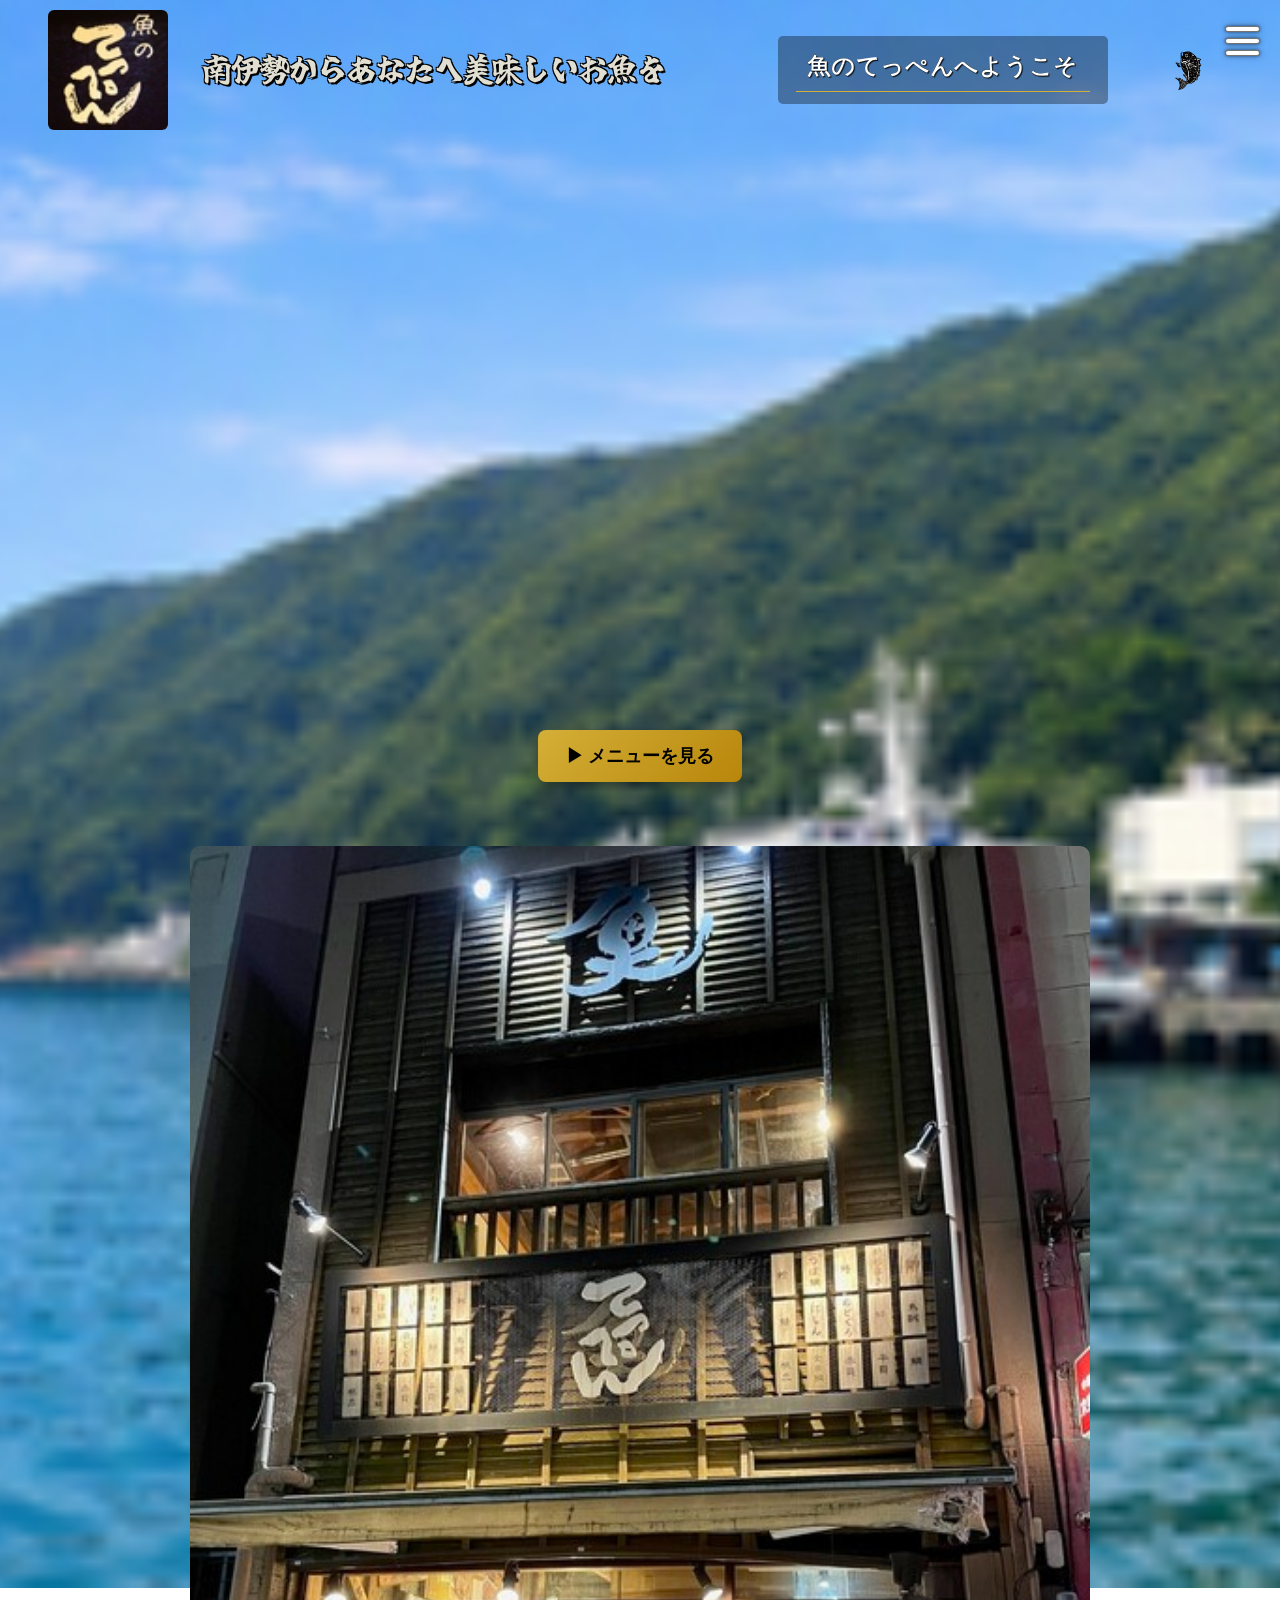
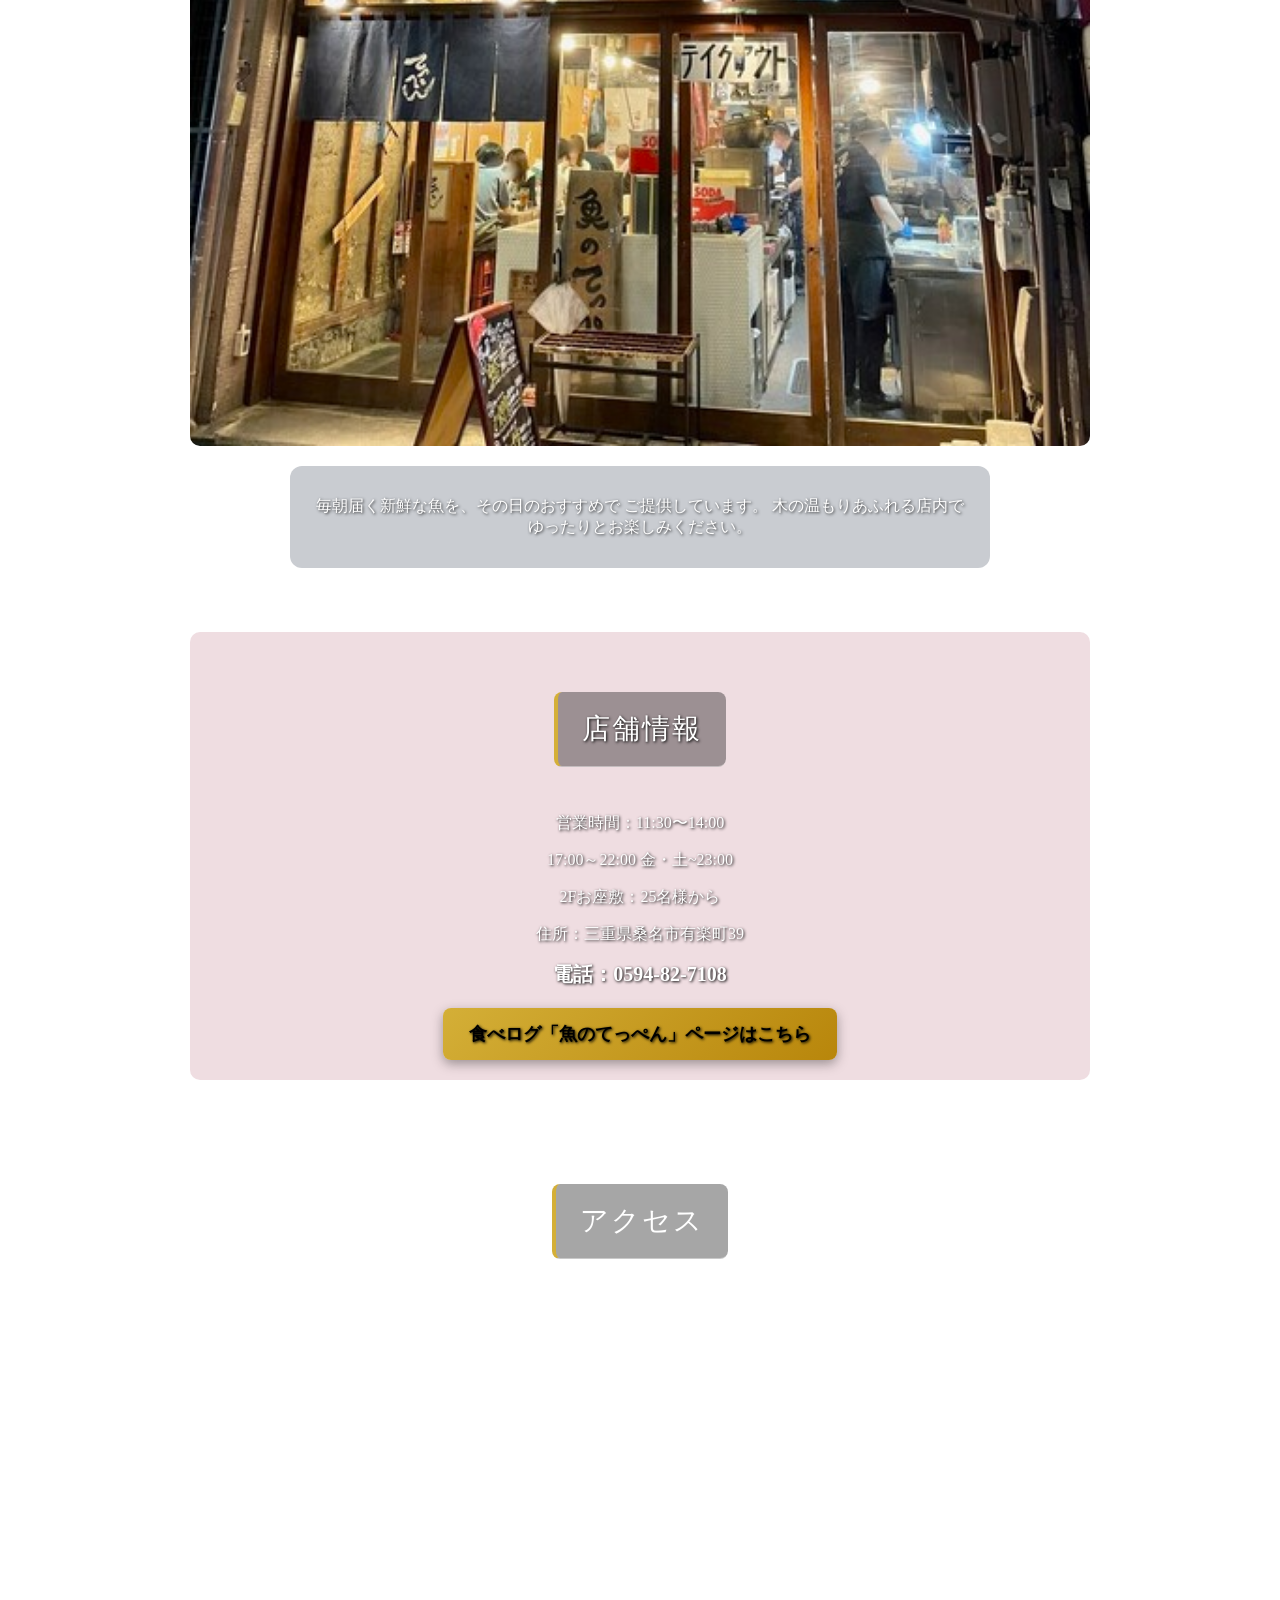
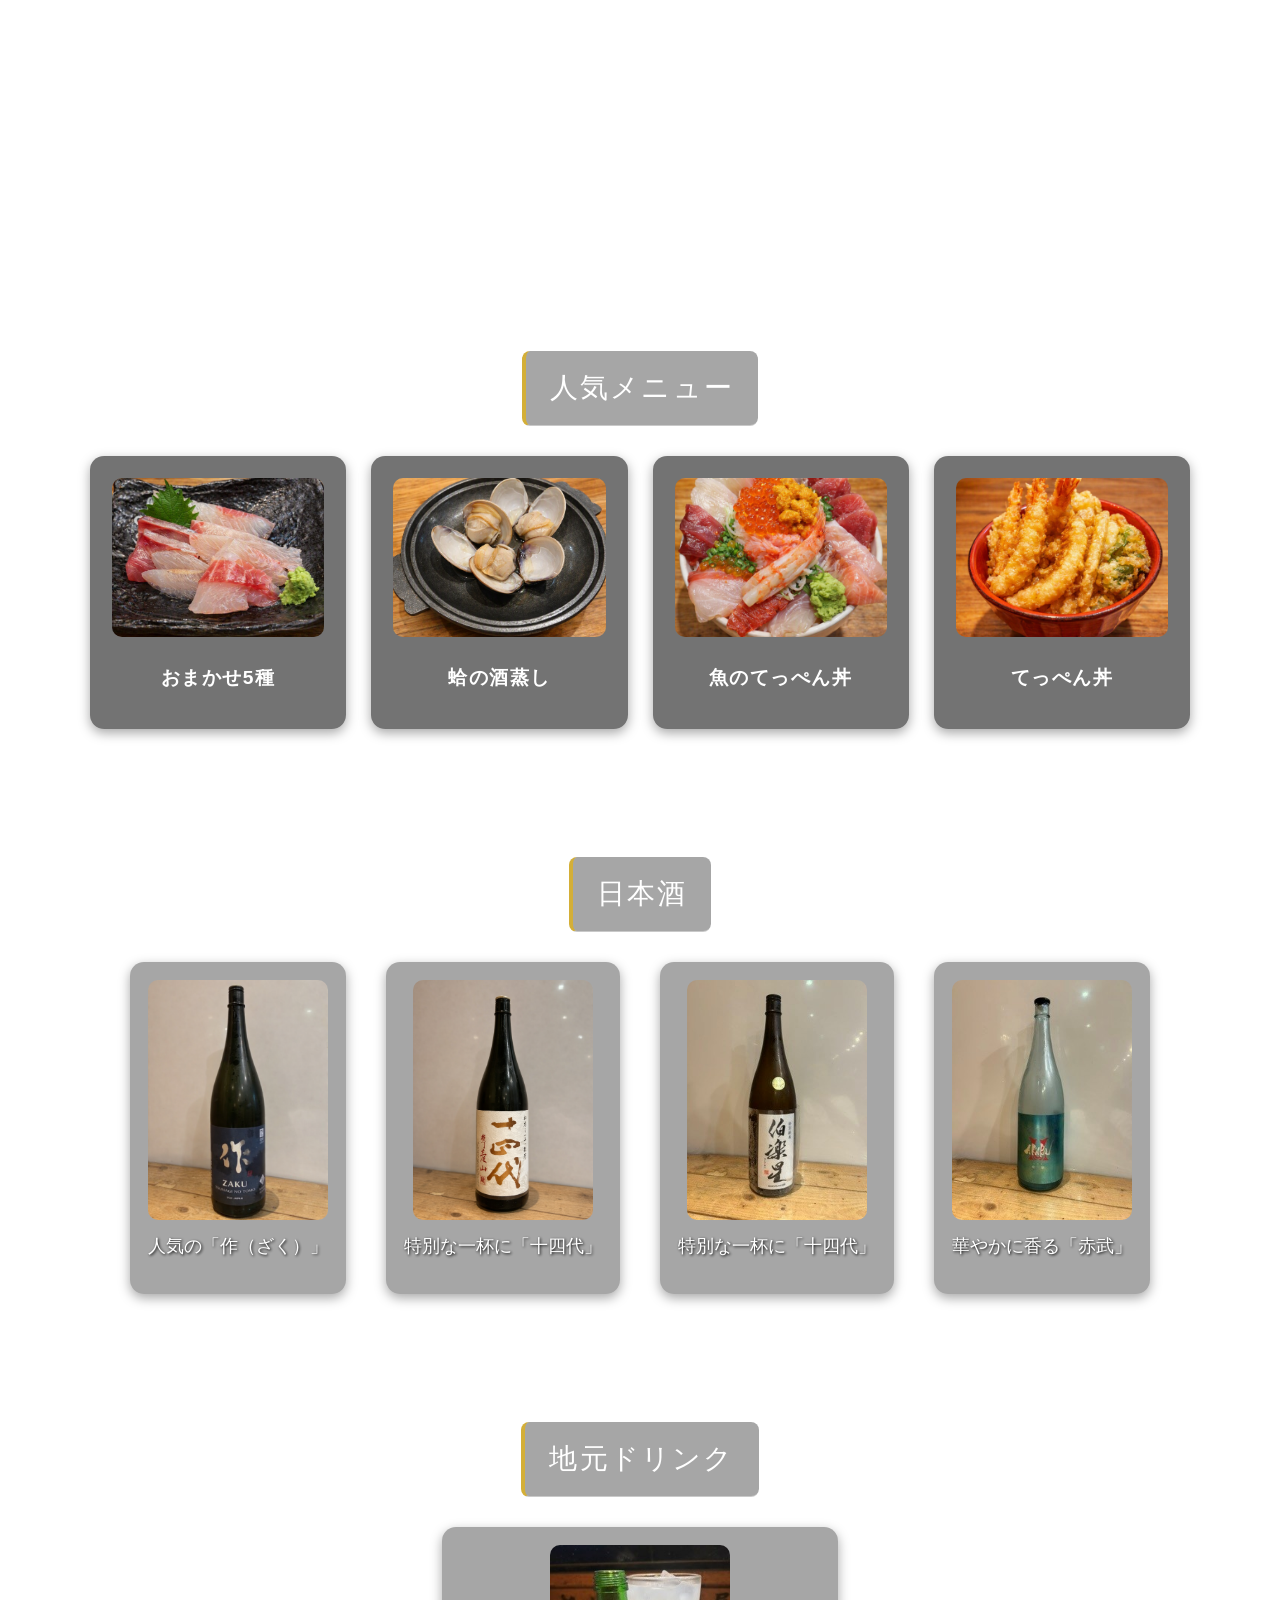
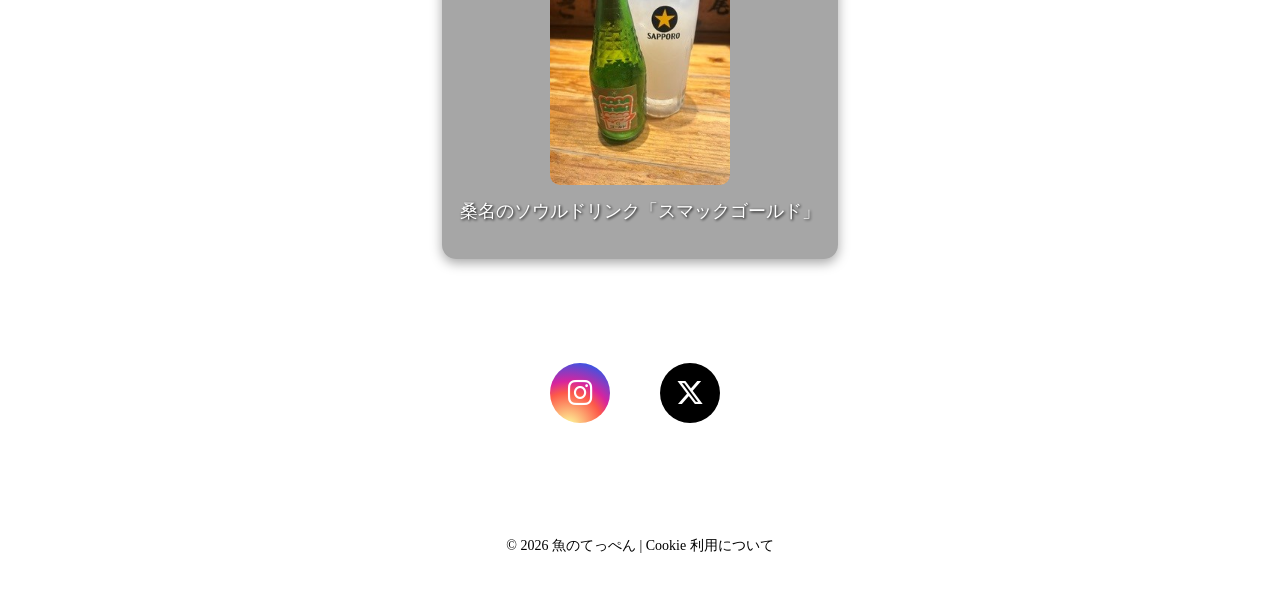
==== home.html @ 0aa0f2fa "googlemap" ====
<!DOCTYPE html>
<html lang="ja">
<head>
    <meta charset="UTF-8">
    <meta name="viewport" content="width=device-width, initial-scale=1">
    <meta name="description" content="南伊勢の新鮮な魚を楽しめる『魚のてっぺん』。刺身・天ぷら・日本酒など、旬の味覚を木の温もりあふれる空間で。">
    <meta name="format-detection" content="telephone=no">

    <title>てっぺんへようこそ</title>

    <!-- 外部CSS -->
    <link rel="stylesheet" href="common.css?v=20">
    <link rel="stylesheet" href="home.css">
    <link rel="stylesheet" href="map.css">
    <!-- Font Awesome（Instagram・Twitter用） -->
    <link rel="stylesheet" href="https://cdnjs.cloudflare.com/ajax/libs/font-awesome/6.5.0/css/all.min.css">
</head>

<body>

    <div class="logo">
        <a href="home.html" class="logo-img-wrap">
            <img src="てっぺん金ロゴ.jpg" alt="ロゴ">
        </a>

        <span class="logo-text">南伊勢からあなたへ<br class="sp-br">美味しいお魚を</span>
        <div class="main-title-wrap">
        <h1 class="main-title">魚のてっぺんへようこそ</h1>
        </div>
        <div class="fish-wrap">
            <img src="鯛魚拓編集済.png" class="fish-icon" alt="魚アイコン">
        </div>
    </div>

    <!-- ハンバーガーだけ重ねるヘッダー -->
    <header class="site-header">
        <div class="hamburger" id="hamburger">
            <span></span>
            <span></span>
            <span></span>
        </div>

        <div id="overlay"></div>

        <nav class="nav" id="nav">
            <ul>
                <li><a href="home.html">ホーム</a></li>
                <li><a href="menu.html">メニュー</a></li>
                <li><a href="shop.html">店舗情報</a></li>
            </ul>
        </nav>
    </header>

    <!-- スライドショー -->
    <div class="slideshow-container">
        <div class="slide">
            <img src="刺身五種盛り.jpg" alt="Slide 1">
        </div>
        <div class="slide">
            <img src="浮き球.jpg" alt="Slide 2">
        </div>
        <div class="slide">
            <img src="贄浦係留所.jpg" alt="Slide 3">
        </div>
    </div>

    <div class="top-buttons">
        <a href="menu.html" class="btn-gold">▶ メニューを見る</a>
    </div>

    <section class="store-section">
        <img src="外観.jpg" alt="店舗外観" class="store-photo">

        <div class="store-concept">
            <p>
            毎朝届く新鮮な魚を、その日のおすすめで
            ご提供しています。
            木の温もりあふれる店内で
            ゆったりとお楽しみください。
            </p>
        </div>
    </section>

    <section class="store-info">
        <h2 class="section-title">店舗情報</h2>
        <p>営業時間：11:30〜14:00</p>
                 <p>17:00～22:00 金・土~23:00</p>
        <p>2Fお座敷：25名様から</p>
        <p>住所：三重県桑名市有楽町39</p>
        <p class="tel-block">
            電話：<a href="tel:0594-82-7108">0594-82-7108</a>
        </p>

        <a href="https://tabelog.com/mie/A2402/A240203/24007858/" target="_blank" rel="noopener noreferrer" class="tabelog-btn">
            食べログ「魚のてっぺん」ページはこちら
        </a>
    </section>

    <section class="access-section">
        <h2 class="section-title">アクセス</h2>

        <div class="map-wrap">
            <iframe src="https://www.google.com/maps/embed?pb=!1m18!1m12!1m3!1d3265.5737207814223!2d136.68388467557406!3d35.06739
            527279161!2m3!1f0!2f0!3f0!3m2!1i1024!2i768!4f13.1!3m3!1m2!1s0x60039a927434c833%3A0xfdcf0a91044ea59d!2z6a2a44Gu44Gm44Gj44G644KT!5e0!3m2!1sja!2sjp!4v1786248681460!5m2!1sja!2sjp" width="600" height="450" style="border:0;" allowfullscreen="" loading="lazy" referrerpolicy="strict-origin-when-cross-origin"></iframe>
        </div>
    </section>

    <section class="pickup-menu">
        <h2 class="section-title">人気メニュー</h2>

        <div class="pickup-container">

            <div class="pickup-item">
                <img src="てっぺん刺身五種盛り.png" alt="刺身5種盛り">
                <h3>おまかせ5種</h3>
            </div>

            <div class="pickup-item">
                <img src="てっぺん蛤の酒蒸し.png" alt="蛤酒蒸し1-2">
                <h3>蛤の酒蒸し</h3>
            </div>

            <div class="pickup-item">
                <img src="てっぺん魚のてっぺん丼 (2).png" alt="魚のてっぺん丼">
                <h3>魚のてっぺん丼</h3>
            </div>

            <div class="pickup-item">
                <img src="てっぺん丼 (2).png" alt="てっぺん丼1-2">
                <h3>てっぺん丼</h3>

            </div>

        </div>
    </section>

    <section class="sake-section">
    <h2 class="section-title">日本酒</h2>

    <div class="drink-container">

        <div class="drink-item">
            <img src="作.png" alt="作">
            <p class="drink-catch">人気の「作（ざく）」</p>
        </div>

        <div class="drink-item">
            <img src="十四代.png" alt="十四代">
            <p class="drink-catch">特別な一杯に「十四代」</p>
        </div>

        <div class="drink-item">
            <img src="伯楽星.jpg" alt="伯楽星">
            <p class="drink-catch">特別な一杯に「十四代」</p>
        </div>

        <div class="drink-item">
            <img src="赤武.jpg" alt="赤武">
            <p class="drink-catch">華やかに香る「赤武」</p>
        </div>


    </div>
</section>

    <section class="local-drinks">
        <h2 class="section-title">地元ドリンク</h2>

        <div class="drink-container">

            <div class="drink-item">
                <img src="スマックサワー.jpg" alt="スマックサワー">
                <p class="drink-catch">桑名のソウルドリンク「スマックゴールド」</p>
            </div>

        </div>
    </section>

    <div class="sns-footer">
        <a href="https://www.instagram.com/teppensakana/" class="sns-btn instagram-btn" target="_blank" rel="noopener noreferrer">
            <i class="fab fa-instagram"></i>
        </a>

        
        <a href="https://x.com/teppensakana8" aria-label="X（旧Twitter）公式ページ" class="sns-btn x-icon" target="_blank" rel="noopener noreferrer">
            <i class="fa-brands fa-x-twitter"></i>
        </a>
    </div>

    <footer class="site-footer">
        <p>© 2026 魚のてっぺん | Cookie 利用について</p>
    </footer>

    <script src="javascript.js"></script>
</body>
</html>
---- common.css ----
@charset "utf-8";

/* ============================
   ① 変数（色・フォント・余白）
============================ */
:root {
  --color-bg: #ffffff;
  --color-main: #0a1a2f;   /* 深い紺 */
  --color-accent: #d4af37; /* 金 */
  --color-text: #333333;

  --font-main: "Noto Serif JP", serif;
  --font-sub: "Noto Sans JP", sans-serif;

  --space-s: 8px;
  --space-m: 16px;
  --space-l: 32px;
}

/* ============================
   ② フォント読み込み
============================ */
@font-face {
  font-family: '玉ねぎ楷書激無料版v7改';
  src: url('./fonts/玉ねぎ楷書激無料版v7改.woff2?v=3') format('woff2'),
       url('./fonts/玉ねぎ楷書激無料版v7改.woff?v=3') format('woff'),
       url('./fonts/玉ねぎ楷書激無料版v7改.ttf?v=3') format('truetype');
  font-display: block;
}

/* ============================
   ③ body（背景含む）※統合済み
============================ */
body {
  font-family: var(--font-main);
  color: var(--color-main);
  background-color: var(--color-bg);
  margin: 0;
  padding: 0;
  background-image: url("naraura_teppen_bg_sp.png");
  background-size: cover;
  background-repeat: no-repeat;
  background-position: center;
  height: 100vh;
  position: relative;
  background-attachment: fixed;
}

/*body の上に重ねる透明なレイヤー（もう1枚の背景）」を作るための仕組み*/
body::after {
  content: "";
  position: fixed;
  inset: 0;
  opacity: 0.6;
  background-image: none;
  background-repeat: no-repeat;
  background-size: cover;
  background-position: right;
  z-index: -1;
  background-color: rgba(255,255,255,0.4); /* ← これに変更！ */
  backdrop-filter: blur(2px);
}

/* ============================
   ④ レイアウト（container）
============================ */
.container {
  width: 90%;
  max-width: 1200px;
  margin: 0 auto;
}

/* ============================
   ⑤ 見出し（和モダン × 海鮮 × 上品）
============================ */
/* ▼ 全見出し共通：背景が濃くても読める影付きデザイン */
.section-title,
.page-title {
  font-family: "Noto Sans JP", sans-serif;
  font-weight: 300;
  font-size: 28px;
  color: #ffffff;
  text-align: center;
  background: rgba(0, 0, 0, 0.35);
  padding: 18px 24px;
  border-radius: 8px;
  border-bottom: 1px solid rgba(255, 255, 255, 0.4);
  margin: 40px auto 30px;
  width: fit-content;
  display: inline-block;   /* ← これが決定打 */
  margin-left: auto;
  margin-right: auto;
}

h1, h2, h3 {
  letter-spacing: 0.08em;
  margin: 32px 0 16px;
}

/* h1：ページの顔（上品な金ライン） */
h1 {
  font-family: var(--font-main);
  font-size: 2.2rem;
  color: #2A2A2A;
  text-align: center;
  border-bottom: 1px solid var(--color-accent);
  padding-bottom: 8px;
  margin: 40px 0 24px;
  letter-spacing: 0.08em;
}

/* h2：セクション見出し（左に金ライン） */
h2 {
  font-family: var(--font-sub);
  font-size: 1.6rem;
  color: #333;
  border-left: 4px solid var(--color-accent);
  padding-left: 12px;
  margin: 32px 0 16px;
  letter-spacing: 0.08em;
}

/* h3：小見出し（薄い下線） */
h3 {
  font-family: var(--font-sub);
  font-size: 1.2rem;
  color: #444;
  padding-bottom: 4px;
  margin: 24px 0 12px;
  letter-spacing: 0.08em;
}

/* ============================
   ⑥ ボタン（共通）
============================ */
.btn {
  display: inline-block;
  padding: 12px 24px;
  background: var(--color-main);
  color: #fff;
  text-decoration: none;
  border-radius: 4px;
  transition: 0.3s;
}

.btn:hover {
  background: var(--color-accent);
}

.menu-btn,
.cta-button {
    display: inline-flex;
    align-items: center;
    justify-content: center;
    padding: 14px 28px;
    border-radius: 8px;
    font-size: 1.2rem;
    font-weight: bold;
    color: #000;
    background: linear-gradient(135deg, #d4af37 0%, #b8860b 100%);
    text-decoration: none;
    box-shadow: 0 4px 10px rgba(0,0,0,0.3);
    transition: 0.2s ease;
}

.menu-btn:hover,
.cta-button:hover {
    background: linear-gradient(135deg, #e6c45d 0%, #c9971a 100%);
    transform: translateY(-2px);
}

/* ============================
   統一ボタン（全ページ共通）
============================ */
.btn-gold {
  display: inline-flex;
  align-items: center;
  justify-content: center;

  padding: 14px 28px;
  border-radius: 8px;

  font-size: 1.1rem;
  font-weight: bold;
  color: #000;

  background: linear-gradient(135deg, #d4af37 0%, #b8860b 100%);
  text-decoration: none;

  box-shadow: 0 4px 12px rgba(0,0,0,0.35);
  transition: 0.25s ease;
}

.btn-gold:hover {
  background: linear-gradient(135deg, #e6c45d 0%, #c9971a 100%);
  transform: translateY(-2px);
}

/* ============================
   ⑦ pickup / drink（共通カード）
============================ */
.pickup-item,
.drink-item {
    background: rgba(0, 0, 0, 0.35);
    border-radius: 14px;
    padding: 18px;
    backdrop-filter: blur(4px);
    box-shadow: 0 4px 12px rgba(0,0,0,0.35);
    text-align: center;
}

.pickup-item h3,
.pickup-item p,
.drink-item p {
    color: #fff;
}

/* ============================
   ⑧ ロゴ（共通パーツ）
============================ */
.logo {
    display: flex;
    align-items: center;
    justify-content: center;
    gap: 24px;
    padding: 25px 0;
    overflow: hidden;
    border-radius: 6px;
    text-decoration: none; /* ロゴリンクの下線を消す */
}

.logo a,
.logo a:visited {
  text-decoration: none;
  color: inherit;
}

.logo img {
    width: 100px;
    height: auto;
}

.logo-img-wrap {
    overflow: hidden;
    border-radius: 6px;
    display: inline-block;
}

.logo-img-wrap img {
    width: 140px;
    height: auto;
    display: block;
}

.logo-text {
    font-family: "玉ねぎ楷書激無料版v7改", serif;
    font-size: 2.2rem;
    color: #e1ded2;
    white-space: nowrap;
    text-shadow:
        2px 2px 0 #000,
        -1px 1px 0 #000,
        1px -1px 0 #000,
        -1px -1px 0 #000;
}

/*PCでは「南伊勢からあなたへ」と「美味しいお魚を」改行を消す*/
.sp-br {
    display: none;
}

.fish-icon {
    height: auto;
    width: 250px !important;
    object-fit: contain;
}

.fish-wrap {
    display: flex;
    align-items: center;
    flex-shrink: 0;
}

/* ============================
   ⑨ SNS フッター
============================ */
.sns-footer {
  width: 100%;
  display: flex;
  justify-content: center;
  gap: 40px;
  padding: 40px 0;
}

.instagram-btn {
  display: inline-flex;
  align-items: center;
  justify-content: center;
  width: 60px;
  height: 60px;
  border-radius: 50%;
  background: radial-gradient(circle at 30% 107%,
      #fdf497 0%, #fdf497 5%,
      #fd5949 45%, #d6249f 60%,
      #285AEB 90%);
  color: white;
  font-size: 28px;
  text-decoration: none;
  transition: transform 0.2s ease, box-shadow 0.2s ease;
}

.instagram-btn:hover {
  transform: scale(1.1);
  box-shadow: 0 4px 15px rgba(0,0,0,0.3);
}

.x-icon {
    font-size: 28px;
    color: #fff;
    background-color: #000;
    width: 60px;
    height: 60px;
    border-radius: 50%;
    display: flex;
    align-items: center;
    justify-content: center;
    text-decoration: none;
    margin: 0 10px;
}

.fa-twitter {
  font-size: 48px;
  color: #1DA1F2;
  transition: color 0.3s;
}

.fa-twitter:hover {
  color: #0d8ddb;
}

/* ============================
   ⑩ フッター（1つに統一）
============================ */
.site-footer {
  text-align: center;
  font-size: 14px;
  color: black;
  background: white;
  padding: 20px 0;
  margin-top: 40px;
}

/* ============================
   ⑪ ハンバーガーメニュー
============================ */

.hamburger {
  width: 35px;
  height: 28px;
  position: fixed;
  top: 20px;
  right: 20px;
  cursor: pointer;
  z-index: 1100;
}

.hamburger span {
  display: block;
  height: 4px;
  margin: 6px 0;
  background: white;
  border-radius: 2px;
  transition: 0.3s;
  background: #fff;
  border: 1px solid rgba(0,0,0,0.55); /* ← 線をさらに薄く */
  border-radius: 3px; /* ← 角の丸みを追加（絶妙） */
  box-shadow:
    0 0 3px rgba(0,0,0,0.45), /* ← ぼかしを広げる */
    0 0 6px rgba(0,0,0,0.35); /* ← 外側のぼかしを追加 */
}

#overlay {
  position: fixed;
  inset: 0;
  width: 100%;
  height: 100%;
  background: rgba(0,0,0,0.6);
  display: none;
  z-index: 99998;   /* ← nav より下にする */
}

#overlay.show {
  display: block;
}

.nav {
  position: fixed;
  top: 0;
  right: -250px;
  width: 220px;
  height: 100vh;              /* ← 画面の高さを必ず満たす */
  background: rgba(0,0,0,0.85);
  padding-top: 80px;
  transition: 0.3s;
  z-index: 999999;            /* ← 写真より前に出す */
  overflow-y: hidden;         /* ← 小窓化を防ぐ決定打 */
}

.nav ul {
  list-style: none;
  padding: 0;
  text-align: center;
}

.nav ul li {
  margin: 20px 0;
}

.nav ul li a {
  color: white;
  font-size: 20px;
  text-decoration: none;
}

.nav.show {
  right: 0;
}


/* ============================
   ⑫「トップへ戻る」ボタン
============================ */
.back-home {
  text-align: center;
  margin: 40px 0;
}

/* ============================
   ⑬ パーツ（画像・ボタンなど）
============================ */

/* 画像の基本設定（全デバイス共通） */
img {
  width: 100%;
  height: auto;
}

/* ボタンの基本設定（全デバイス共通） */
button, .btn {
  padding: 15px 20px;
  font-size: 16px;
}

/* ============================
   ⑭ セクション余白（全デバイス共通）
============================ */
section {
  padding: 60px 0;
}

/* ============================
   ⑮ スマホ最適化（768px以下）
============================ */
@media (max-width: 1024px) {

  body {
    background-image: url("naraura_teppen_bg_sp.png");
    background-attachment: scroll;
    background-size: contain;
    background-position: top center;
    background-repeat: no-repeat;
    min-height: 100vh;
  }

    /* 背景固定レイヤー */
  body::before {
    content: "";
    position: fixed;
    top: 0;
    left: 0;
    width: 100%;
    height: 100%;
    background-image: url("naraura_teppen_bg_sp.png");
    background-size: cover;        /* contain にすると途切れやすいので cover */
    background-position: center;
    background-repeat: no-repeat;
    z-index: -1;                   /* 背景として固定 */
    transform: translateZ(0);      /* スマホで固定を効かせる裏技 */
  }

  /* 本体は背景を持たない */
  body {
    background: transparent !important;
  }

  /* スライドショーの高さ確保 */
  .slideshow-container {
    height: 50vh;
  }
}

  body::after {
    opacity: 0;
    background-color: transparent;
    backdrop-filter: none;
  }

  /* スマホでもスライドショーの高さを確保 */
  .slideshow-container {
    height: 50vh;
}

  img {
    width: 100%;
    height: auto;
    object-fit: contain;
  }

  section {
    padding: 24px 0;
  }

  .logo img {
    width: 100px;
  }

  .logo-text {
    font-size: 2.2rem;
  }

  .fish-icon {
    width: 250px !important;
  }

  .store-photo,
  .shop-photo {
    width: 100%;
    height: auto;
    object-fit: contain;
  }

/* ============================
   ⑯ スマホ版ロゴ（全ページ共通）
============================ */
@media (max-width: 1024px) {

  .logo {
    flex-direction: column;
    align-items: center;
    gap: 10px;
    padding: 12px 0;
  }

  .logo-img-wrap img {
    width: 150px;
    height: auto;
  }

  .logo-text {
    font-size: 2.0rem;
    text-align: center;
    white-space: normal;
    line-height: 1.5;
    padding: 0 20px;
  }

  .sp-br {
    display: inline;
  }

  .fish-icon {
    width: 240px;
    height: auto;
    object-fit: contain;
  }
}

/* ▼ スクロールで隠れるヘッダー ▼ */
.site-header {
  position: fixed;
  top: 0;
  left: 0;
  width: 100%;
  z-index: 1200;
  transition: transform 0.3s ease;
}

/* 隠れた状態 */
.site-header.header-hidden {
  transform: translateY(-100%);
}

/* スマホだけ隠す（PCは固定のまま） */
@media (max-width: 768px) {
  .site-header {
    position: fixed;
  }

@media (max-width: 1024px) {
  html, body {
    height: auto;
    min-height: 100%;
    }
  }
}
---- home.css ----
/* ============================
   ⓪ 朝の奈良浦漁港（背景）
============================ */


/* ============================
   ① スライドショー（HOME専用）
============================ */
.slideshow-container {
  width: 100%;
  height: 60vh;
  position: relative;
  overflow: hidden;
  pointer-events: auto;
}

.slide {
  position: absolute;
  top: 0;
  left: 0;
  width: 100%;
  height: 100%;
  opacity: 0;
  animation: fade 15s infinite;
  text-align: center;
  pointer-events: auto;
}

.slide:nth-child(1) { animation-delay: 0s; }
.slide:nth-child(2) { animation-delay: 5s; }
.slide:nth-child(3) { animation-delay: 10s; }

@keyframes fade {
  0% { opacity: 0; }
  20% { opacity: 1; }
  33% { opacity: 1; }
  53% { opacity: 0; }
  100% { opacity: 0; }
}

.slide img {
  width: 100%;
  height: 100%;
  object-fit: cover;
}

/* ============================
   ② メニューボタン（HOME専用）
============================ */
.top-buttons {
  text-align: center;
  margin: 40px 0;
}

/* menu-btn は common.css にあるので差分のみ */
.top-buttons .menu-btn {
  padding: 16px 32px;
  font-size: 20px;
  letter-spacing: 2px;
}

/* ============================
   ③ 店舗外観セクション
============================ */
.store-section {
  display: flex;
  flex-direction: column;
  align-items: center;
  margin: 40px auto;
  max-width: 900px;
}

.store-photo {
  width: 100%;
  border-radius: 10px;
}

.store-concept {
    max-width: 700px;
    margin: 20px auto 0;
    padding: 14px 18px;
    background: rgba(10, 26, 47, 0.22);
    border-radius: 12px;
    backdrop-filter: blur(2px);
    color: white;
    text-align: center;
    text-shadow: 1px 1px 3px rgba(0, 0, 0, 0.8);
    box-sizing: border-box;
}

/* ============================
④ 店舗情報
============================ */

.main-title {
    color: #fff;
    -webkit-text-stroke: 0.2px #000;
    text-shadow: 1px 1px 1px rgba(0,0,0,0.85);
    font-size: 1.7rem;
    letter-spacing: 0.03em;
}

.main-title-wrap {
    background: rgba(0,0,0,0.35);
    padding: 4px 10px;
    border-radius: 4px;
    display: inline-block;
    margin-top: 10px;
}


/* 店舗情報 */
.store-info {
    text-align: center;

    max-width: 900px;
    width: calc(100% - 32px);

    margin: 40px auto;
    padding: 20px;

    box-sizing: border-box;

    /* SHOPページの基本情報と同じ膜 */
    background: rgba(149, 27, 55, 0.15);

    border-radius: 10px;

    color: white;
    text-shadow: 1px 1px 3px black;
}


/* 店舗情報のh1だけ解除
   ※現在のHTMLではh2なので基本的には不要 */
.store-info h1 {
    color: #2A2A2A;
    text-shadow: none;
}


a[href^="tel"] {
    color: inherit;
    text-decoration: none;
}


.tel-block {
    font-size: 20px;
    font-weight: bold;
    margin-top: 10px;
}


.tabelog-btn {
    display: inline-block;
    padding: 14px 26px;
    font-size: 18px;
    font-weight: bold;
    color: #000;
    background: linear-gradient(135deg, #d4af37 0%, #b8860b 100%);
    border-radius: 8px;
    box-shadow: 0 4px 12px rgba(0,0,0,0.35);
    text-decoration: none;
    transition: 0.25s ease;
}


.tabelog-btn:hover {
    background: linear-gradient(135deg, #e6c45d 0%, #c9971a 100%);
    transform: translateY(-2px);
}

/* ============================
   ⑤ Googleマップ
============================ */
.map-wrap {
  text-align: center;
  margin: 40px 0;
}

.map-wrap iframe {
  width: 90%;
  max-width: 800px;
  border-radius: 10px;
}

.access-section {
  text-align: center;
}

/* ============================
   ⑥ 人気メニュー（HOME専用）
============================ */
.pickup-menu {
  text-align: center;
  margin: 40px auto;
}

.pickup-container {
  display: grid;
  grid-template-columns: repeat(auto-fit, minmax(180px, 1fr));
  gap: 25px;
  max-width: 900px;
  margin: auto;
}

.pickup-item {
  background: rgba(0, 0, 0, 0.55);
  border-radius: 14px;
  padding: 18px;
  text-align: center;
  backdrop-filter: blur(4px);
  box-shadow: 0 4px 12px rgba(0,0,0,0.35);
}

/* 画像サイズだけ HOME専用 */
.pickup-item img {
  width: 100%;
  border-radius: 10px;
  aspect-ratio: 4 / 5;
  object-fit: cover;
}

/* price は共通化推奨 */
.price {
  font-size: 20px;
  margin-top: 5px;
}

/* ============================
   ⑦ 日本酒（HOME専用）
============================ */
.sake-section {
  text-align: center;
  background-position: center;
}

/* 日本酒カードの画像サイズを統一 */
.drink-item img {
    width: 100%;
    height: 240px;   /* ← 好きな高さに揃える（240〜260が綺麗） */
    object-fit: cover;  /* ← これが決定打！ */
}

/* ============================
   ⑧ 地元ドリンク（HOME専用）
============================ */
.local-drinks {
  text-align: center;
  margin: 40px auto;
}

.drink-container {
  display: flex;
  justify-content: center;
  gap: 40px;
  flex-wrap: wrap;
}

.drink-item img {
  width: 180px;
  border-radius: 10px;
}

.drink-catch {
  margin-top: 10px;
  font-size: 18px;
  color: white;
  text-shadow: 1px 1px 3px black;
}

.slideshow-container,
.store-section,
.pickup-menu,
.local-drinks {
  background: transparent;
}

/* ============================
   ⑨ PC版（1024px以上）
============================ */
@media screen and (min-width: 1024px) {

  /* 人気メニューの横幅を広げる */
  .pickup-container {
    max-width: 1100px; 
  }

  .pickup-item {
    padding: 22px; 
    background: rgba(0, 0, 0, 0.55);
  }

  .pickup-item img {
    aspect-ratio: 4 / 3; 
  }

  .sake-card {
  background: rgba(0, 0, 0, 0.55);
}

/* =========================================================
   ⑩　HOME PC版レイアウト調整
   1025px以上：ロゴ・キャッチコピー・歓迎メッセージを整理
========================================================= */
@media screen and (min-width: 1025px) {

    /* -----------------------------------------
       ⑩-(1)ロゴ全体
    ----------------------------------------- */
    .logo {
        display: grid;
        grid-template-columns: 140px minmax(0, 1fr) auto 110px;
        align-items: center;
        column-gap: 24px;

        width: 94%;
        max-width: 1600px;
        margin: 0 auto;

        padding: 10px 0 20px;
        box-sizing: border-box;

        overflow: visible;
    }


    /* -----------------------------------------
       ⑩-(2)左：ロゴ画像
    ----------------------------------------- */
    .logo-img-wrap {
        width: 120px;
        justify-self: center;
    }

    .logo-img-wrap img {
        width: 120px;
        height: auto;
        display: block;
    }

    /* -----------------------------------------
       ⑩-(3)中左：キャッチコピー
    ----------------------------------------- */
    .logo-text {
        font-size: clamp(1.7rem, 2.3vw, 2.3rem);
        line-height: 1.35;

        white-space: nowrap;
        text-align: left;

        margin: 0;
        padding: 0;
    }

    /* -----------------------------------------
       ⑩-(4)中右：「魚のてっぺんへようこそ」
    ----------------------------------------- */
    .main-title-wrap {
        display: block;

        margin: 0;
        padding: 14px 18px 12px;

        min-width: 330px;

        background: rgba(0, 0, 0, 0.35);
        border-radius: 5px;

        box-sizing: border-box;

        justify-self: center;
    }

    .main-title {
        margin: 0;

        font-size: clamp(1.45rem, 1.8vw, 1.8rem);
        line-height: 1.4;

        white-space: nowrap;
        text-align: center;

        color: #fff;
        -webkit-text-stroke: 0.2px #000;

        text-shadow:
            1px 1px 1px rgba(0,0,0,0.85);

        letter-spacing: 0.03em;

        padding-bottom: 8px;
        border-bottom: 1px solid #d4af37;
    }

    /* -----------------------------------------
       ⑩-(5)右：魚
    ----------------------------------------- */
    .fish-wrap {
        display: flex;
        align-items: center;
        justify-content: center;

        width: 110px;
        height: 110px;

        justify-self: center;
    }

    .fish-icon {
        width: 105px !important;
        height: auto;

        object-fit: contain;
    }
}
}

/* ============================
⑩ スマホ用（768px以下）
============================ */
@media screen and (max-width: 1024px) {

    .slideshow-container {
        width: 100%;
        height: 60vh;
        overflow: hidden;
    }

    .slideshow-container img {
        width: 100%;
        height: 100%;
        object-fit: cover;
    }

    .slide {
        animation: fade 15s infinite;
    }

    .store-section,
    .store-info,
    .map-wrap,
    .pickup-menu,
    .local-drinks {
        margin: 60px auto;
    }

    .pickup-menu {
        margin: 60px auto;
        padding: 0;
    }

    .pickup-item {
        margin-bottom: 20px;
    }

    .pickup-item img {
        width: 100%;
        aspect-ratio: 4 / 3;
        object-fit: cover;
        border-radius: 10px;
    }

    .section-title,
    .page-title {
        margin: 0 0 24px;
    }

    .shop-link-area {
        margin: 20px 0 30px;
    }
}

/* ============================
   店舗情報：スマホ用
============================ */
@media screen and (max-width: 768px) {

    .store-info {
        width: calc(100% - 28px);
        padding: 24px 14px 30px;
        background: rgba(149, 27, 55, 0.25);
        border-radius: 10px;
    }

}

/* ============================
   スマホ版：店舗コンセプト
============================ */
@media screen and (max-width: 600px) {

    .store-concept p {
        white-space: pre-line;
    }

}

/* ============================
⑪ スマホ用 日本酒メニューを2×2グリッドに
============================ */
@media screen and (max-width: 768px) {

    .sake-section .drink-container {
        display: grid;
        grid-template-columns: repeat(2, 1fr);
        gap: 20px;
        padding: 10px 0;
    }

    .sake-section .drink-item {
        text-align: center;
    }

    .sake-section .drink-item img {
        width: 100%;
        height: 200px;
        object-fit: cover;
        border-radius: 10px;
    }

}
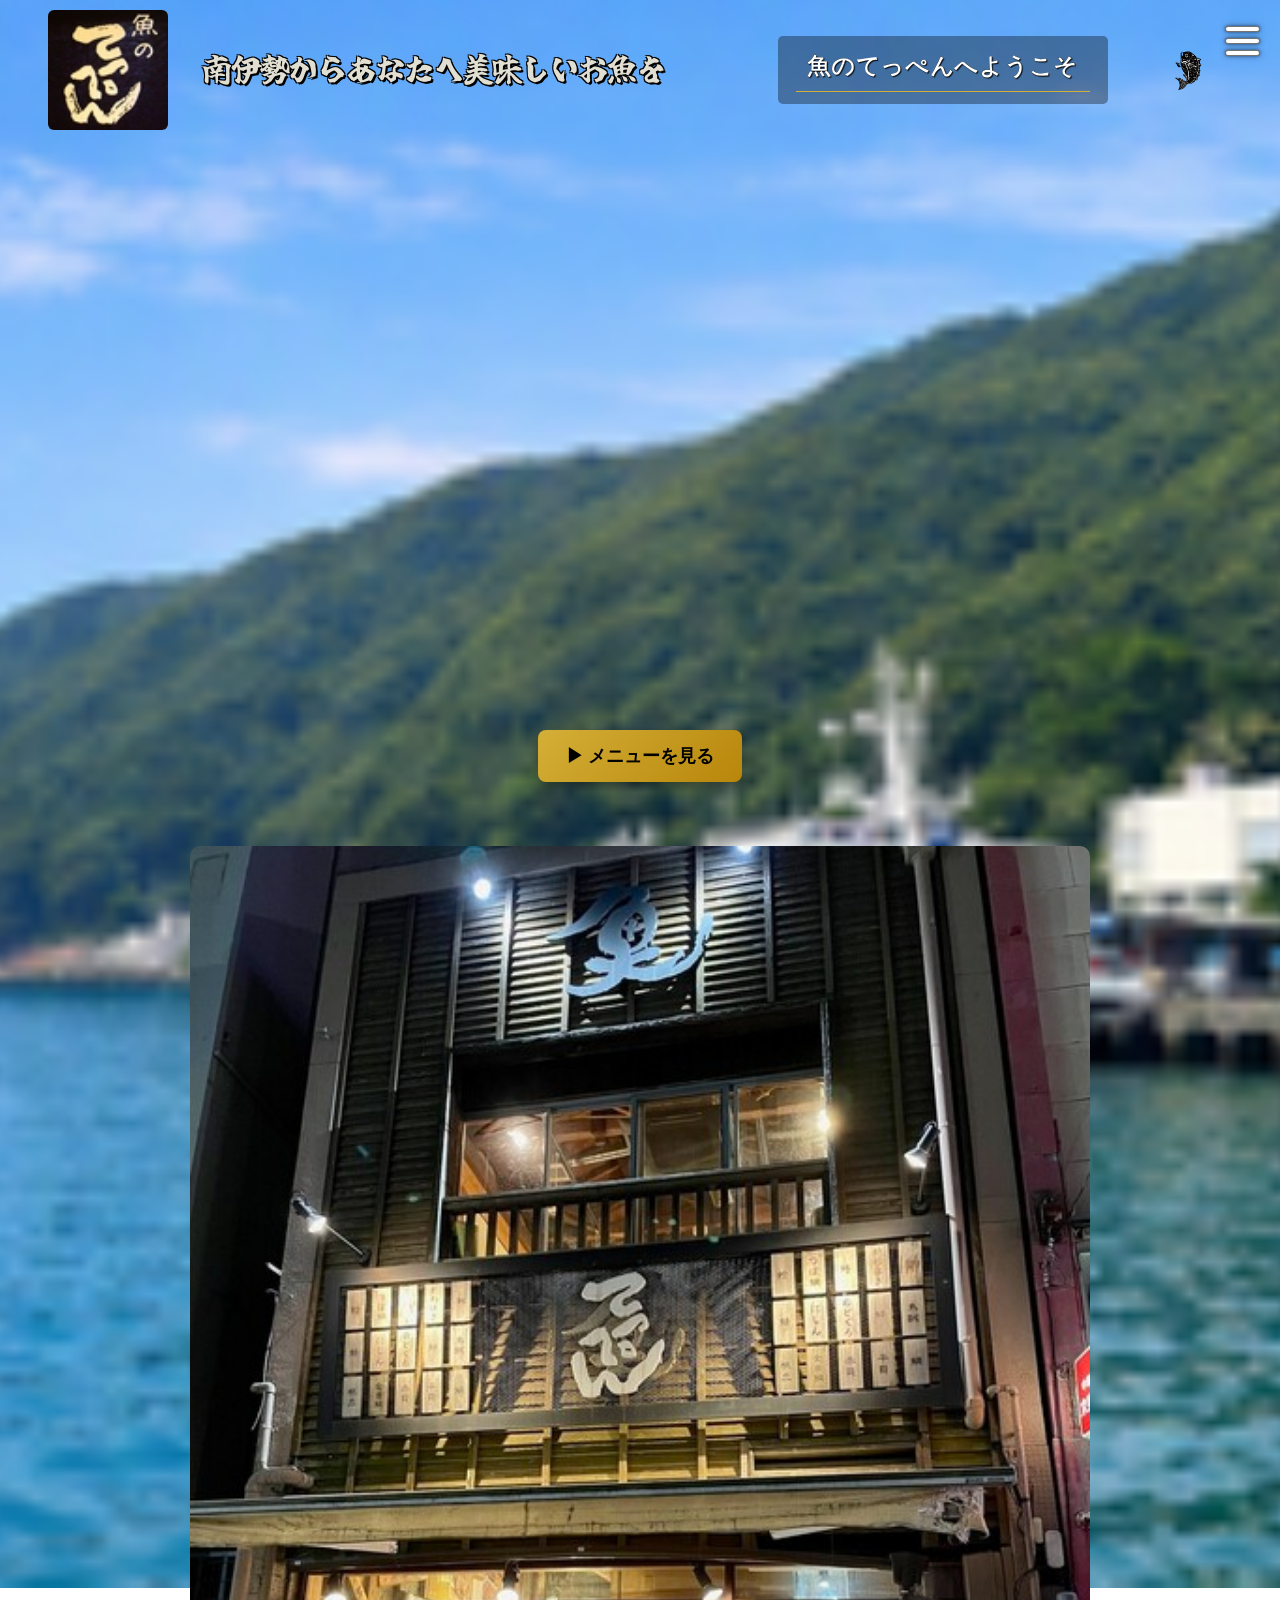
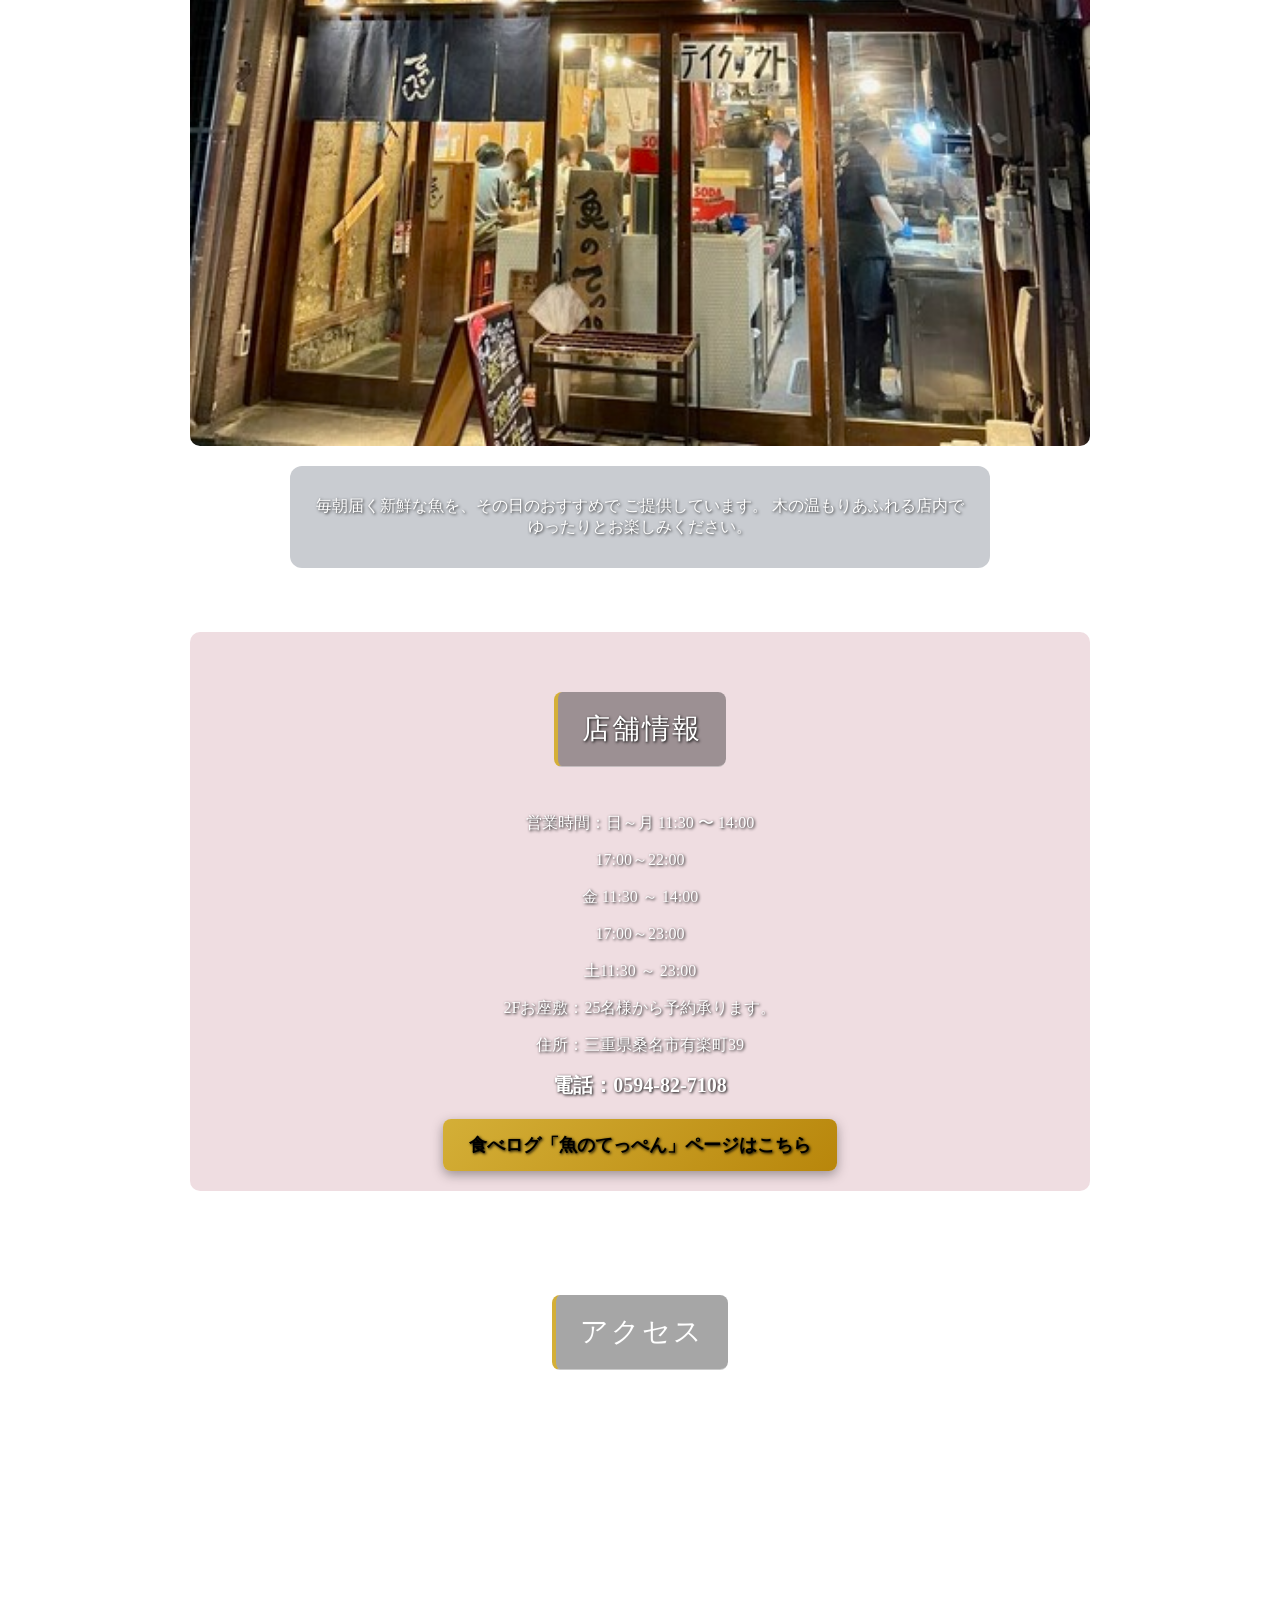
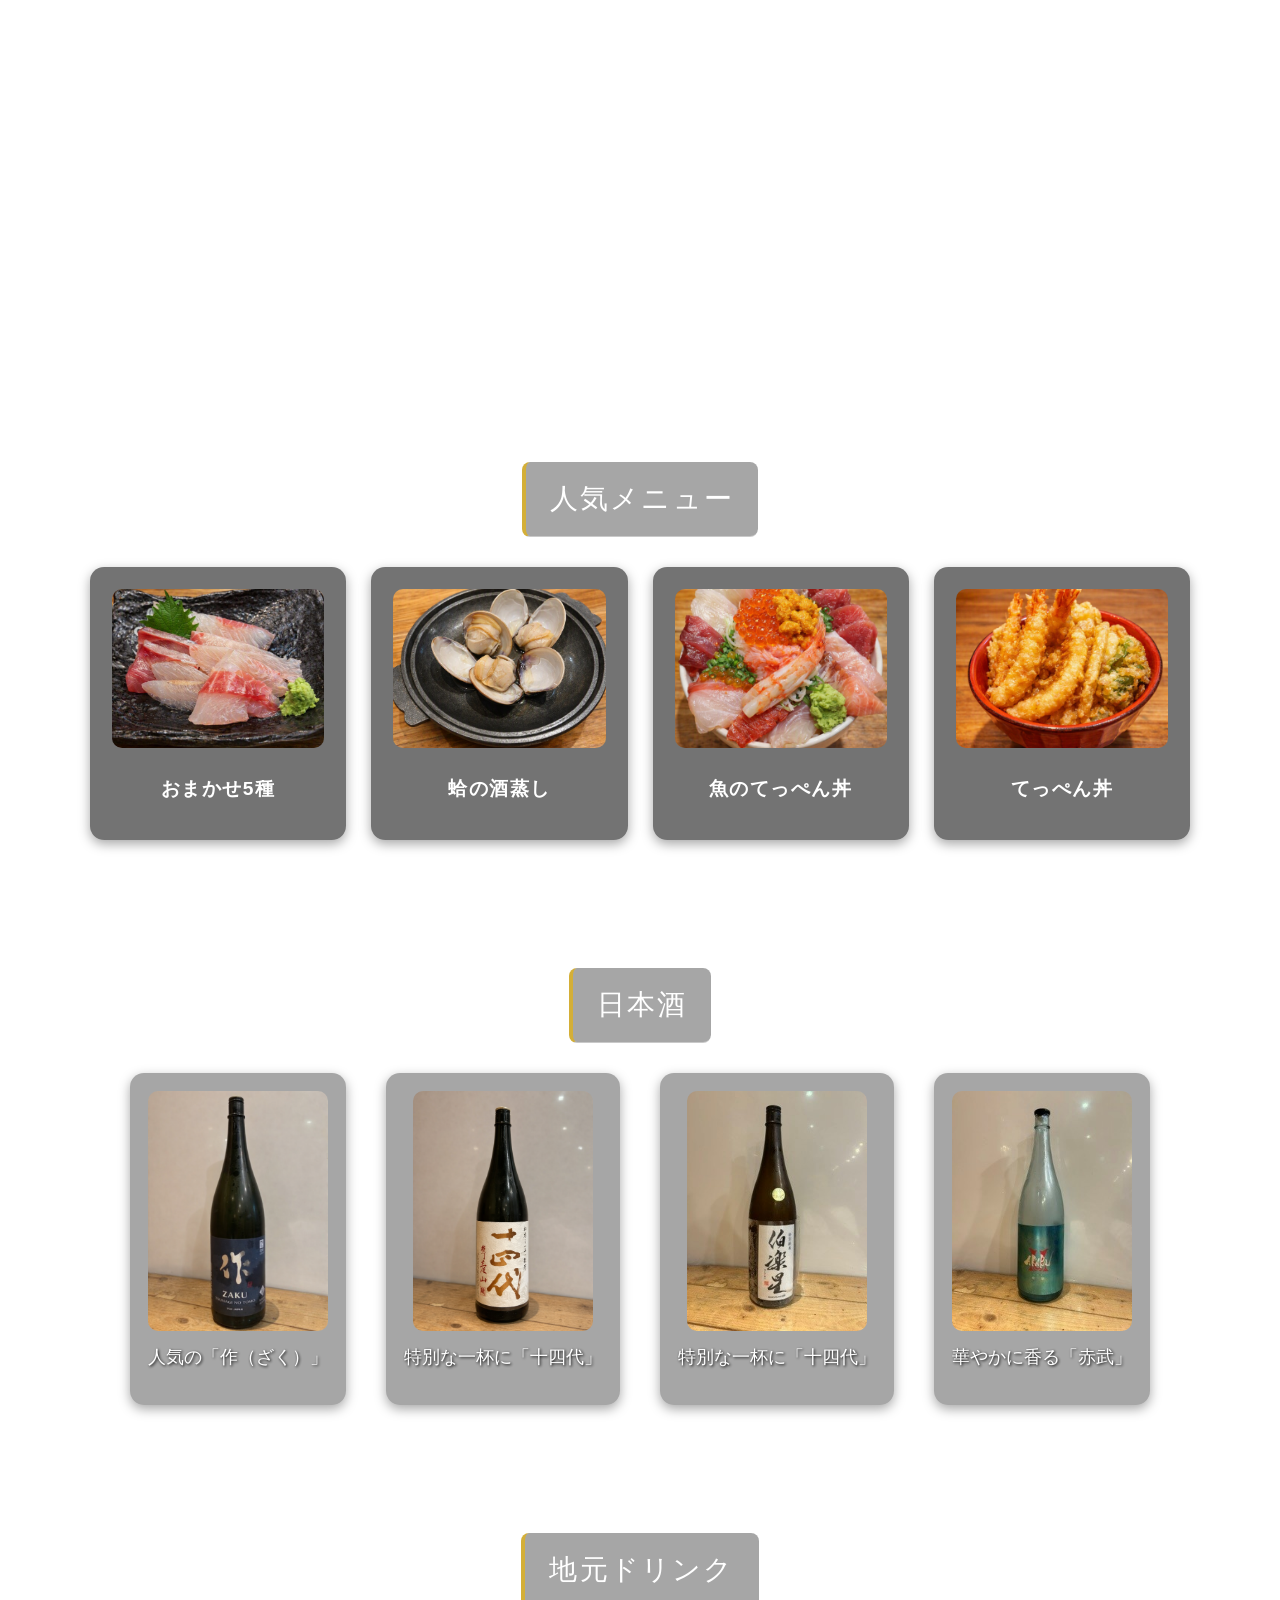
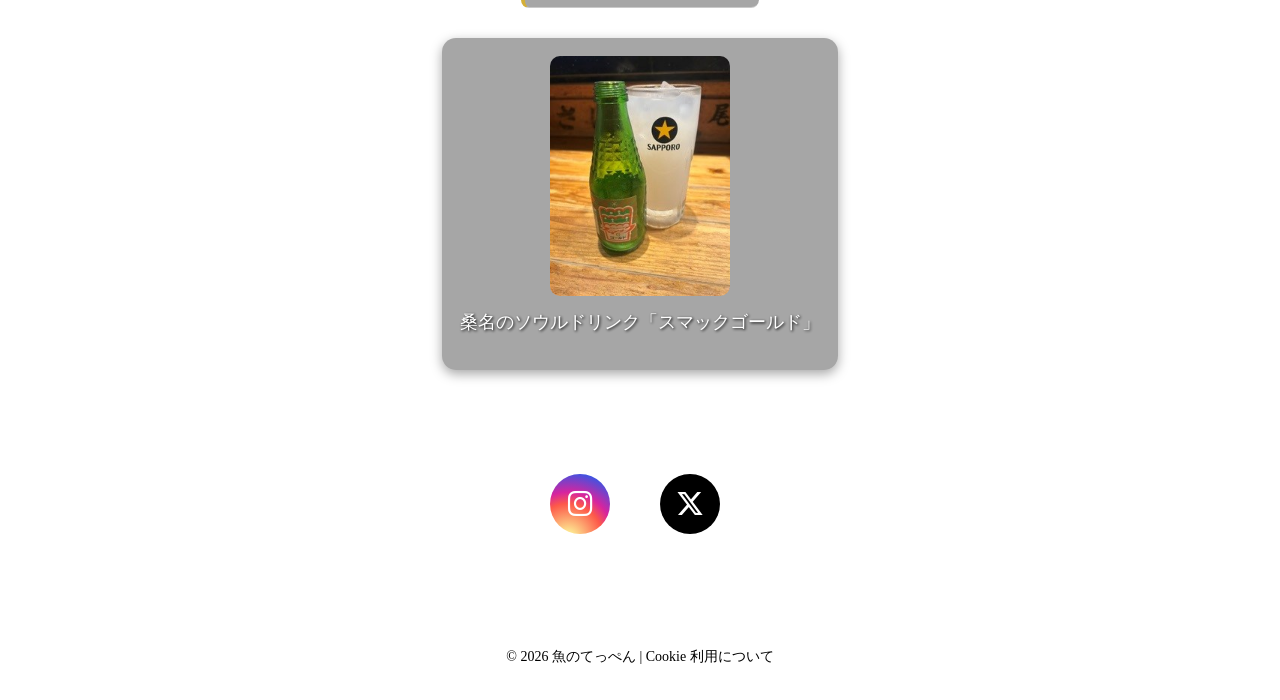
==== commit 04507a85: "openlast" ====
--- a/home.html
+++ b/home.html
@@ -83,9 +83,11 @@
 
     <section class="store-info">
         <h2 class="section-title">店舗情報</h2>
-        <p>営業時間：11:30〜14:00</p>
-                 <p>17:00～22:00 金・土~23:00</p>
-        <p>2Fお座敷：25名様から</p>
+        <p>営業時間：日～月  11:30 〜 14:00</p>
+        <p>17:00～22:00 <p>
+        <p>金 11:30 ～ 14:00<p>17:00～23:00</p>
+        <p>土11:30 ～ 23:00</p>
+        <p>2Fお座敷：25名様から予約承ります。</p>
         <p>住所：三重県桑名市有楽町39</p>
         <p class="tel-block">
             電話：<a href="tel:0594-82-7108">0594-82-7108</a>
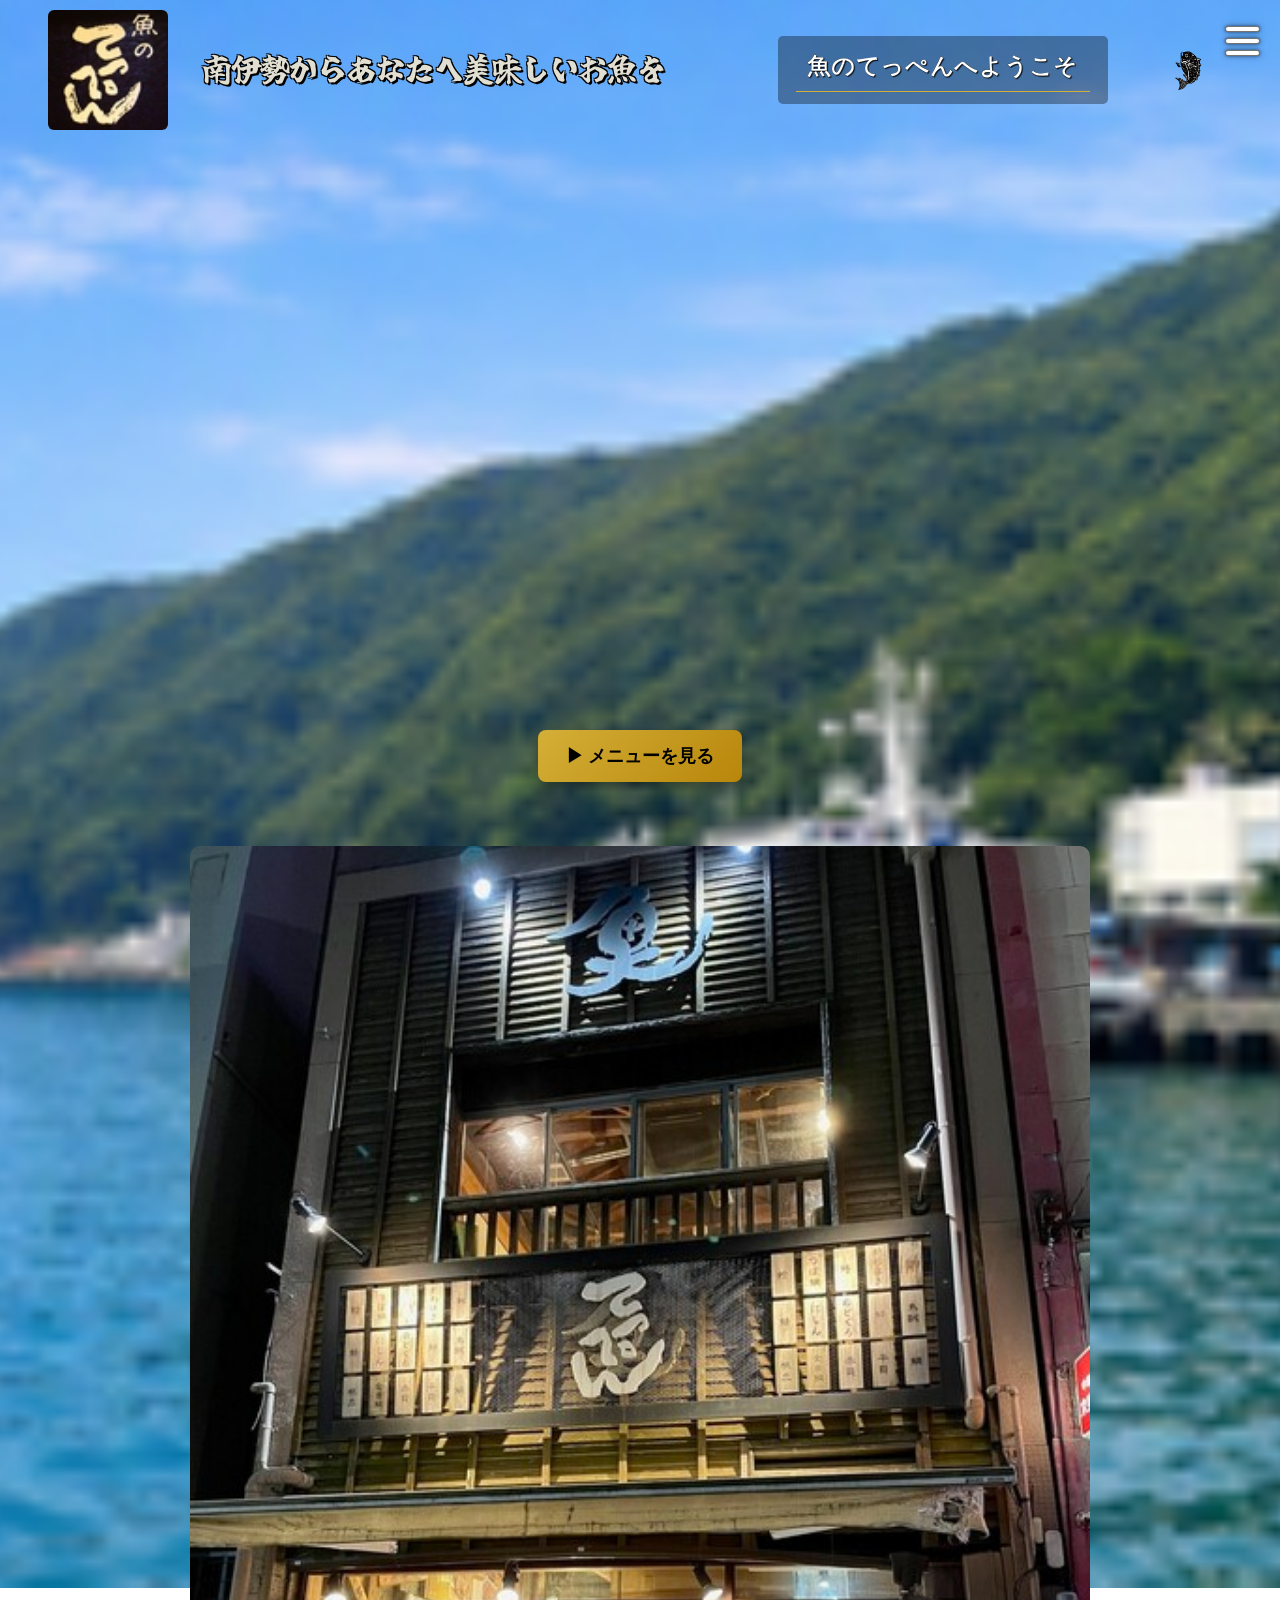
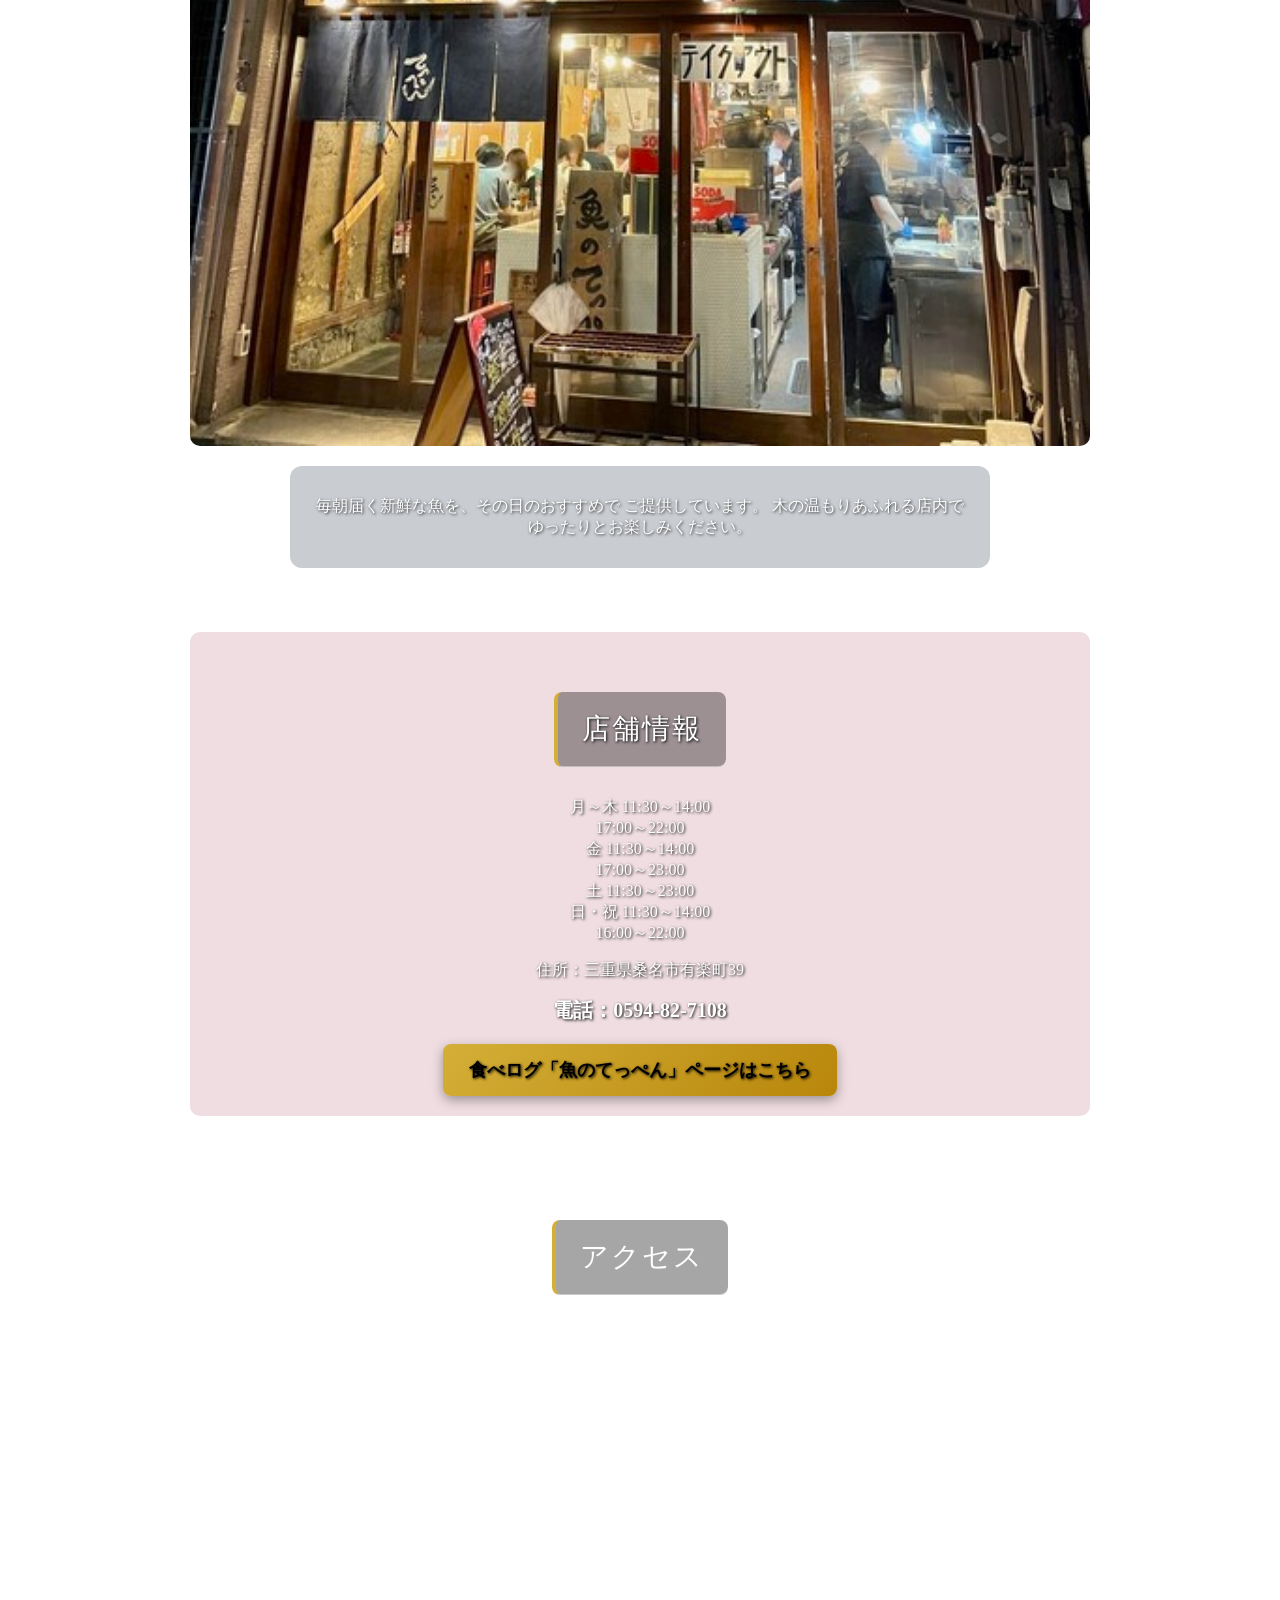
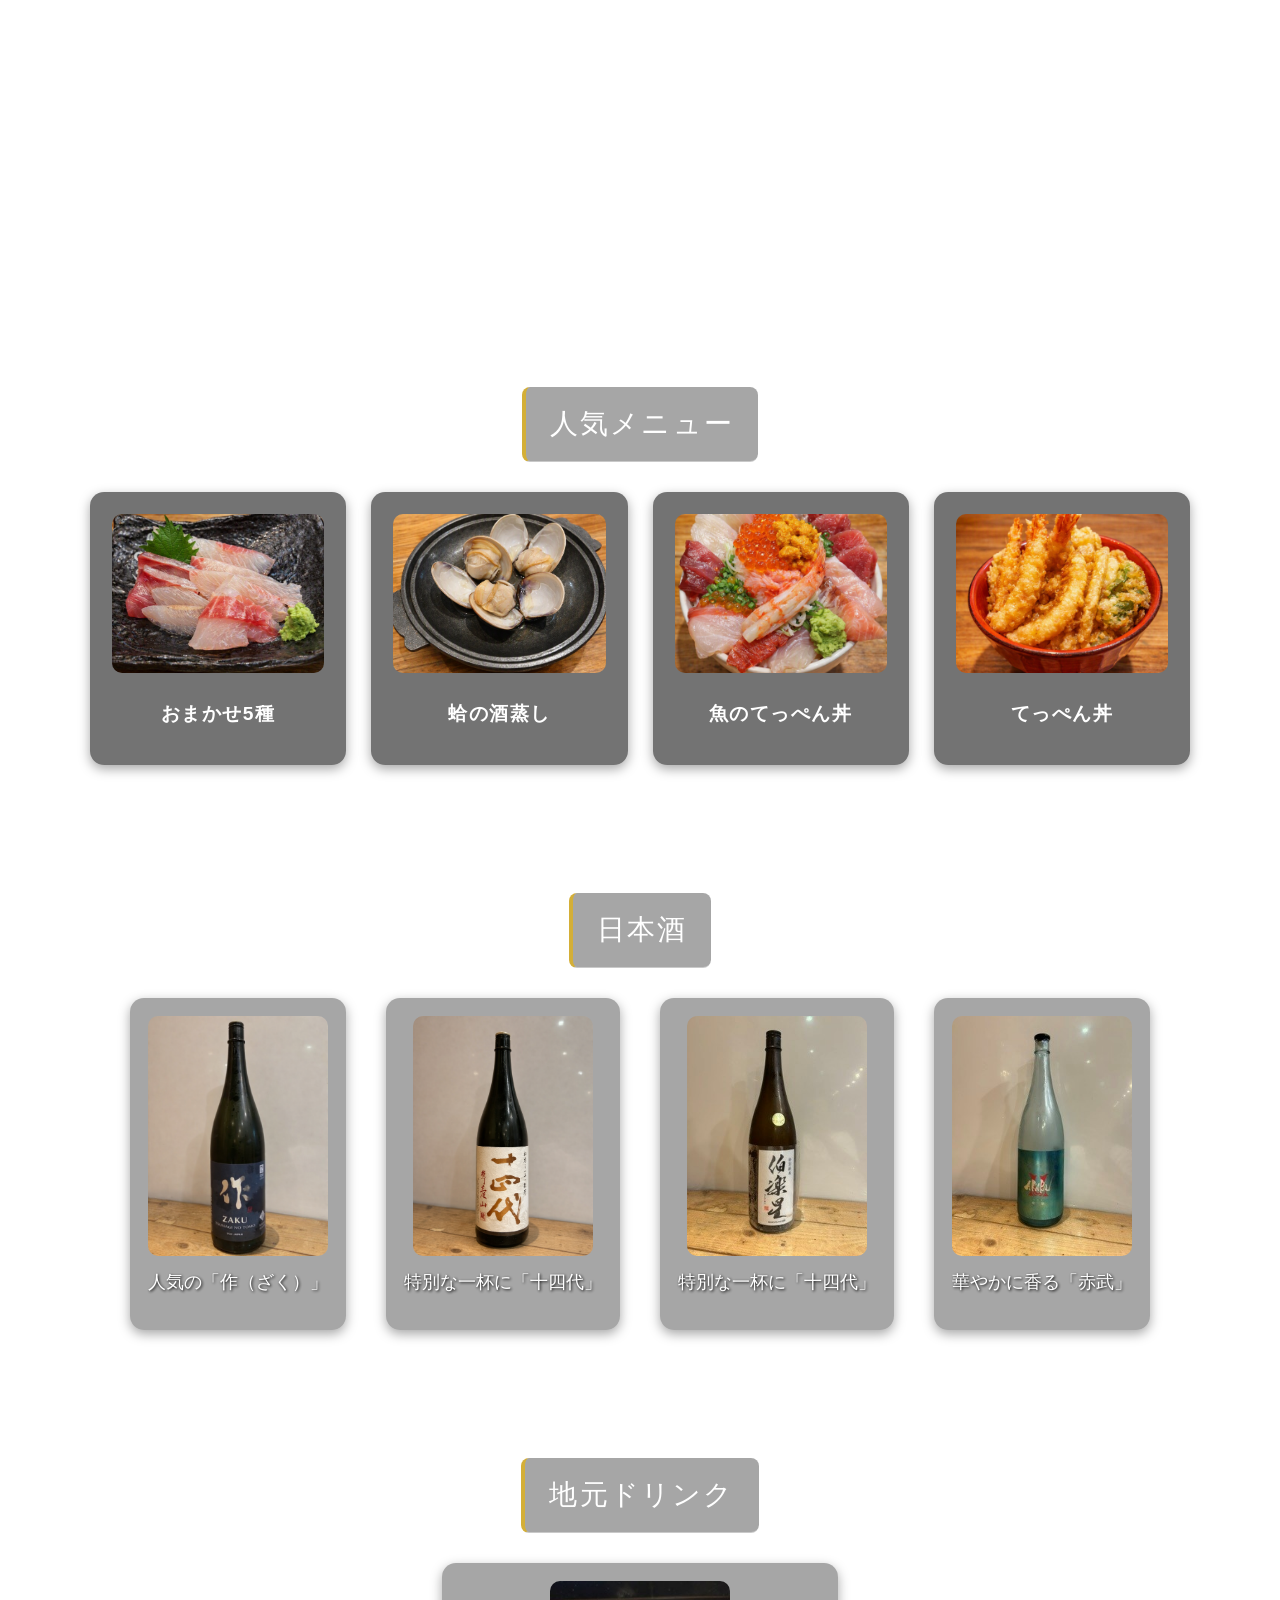
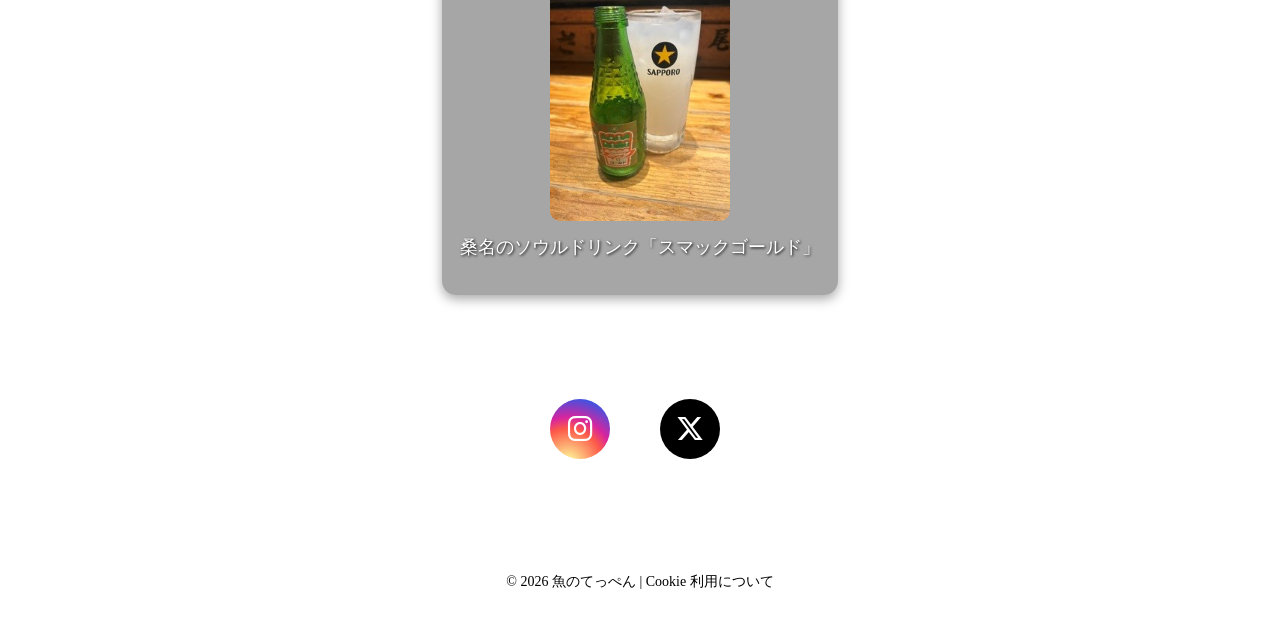
==== commit 42bc5197: "holiday" ====
--- a/home.html
+++ b/home.html
@@ -83,11 +83,26 @@
 
     <section class="store-info">
         <h2 class="section-title">店舗情報</h2>
-        <p>営業時間：日～月  11:30 〜 14:00</p>
-        <p>17:00～22:00 <p>
-        <p>金 11:30 ～ 14:00<p>17:00～23:00</p>
-        <p>土11:30 ～ 23:00</p>
-        <p>2Fお座敷：25名様から予約承ります。</p>
+        <div class="hours-row">
+            <span>月～木</span>
+            <span>11:30～14:00<br>17:00～22:00</span>
+        </div>
+
+        <div class="hours-row">
+            <span>金</span>
+            <span>11:30～14:00<br>17:00～23:00</span>
+        </div>
+
+        <div class="hours-row">
+            <span>土</span>
+            <span>11:30～23:00</span>
+        </div>
+
+        <div class="hours-row">
+            <span>日・祝</span>
+            <span>11:30～14:00<br>16:00～22:00</span>
+        </div>
+    </dd>
         <p>住所：三重県桑名市有楽町39</p>
         <p class="tel-block">
             電話：<a href="tel:0594-82-7108">0594-82-7108</a>
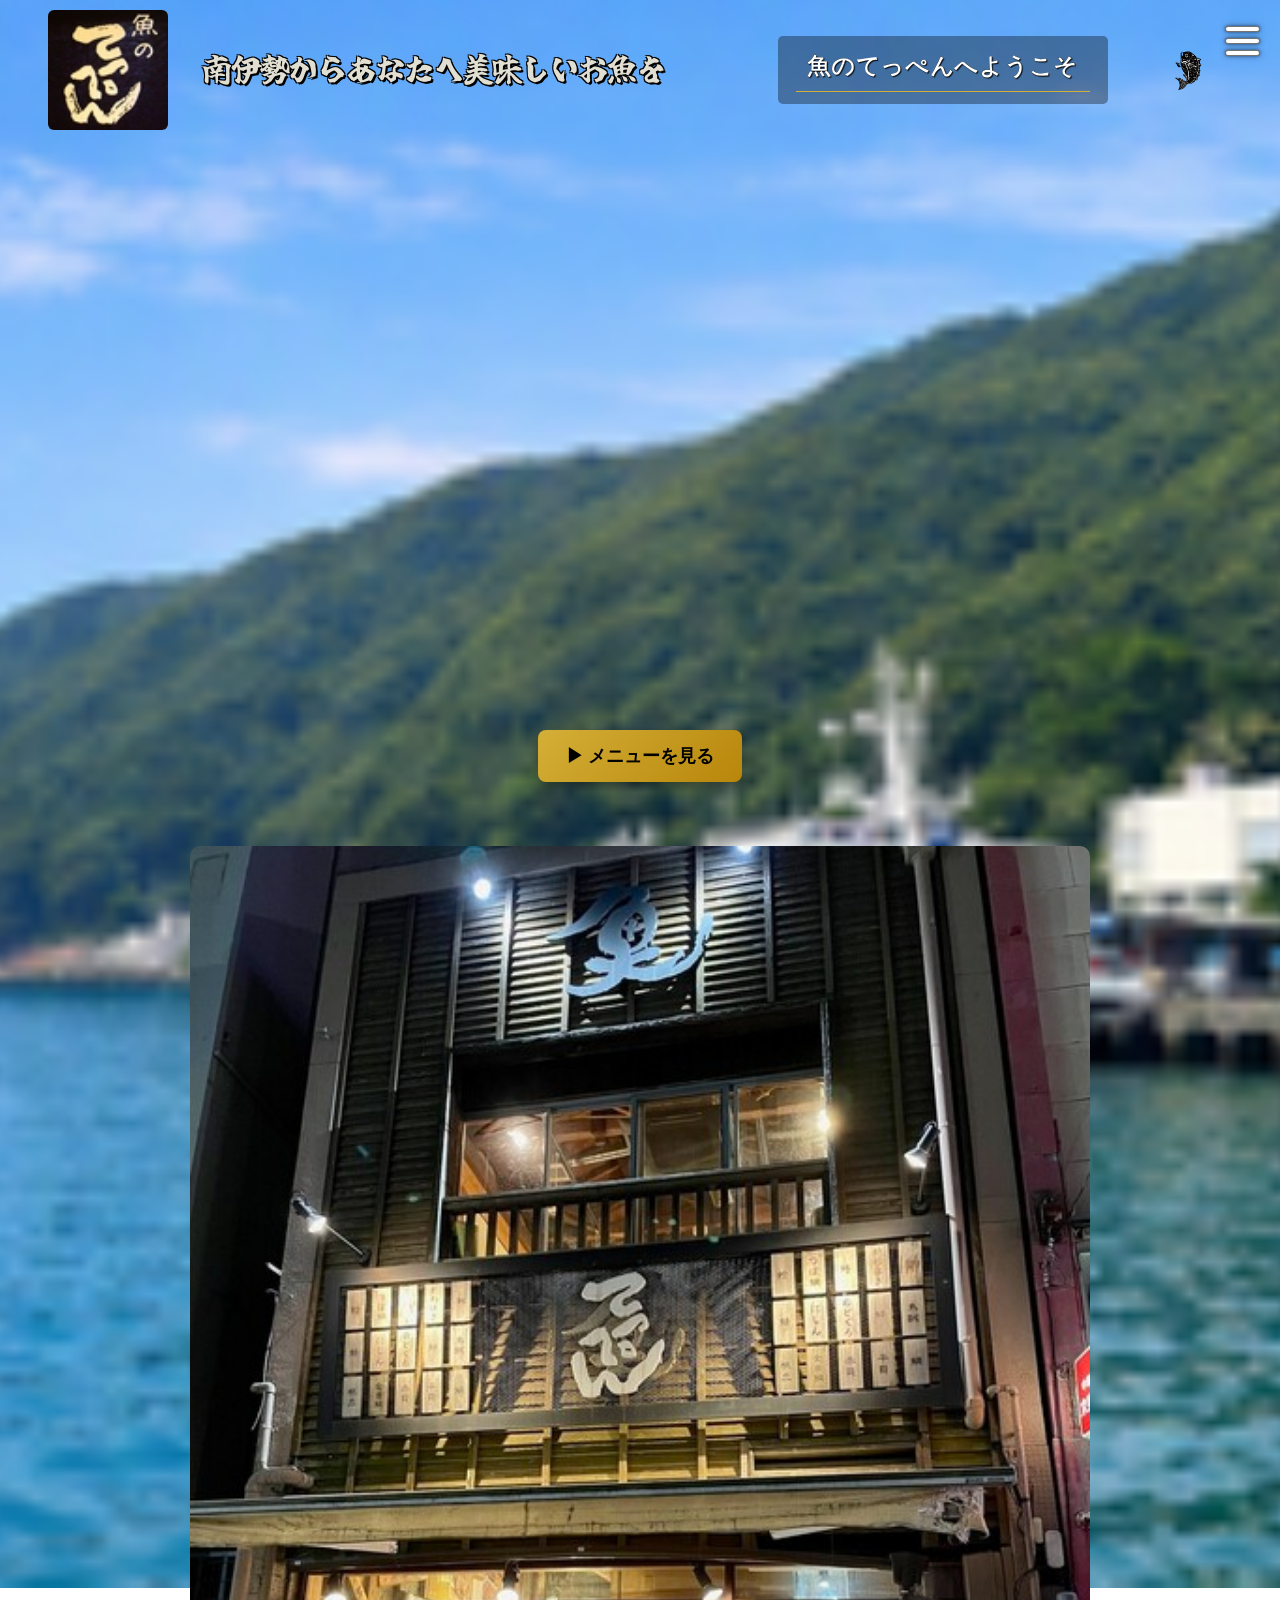
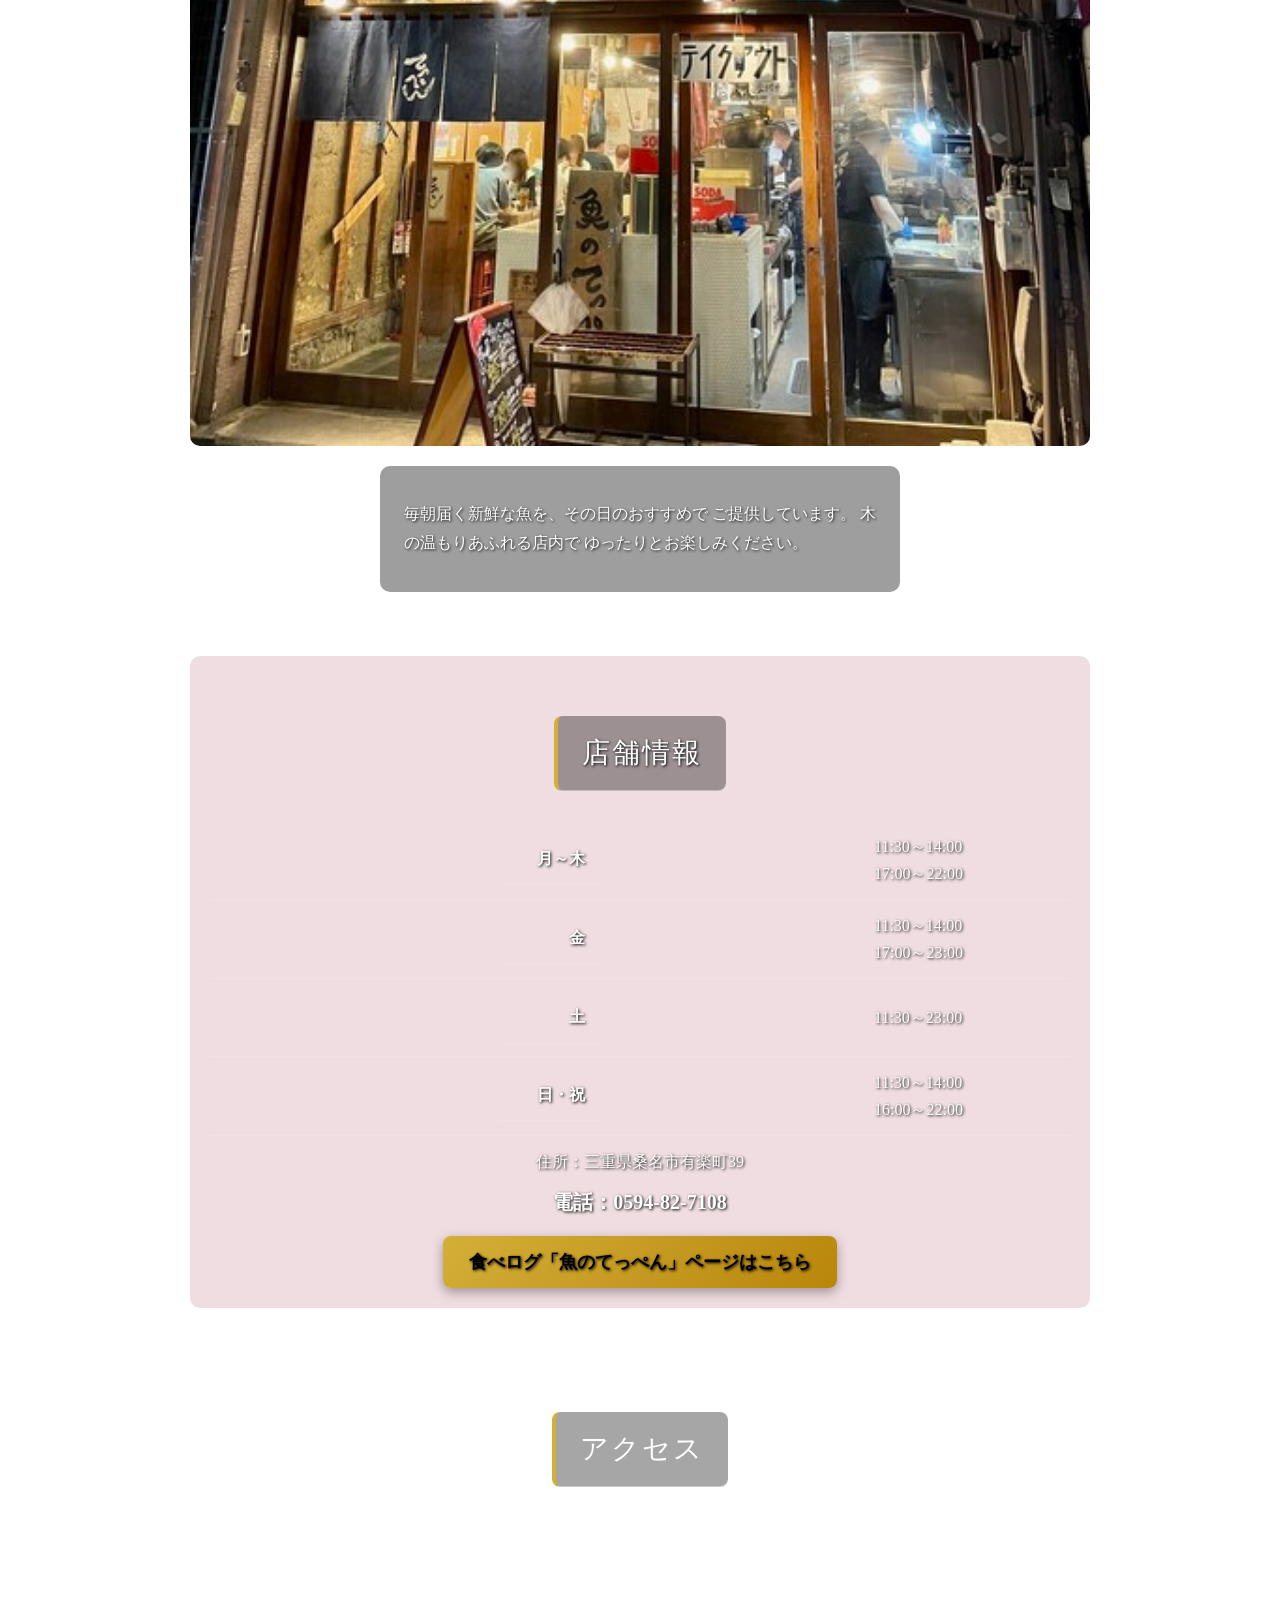
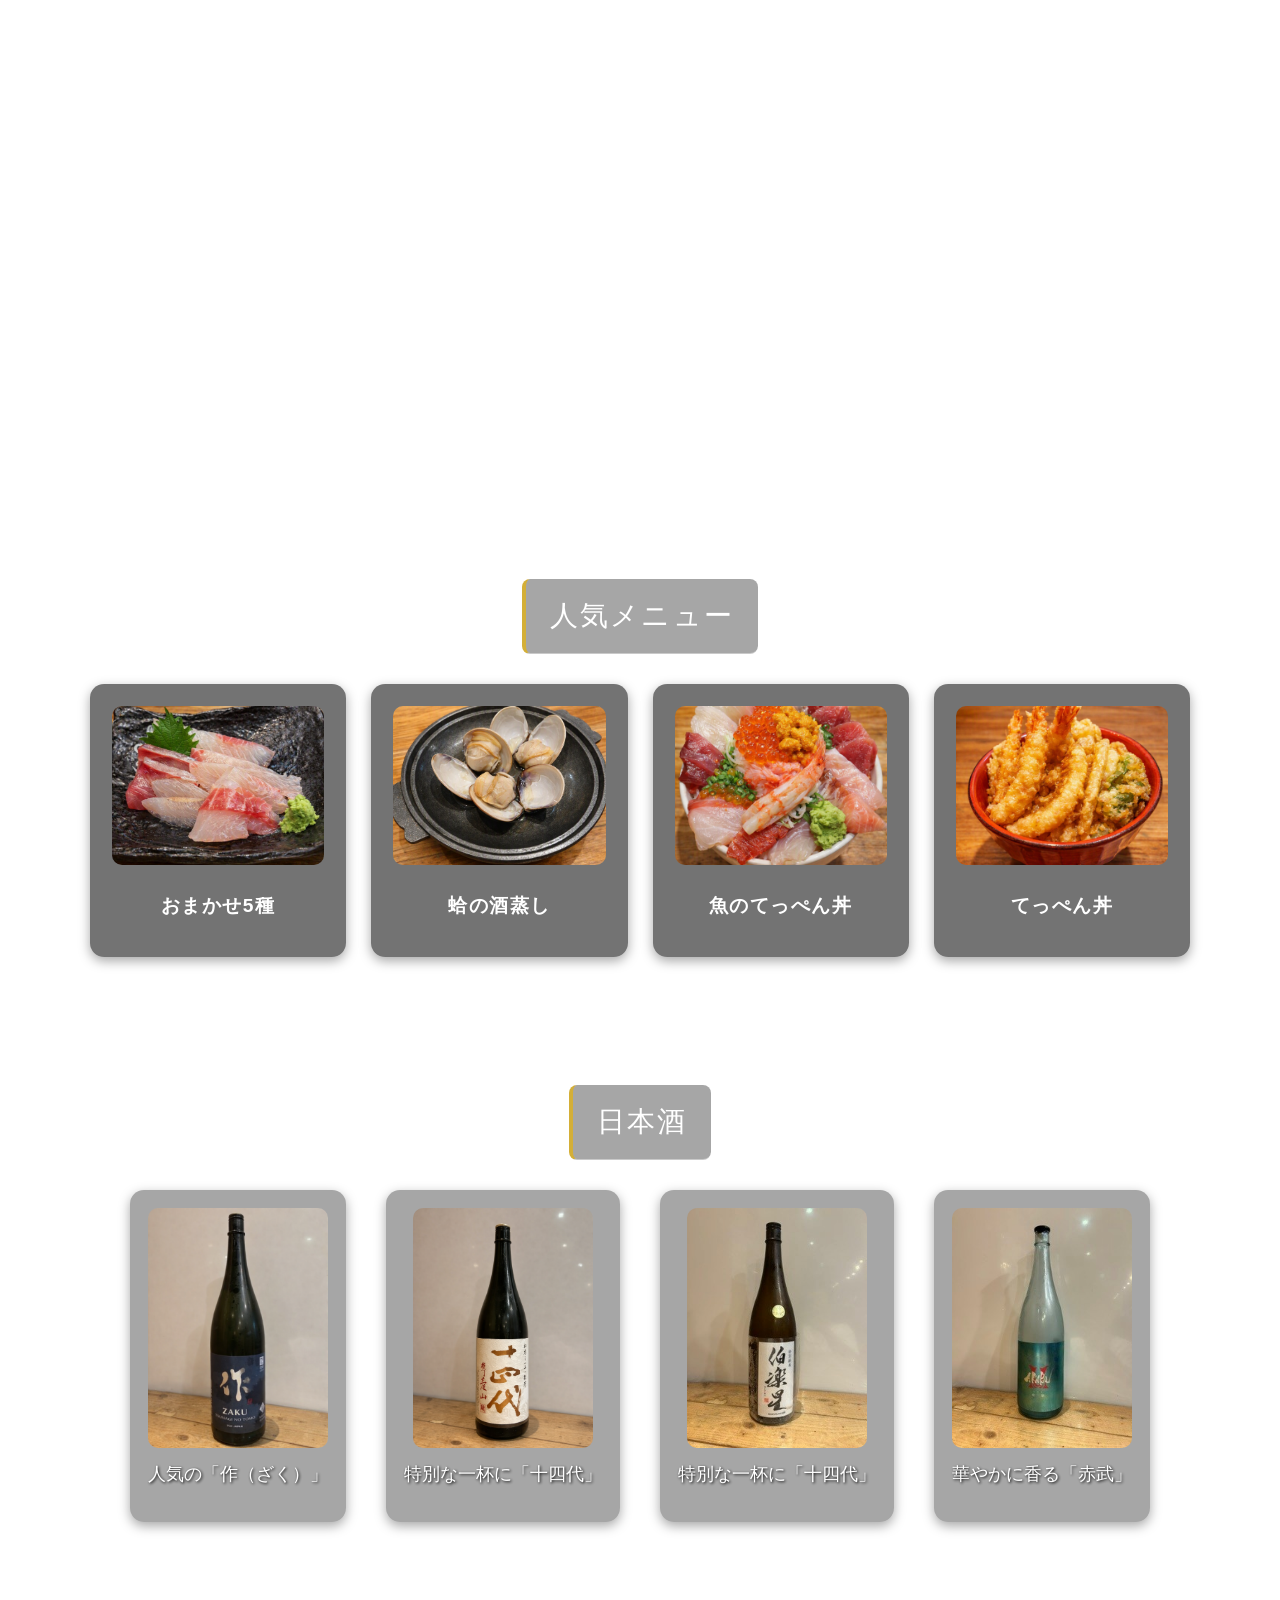
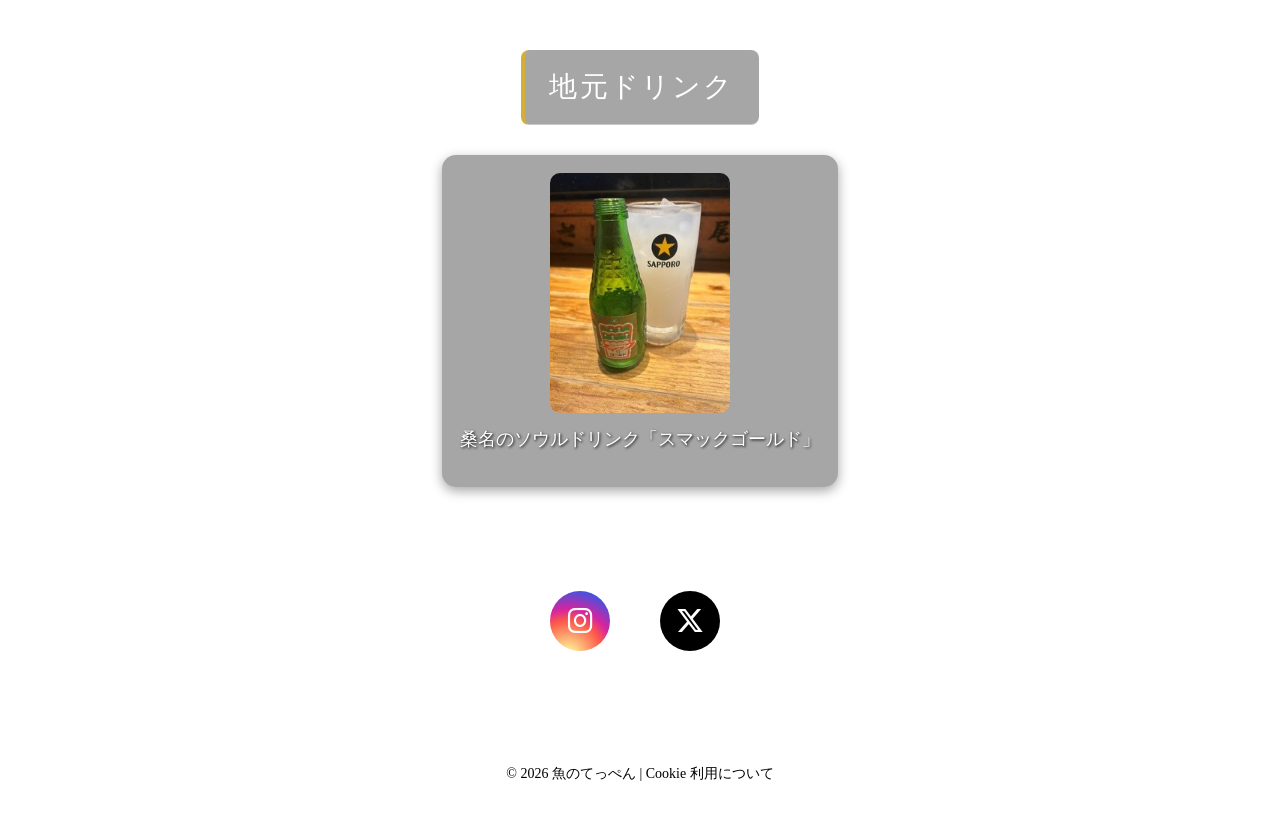
==== commit 23b0f405: "saturday" ====
--- a/home.html
+++ b/home.html
@@ -93,7 +93,7 @@
             <span>11:30～14:00<br>17:00～23:00</span>
         </div>
 
-        <div class="hours-row">
+        <div class="hours-row single">
             <span>土</span>
             <span>11:30～23:00</span>
         </div>
--- a/home.css
+++ b/home.css
@@ -76,16 +76,17 @@
 }
 
 .store-concept {
-    max-width: 700px;
+    max-width: 520px;
     margin: 20px auto 0;
-    padding: 14px 18px;
-    background: rgba(10, 26, 47, 0.22);
-    border-radius: 12px;
-    backdrop-filter: blur(2px);
-    color: white;
-    text-align: center;
-    text-shadow: 1px 1px 3px rgba(0, 0, 0, 0.8);
+    padding: 18px 24px;
+    background: rgba(0, 0, 0, 0.38);
+    border-radius: 10px;
+    color: #fff;
+    text-shadow:
+        1px 1px 3px rgba(0, 0, 0, 0.9);
+    line-height: 1.8;
     box-sizing: border-box;
+    backdrop-filter: blur(3px);
 }
 
 /* ============================
@@ -108,28 +109,20 @@
     margin-top: 10px;
 }
 
-
 /* 店舗情報 */
 .store-info {
     text-align: center;
-
     max-width: 900px;
     width: calc(100% - 32px);
-
     margin: 40px auto;
     padding: 20px;
-
     box-sizing: border-box;
-
     /* SHOPページの基本情報と同じ膜 */
     background: rgba(149, 27, 55, 0.15);
-
     border-radius: 10px;
-
     color: white;
     text-shadow: 1px 1px 3px black;
 }
-
 
 /* 店舗情報のh1だけ解除
    ※現在のHTMLではh2なので基本的には不要 */
@@ -138,12 +131,10 @@
     text-shadow: none;
 }
 
-
 a[href^="tel"] {
     color: inherit;
     text-decoration: none;
 }
-
 
 .tel-block {
     font-size: 20px;
@@ -151,6 +142,58 @@
     margin-top: 10px;
 }
 
+/* ============================
+   営業時間
+============================ */
+.business-hours {
+    width: 100%;
+    text-align: center;
+}
+
+.hours-row {
+    display: flex;
+    justify-content: center;
+    align-items: flex-start;
+    margin-bottom: 12px;
+    line-height: 1.7;
+}
+
+.hours-row span:first-child {
+    width: 70px;
+    text-align: right;
+    font-weight: bold;
+    margin-right: 15px;
+    padding: 12px 16px;
+    margin: 0 auto;
+    border-bottom: 1px solid rgba(255,255,255,0.12);
+}
+
+.hours-row span:last-child {
+    width: 180px;
+    text-align: left;
+}
+
+.hours-row {
+    display: flex;
+    justify-content: center;
+    align-items: flex-start;
+    padding: 12px 16px;
+    margin: 0 auto;
+    border-bottom: 1px solid rgba(255,255,255,0.12);
+    line-height: 1.7;
+}
+
+.hours-row:last-child {
+    border-bottom: none;
+}
+
+.hours-row:last-child {
+    border-bottom: none;
+}
+
+.hours-row.single {
+    align-items: center;   
+}
 
 .tabelog-btn {
     display: inline-block;
@@ -491,10 +534,13 @@
 ============================ */
 @media screen and (max-width: 600px) {
 
-    .store-concept p {
-        white-space: pre-line;
-    }
-
+    .store-concept {
+        width: calc(100% - 40px);
+        max-width: 520px;
+        padding: 16px 20px;
+        font-size: 16px;
+        line-height: 1.75;
+    }
 }
 
 /* ============================
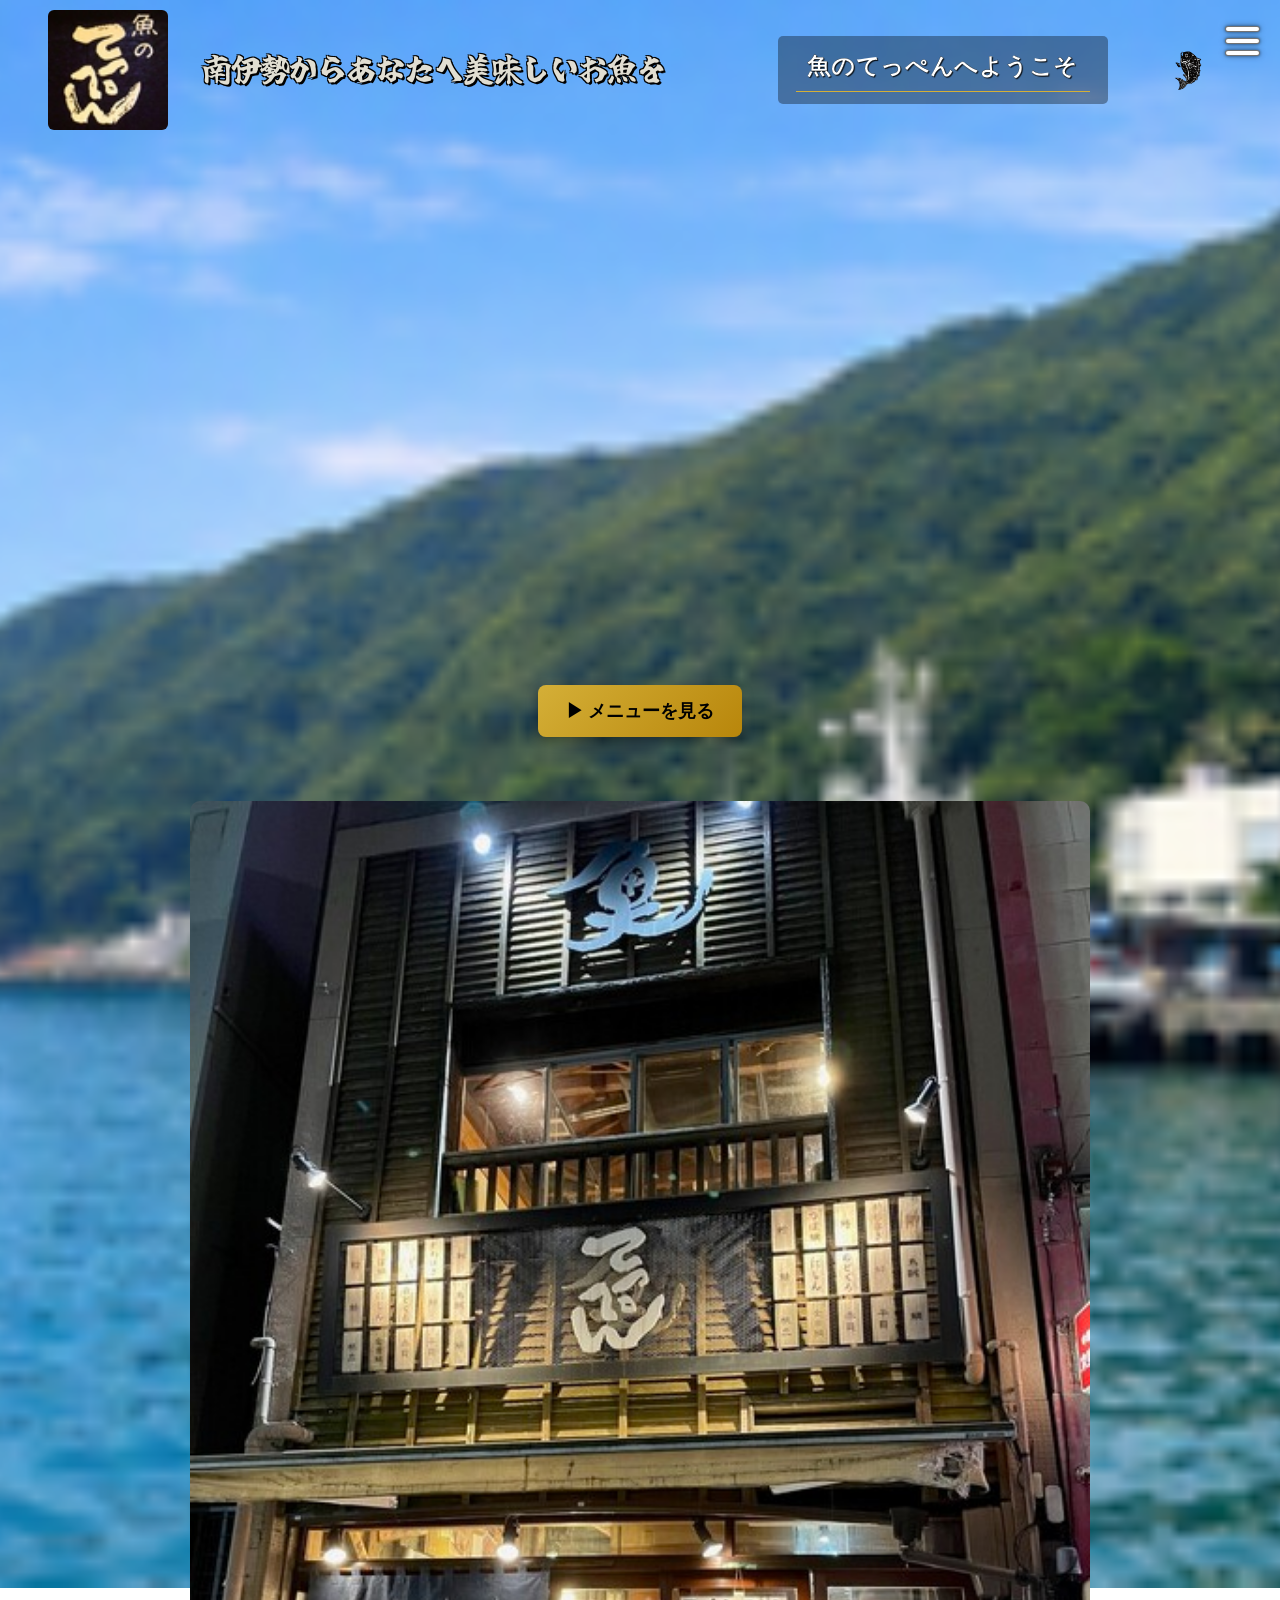
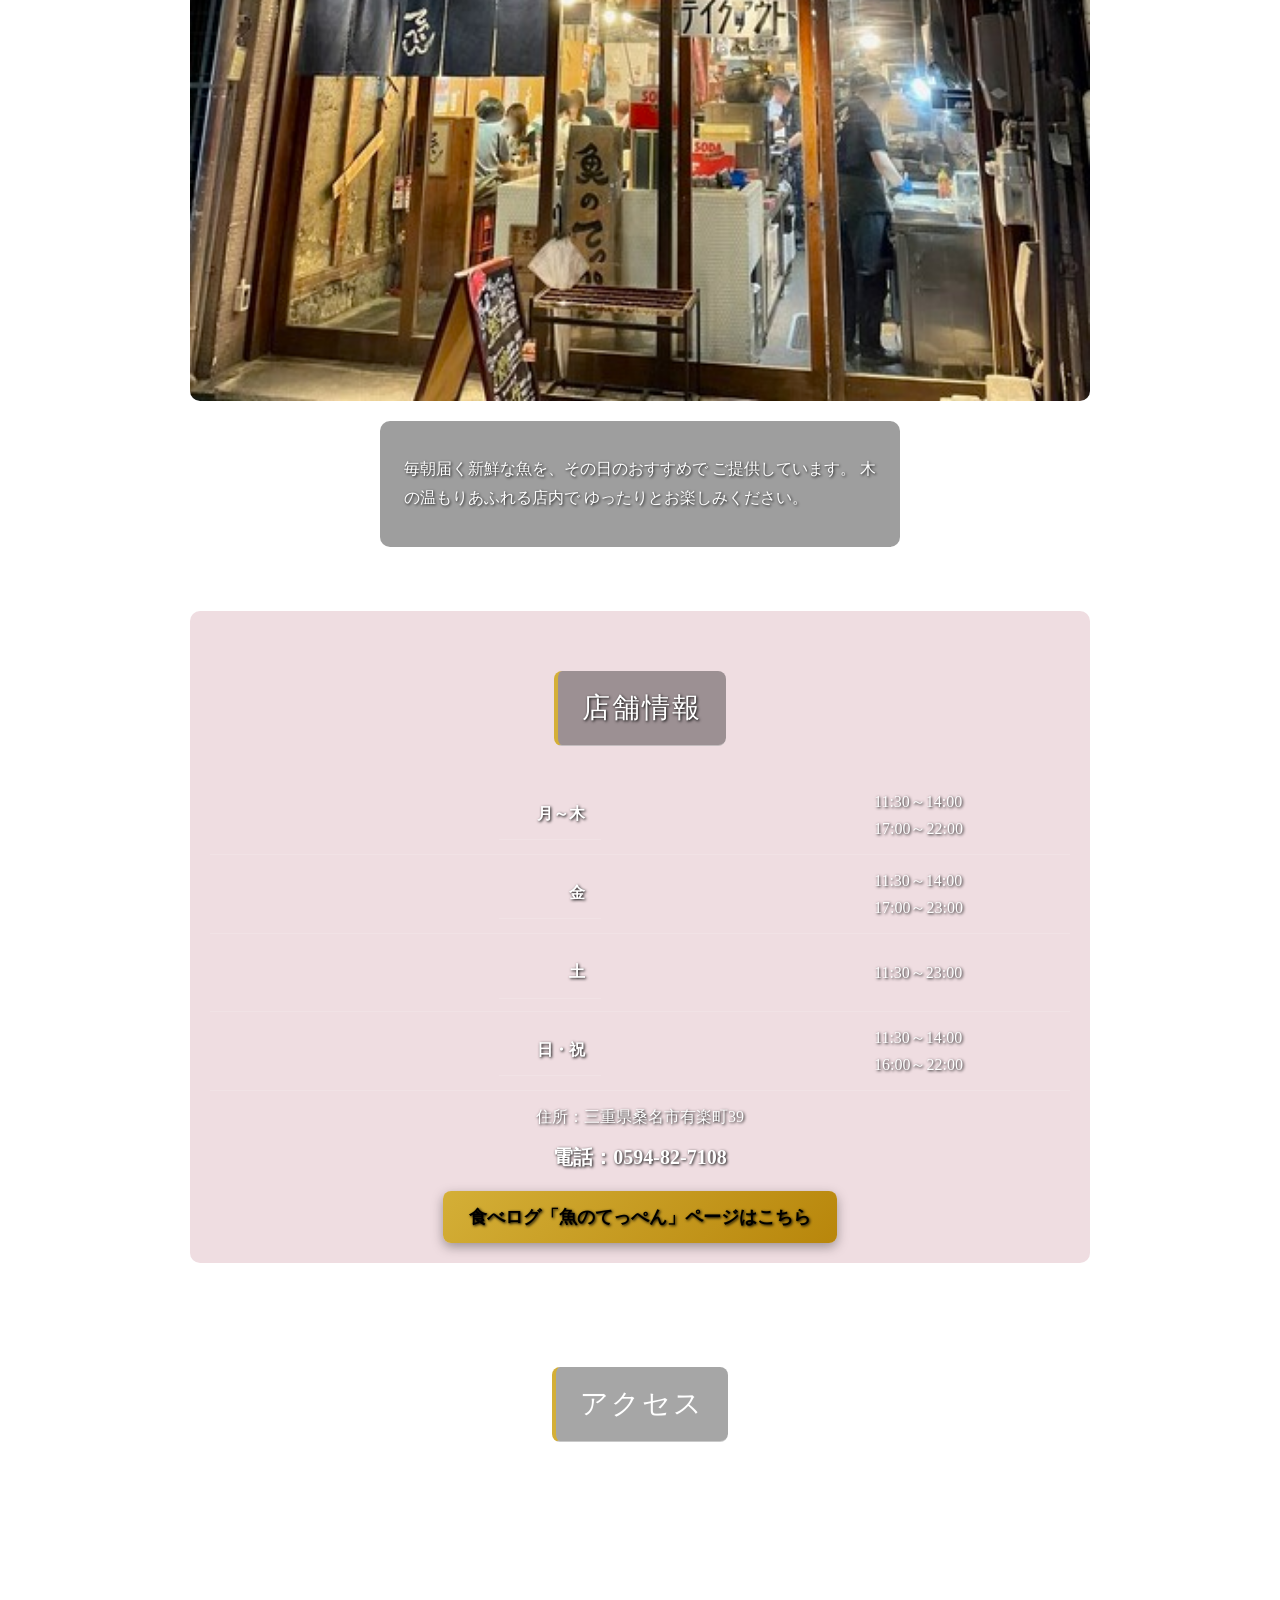
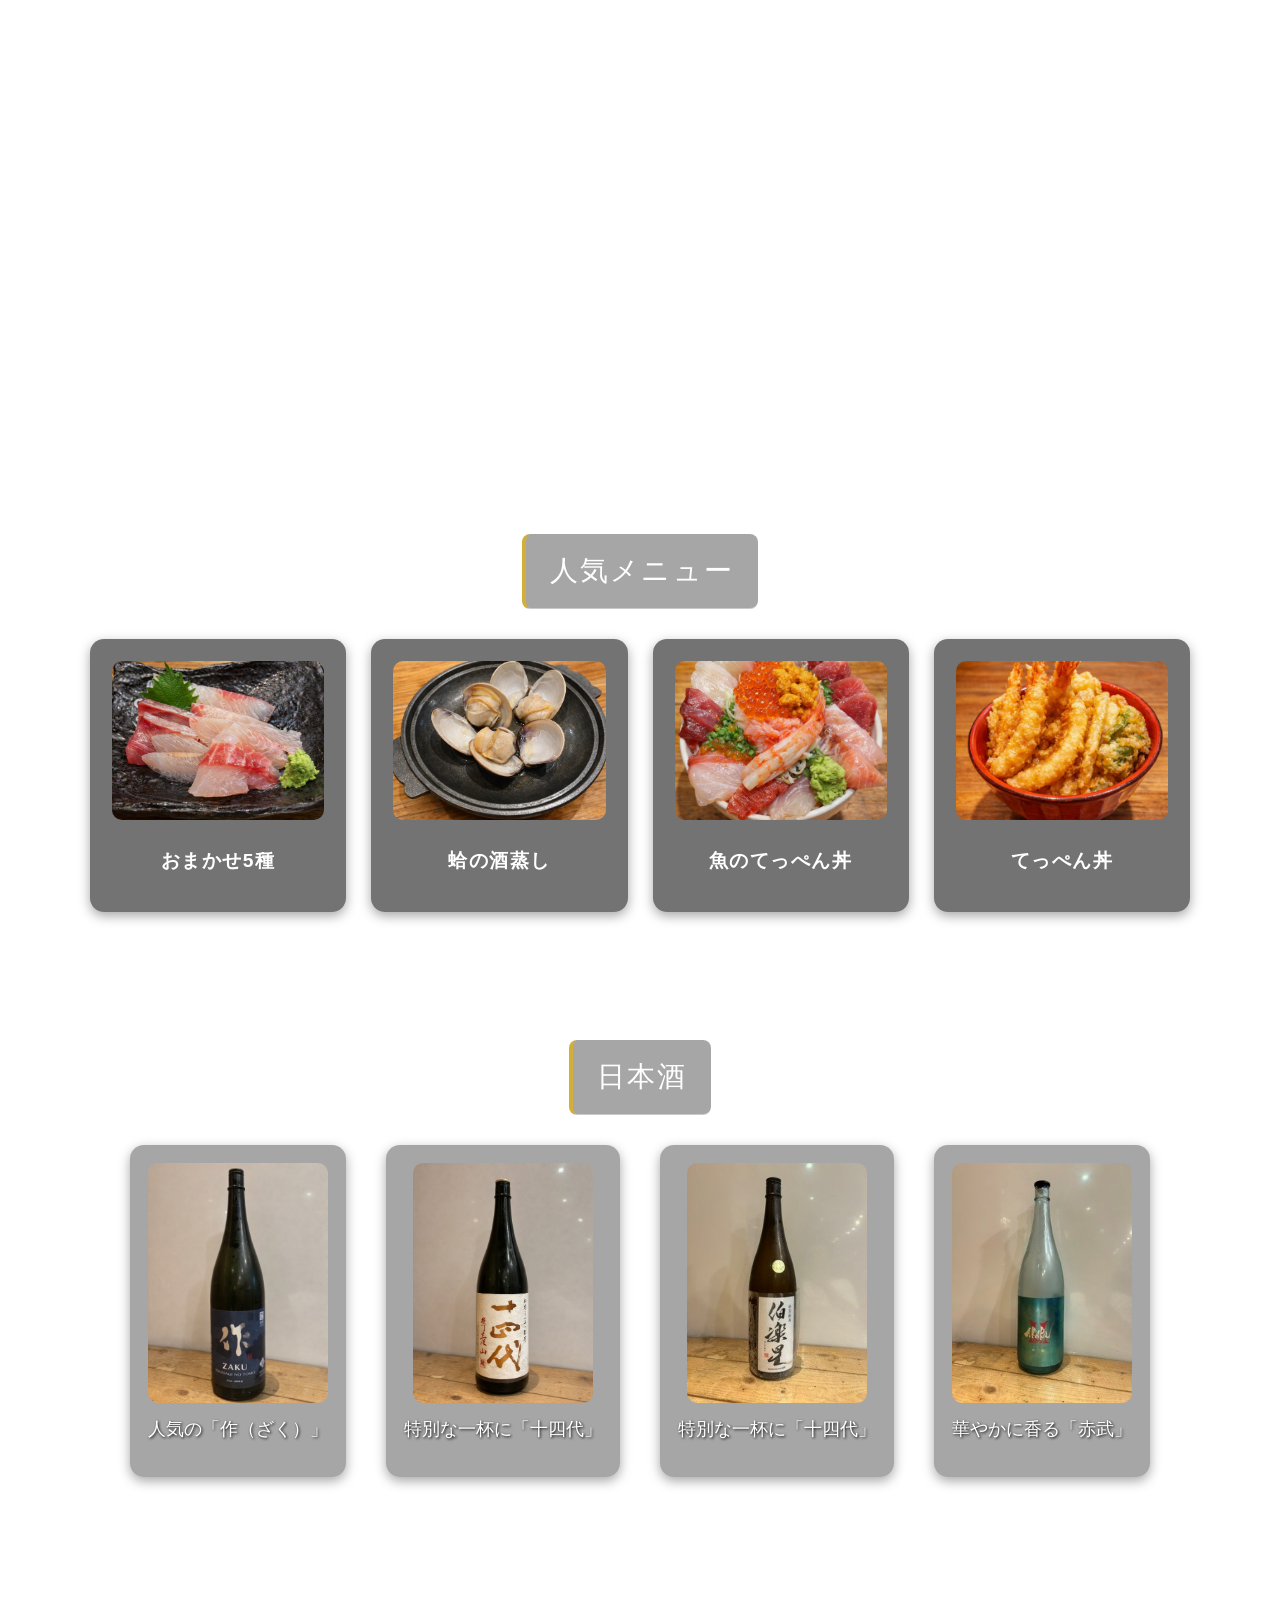
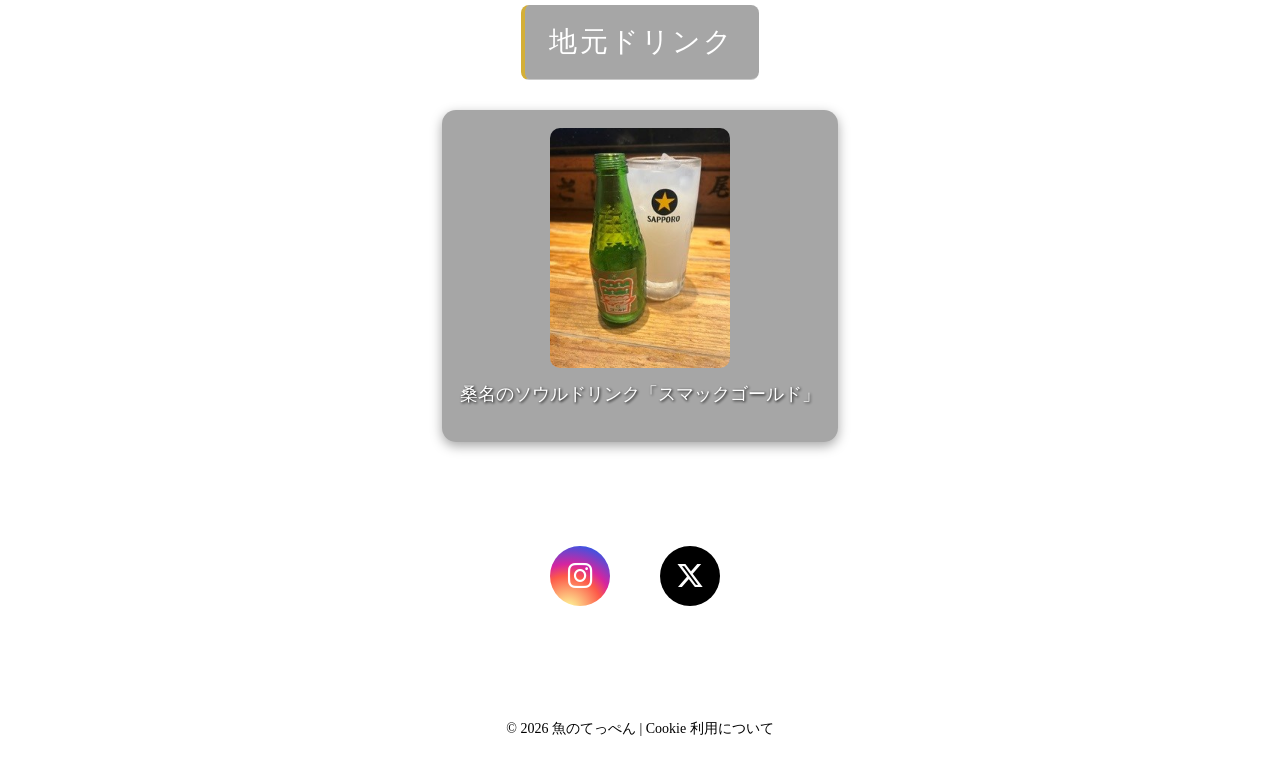
==== commit 2da57566: "slide" ====
--- a/home.html
+++ b/home.html
@@ -54,13 +54,13 @@
     <!-- スライドショー -->
     <div class="slideshow-container">
         <div class="slide">
-            <img src="刺身五種盛り.jpg" alt="Slide 1">
+            <img src="てっぺん刺身おまかせ5種スライド用.png" alt="Slide 1">
         </div>
         <div class="slide">
-            <img src="浮き球.jpg" alt="Slide 2">
+            <img src="てっぺん店内中央テーブル席.png" alt="Slide 2">
         </div>
         <div class="slide">
-            <img src="贄浦係留所.jpg" alt="Slide 3">
+            <img src="てっぺん調理場.png" alt="Slide 3">
         </div>
     </div>
 
@@ -133,17 +133,17 @@
             </div>
 
             <div class="pickup-item">
-                <img src="てっぺん蛤の酒蒸し.png" alt="蛤酒蒸し1-2">
+                <img src="てっぺん蛤の酒蒸し.png" alt="蛤酒蒸し">
                 <h3>蛤の酒蒸し</h3>
             </div>
 
             <div class="pickup-item">
-                <img src="てっぺん魚のてっぺん丼 (2).png" alt="魚のてっぺん丼">
+                <img src="てっぺん魚のてっぺん丼.png" alt="魚のてっぺん丼">
                 <h3>魚のてっぺん丼</h3>
             </div>
 
             <div class="pickup-item">
-                <img src="てっぺん丼 (2).png" alt="てっぺん丼1-2">
+                <img src="てっぺん丼.png" alt="てっぺん丼1-2">
                 <h3>てっぺん丼</h3>
 
             </div>
--- a/home.css
+++ b/home.css
@@ -8,7 +8,7 @@
 ============================ */
 .slideshow-container {
   width: 100%;
-  height: 60vh;
+  height: 55vh;
   position: relative;
   overflow: hidden;
   pointer-events: auto;
@@ -467,7 +467,7 @@
 
     .slideshow-container {
         width: 100%;
-        height: 60vh;
+        height: 55vh;
         overflow: hidden;
     }
 
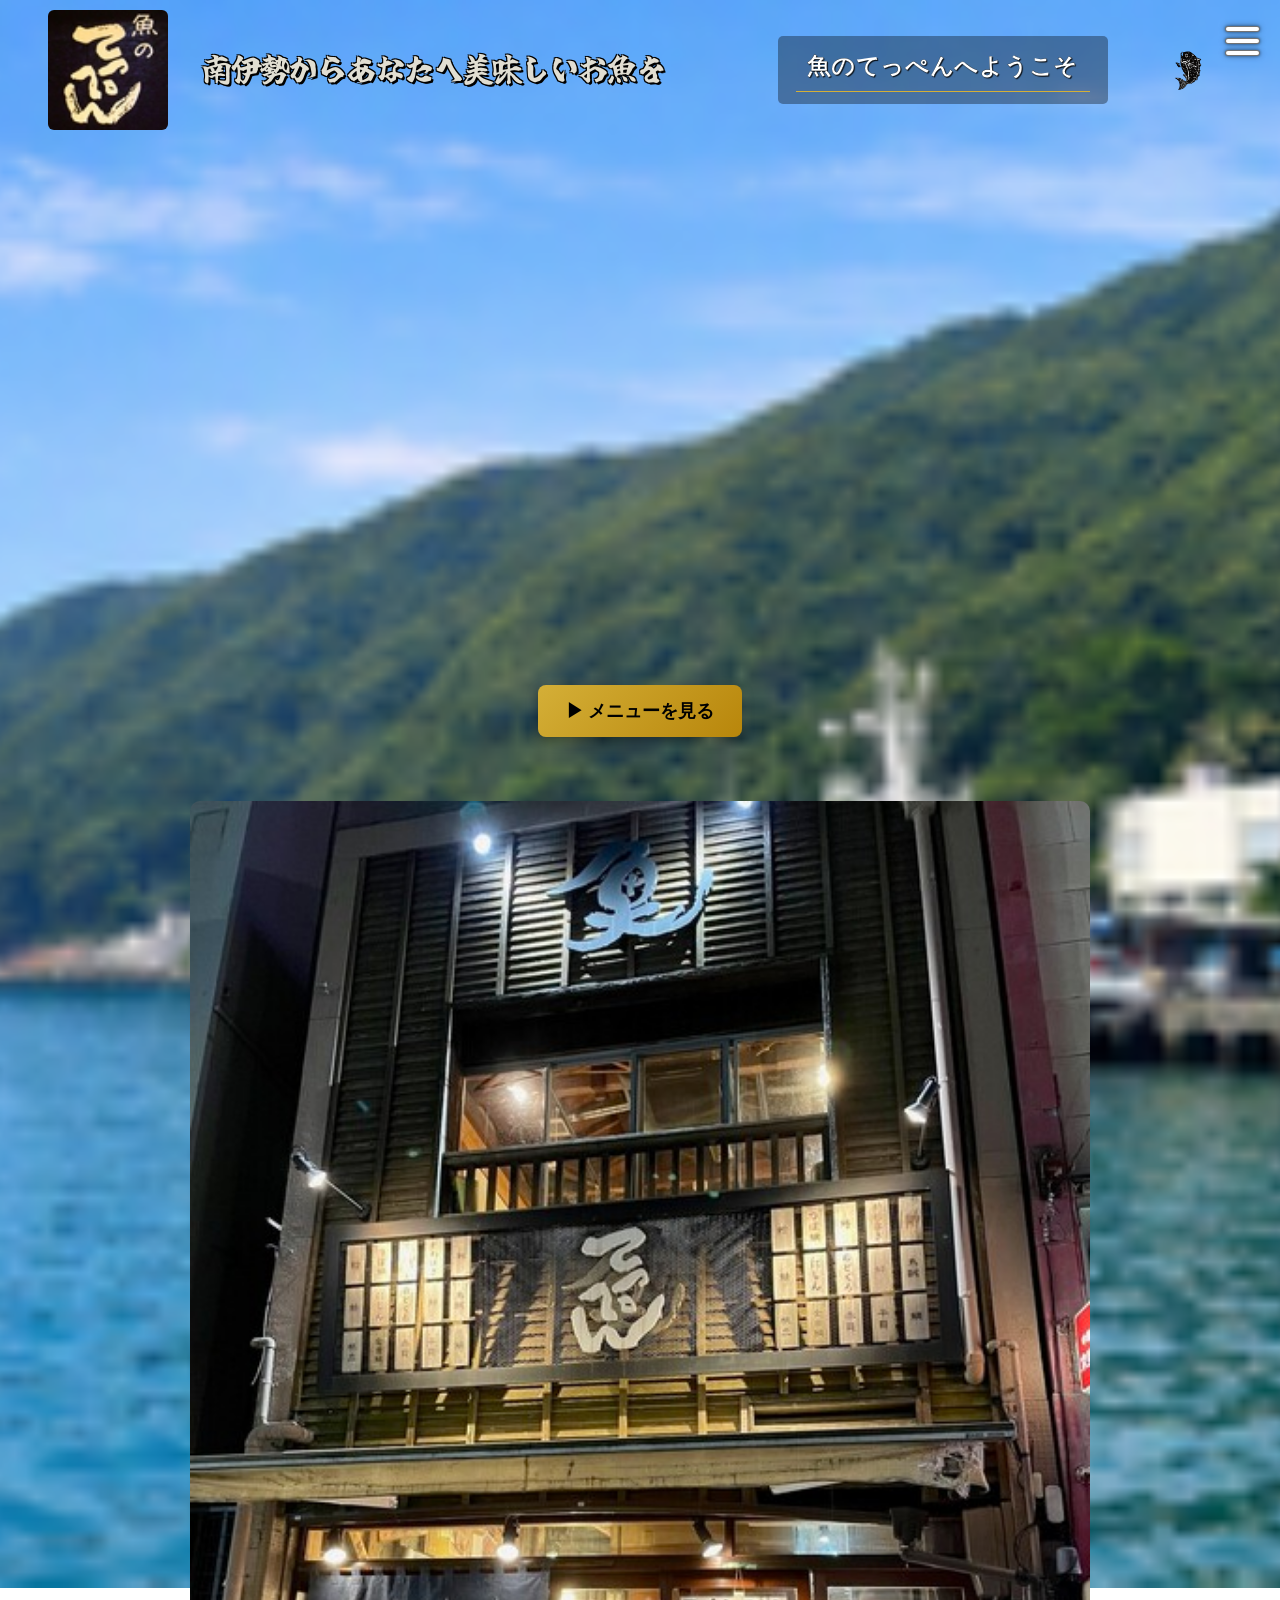
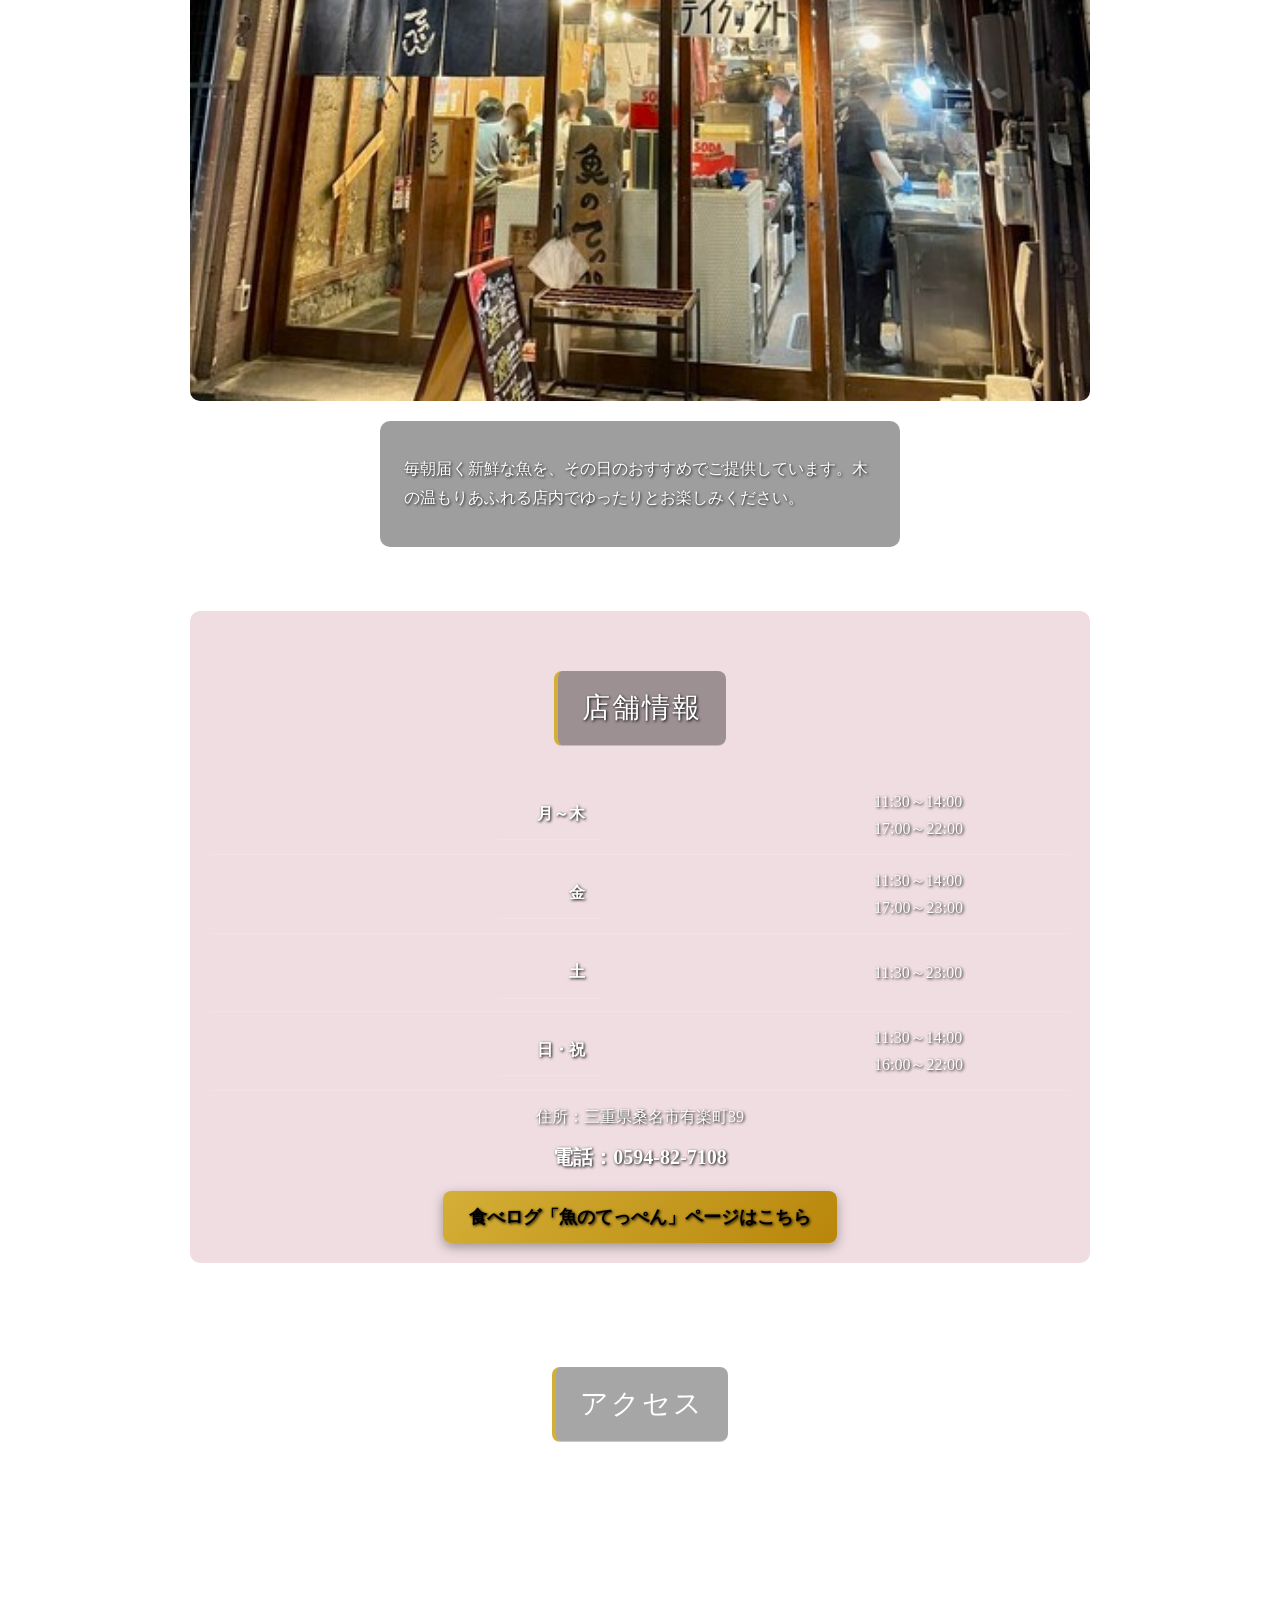
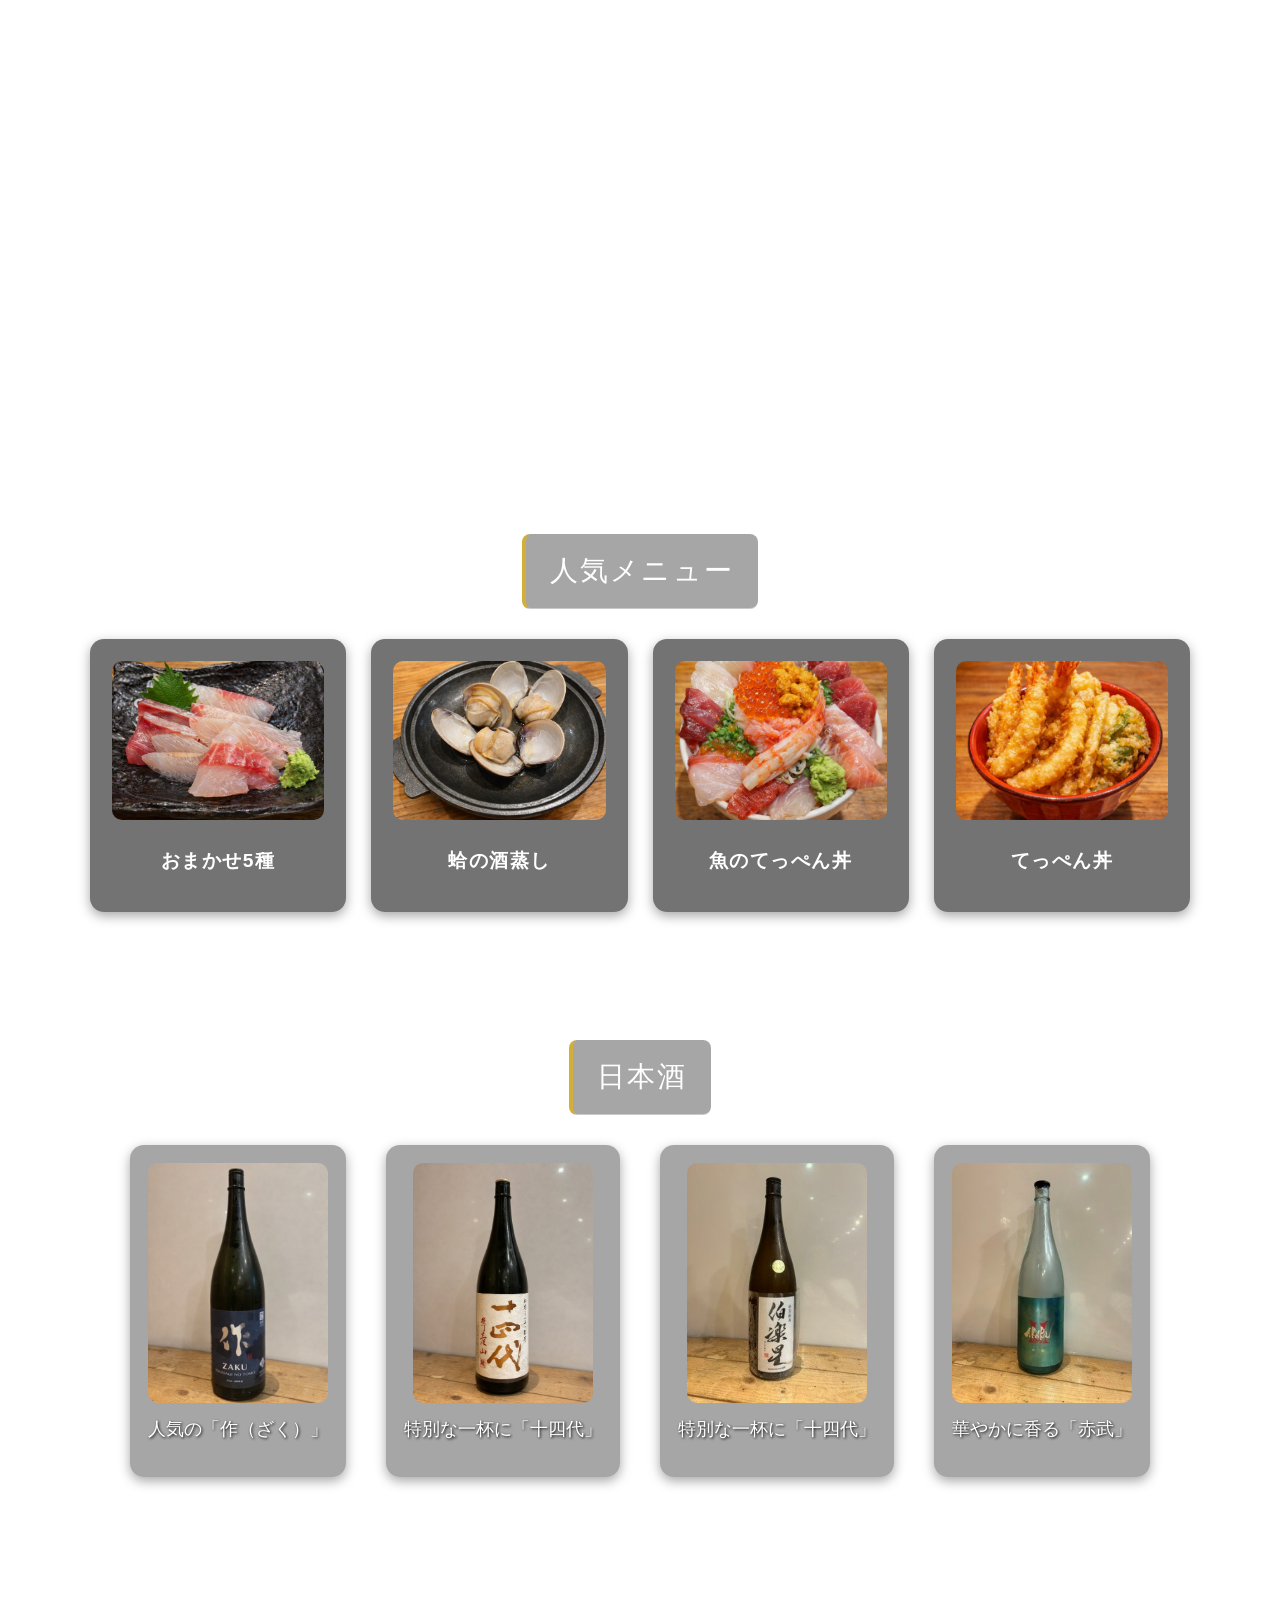
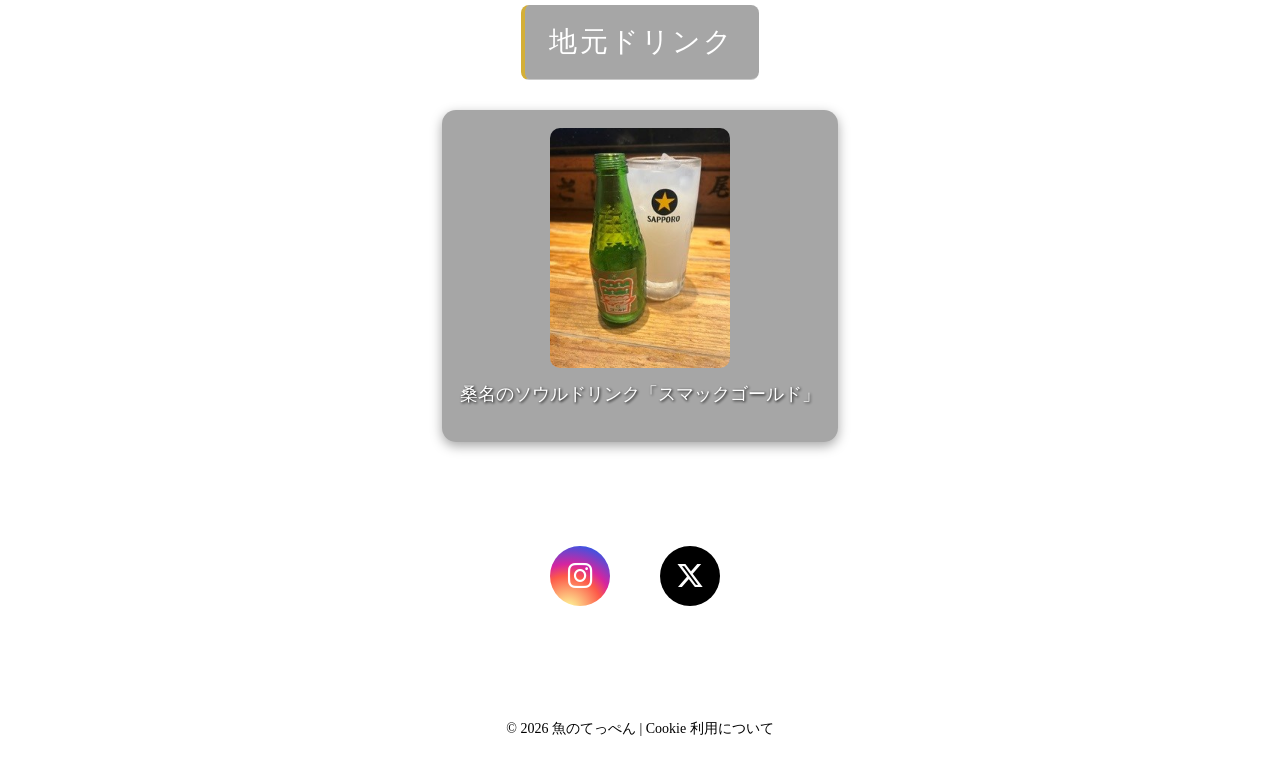
==== commit 0c0b85cd: "maiasatodoku" ====
--- a/home.html
+++ b/home.html
@@ -73,10 +73,7 @@
 
         <div class="store-concept">
             <p>
-            毎朝届く新鮮な魚を、その日のおすすめで
-            ご提供しています。
-            木の温もりあふれる店内で
-            ゆったりとお楽しみください。
+            毎朝届く新鮮な魚を、その日のおすすめでご提供しています。木の温もりあふれる店内でゆったりとお楽しみください。
             </p>
         </div>
     </section>
--- a/home.css
+++ b/home.css
@@ -529,17 +529,20 @@
 
 }
 
-/* ============================
-   スマホ版：店舗コンセプト
-============================ */
 @media screen and (max-width: 600px) {
 
     .store-concept {
-        width: calc(100% - 40px);
+        width: calc(100% - 28px);
         max-width: 520px;
-        padding: 16px 20px;
+        padding: 16px 14px;
         font-size: 16px;
-        line-height: 1.75;
+        line-height: 1.8;
+        box-sizing: border-box;
+    }
+
+    .store-concept p {
+        margin: 0;
+        text-align: center;
     }
 }
 
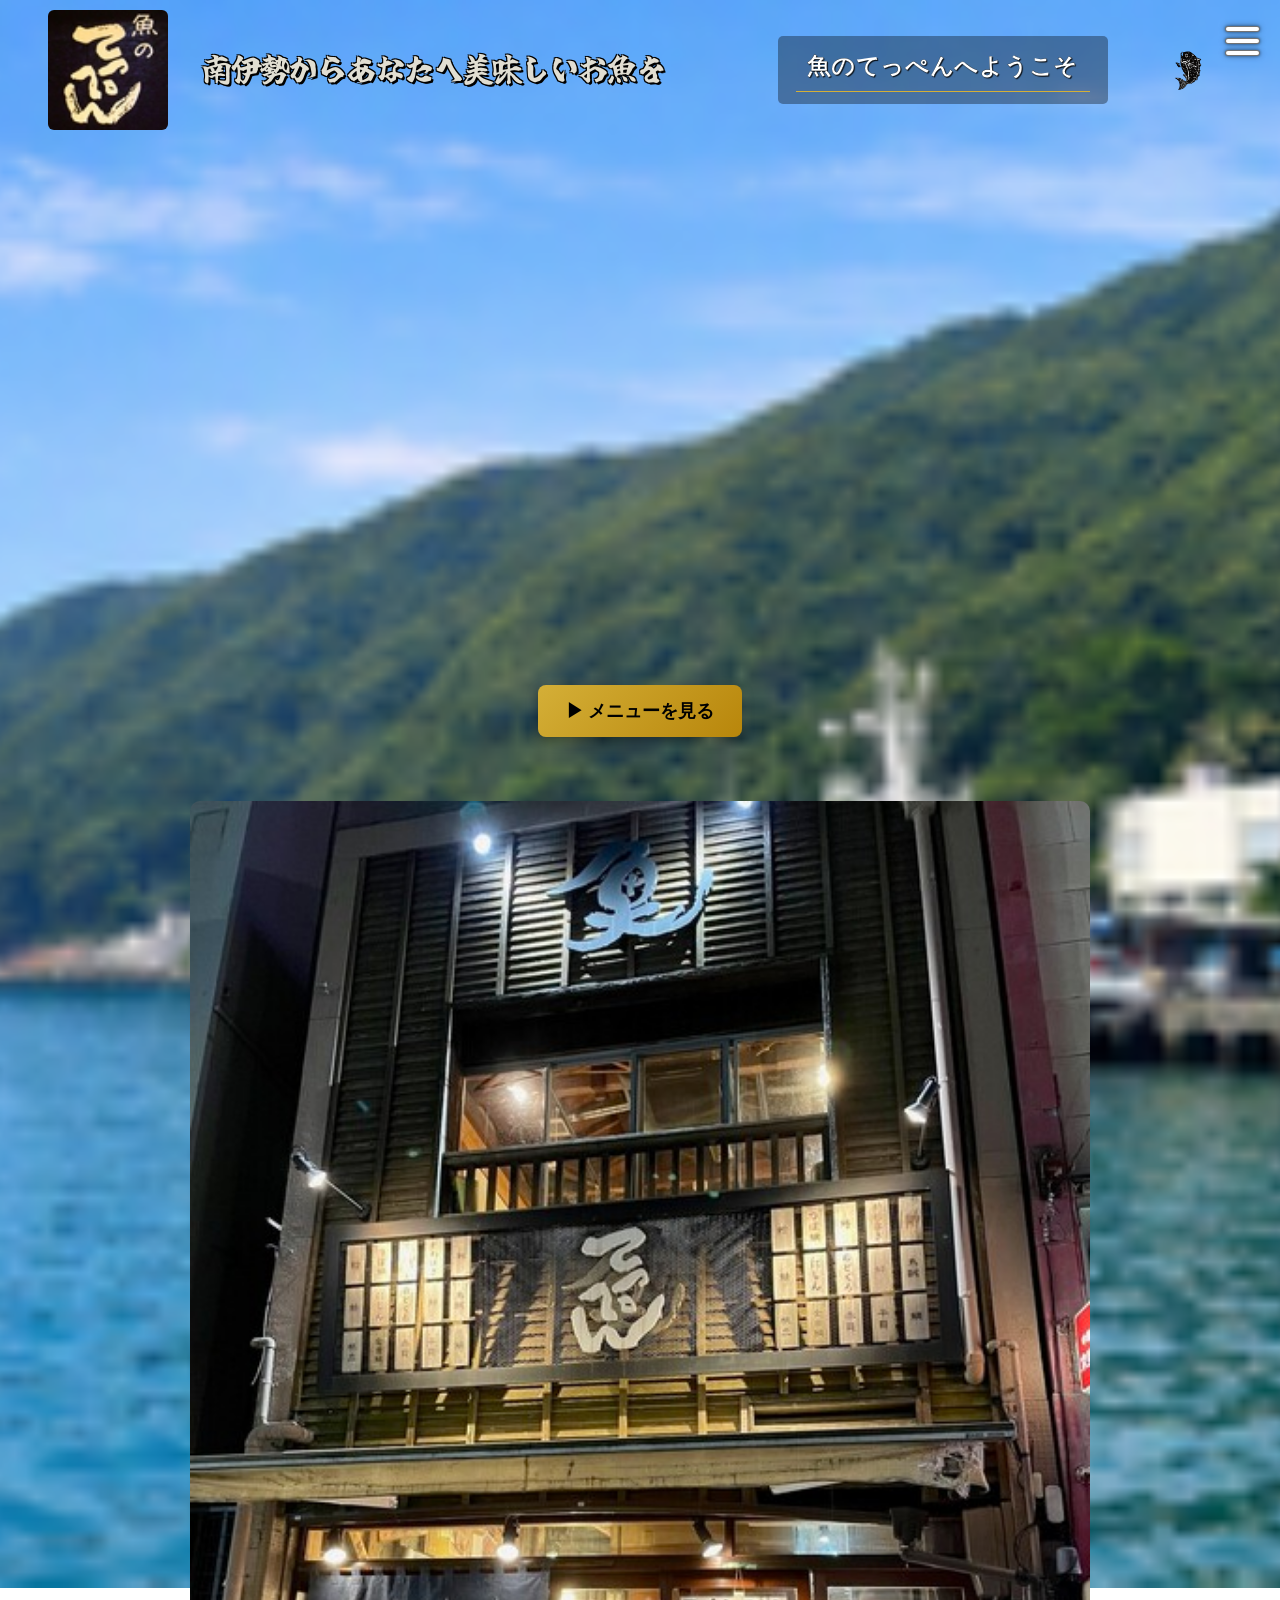
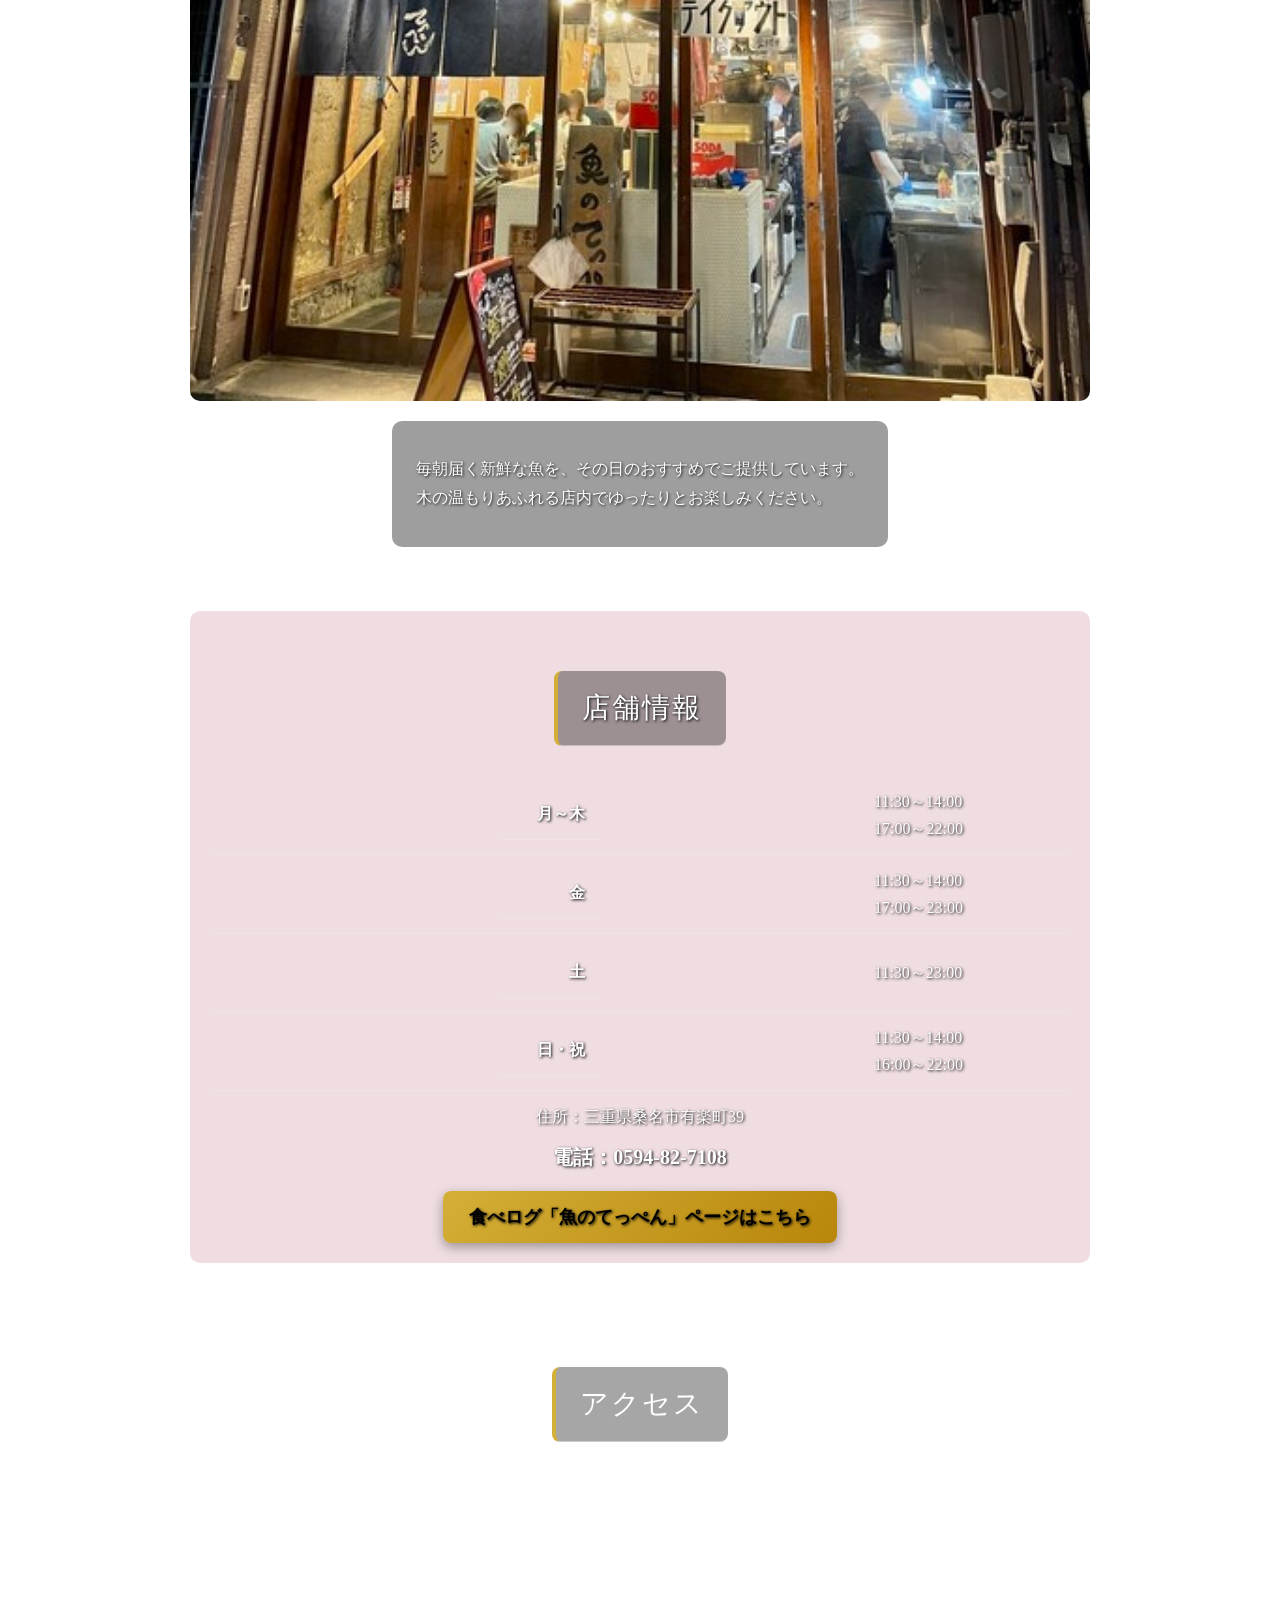
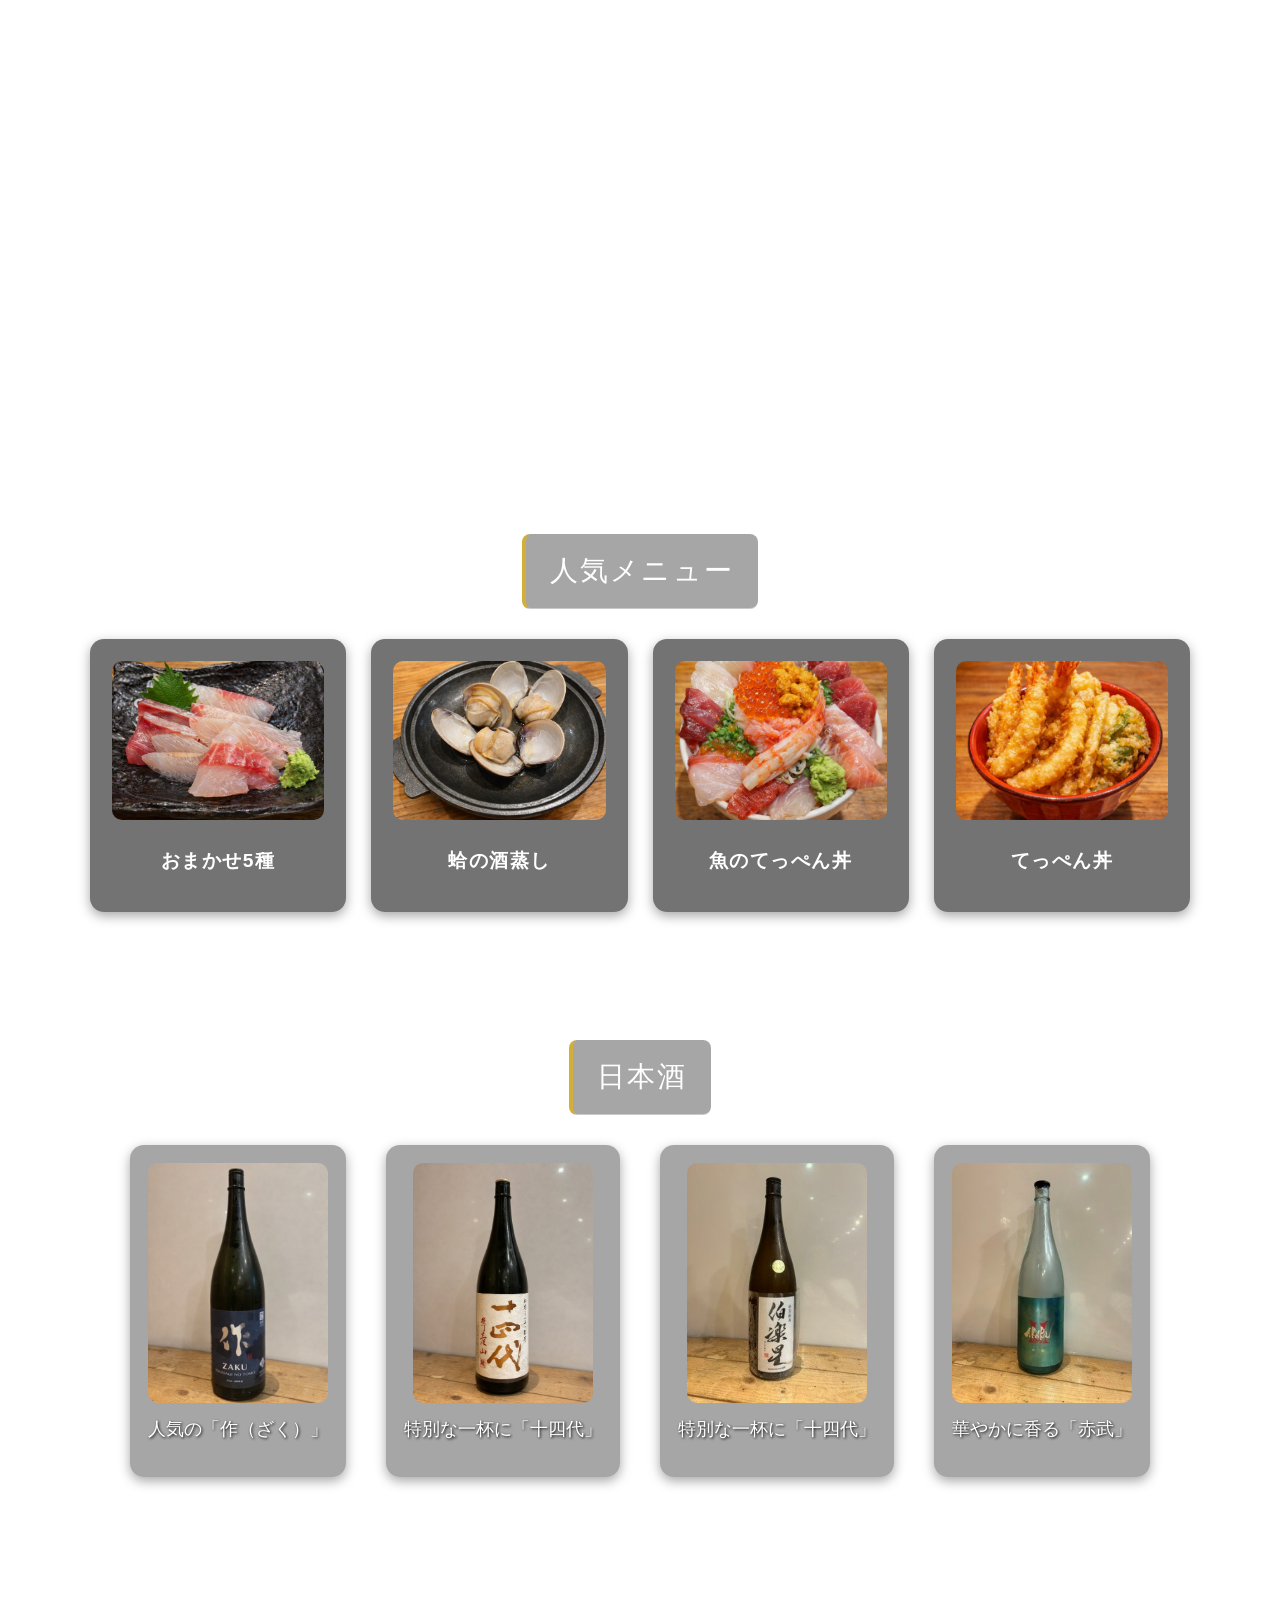
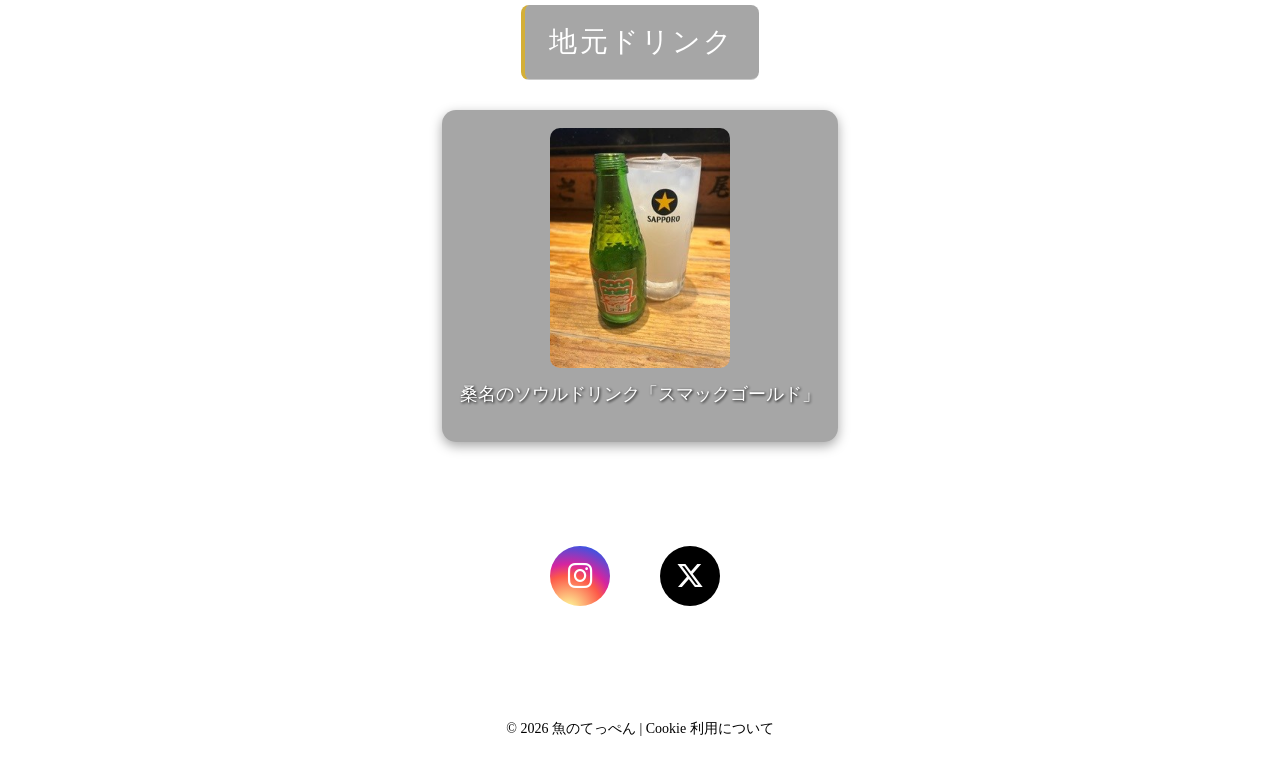
==== commit b9260d7e: "store-concept" ====
--- a/home.html
+++ b/home.html
@@ -72,9 +72,10 @@
         <img src="外観.jpg" alt="店舗外観" class="store-photo">
 
         <div class="store-concept">
-            <p>
-            毎朝届く新鮮な魚を、その日のおすすめでご提供しています。木の温もりあふれる店内でゆったりとお楽しみください。
-            </p>
+        <p>
+            毎朝届く新鮮な魚を、その日のおすすめでご提供しています。<br class="pc-br">
+            木の温もりあふれる店内でゆったりとお楽しみください。
+        </p>
         </div>
     </section>
 
--- a/home.css
+++ b/home.css
@@ -529,6 +529,9 @@
 
 }
 
+/* ============================
+スマホ版：店舗コンセプト
+============================ */
 @media screen and (max-width: 600px) {
 
     .store-concept {
@@ -544,6 +547,12 @@
         margin: 0;
         text-align: center;
     }
+
+    /* PC用の意図的な改行はスマホでは解除 */
+    .pc-br {
+        display: none;
+    }
+
 }
 
 /* ============================
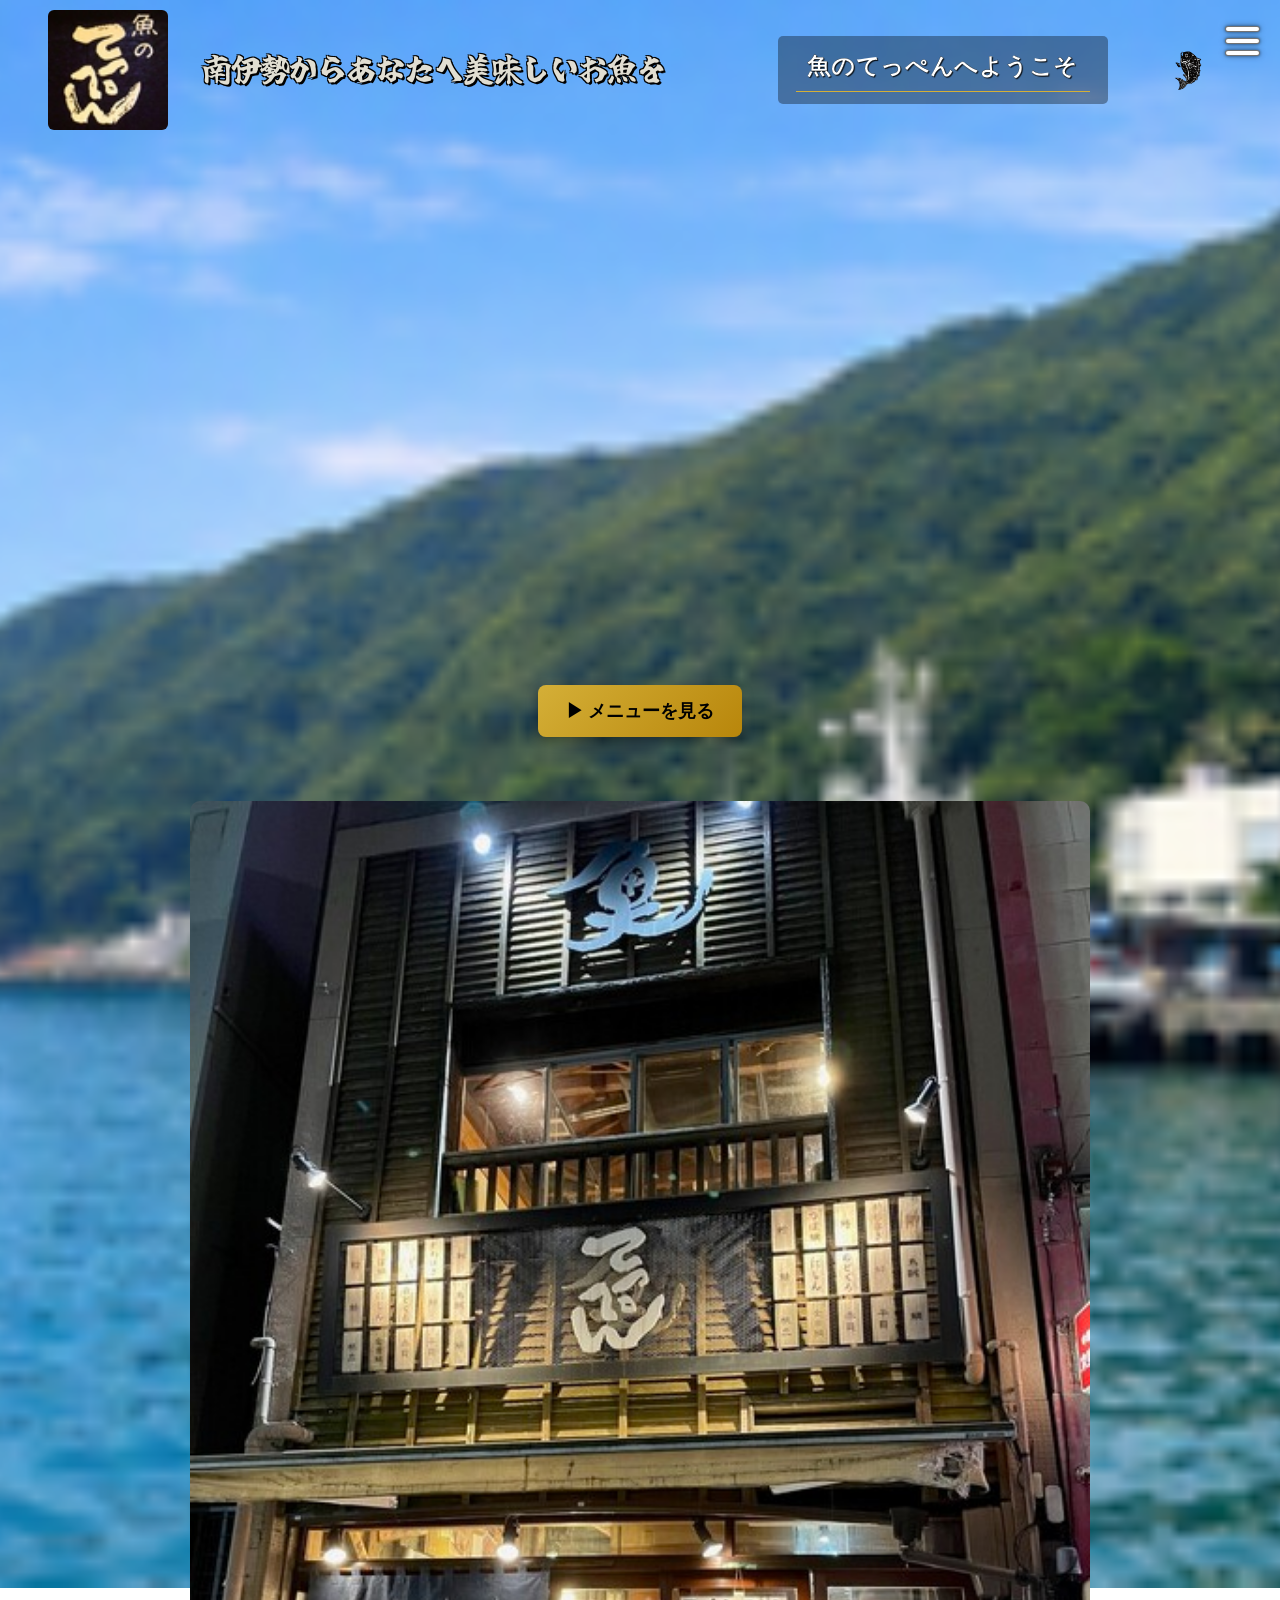
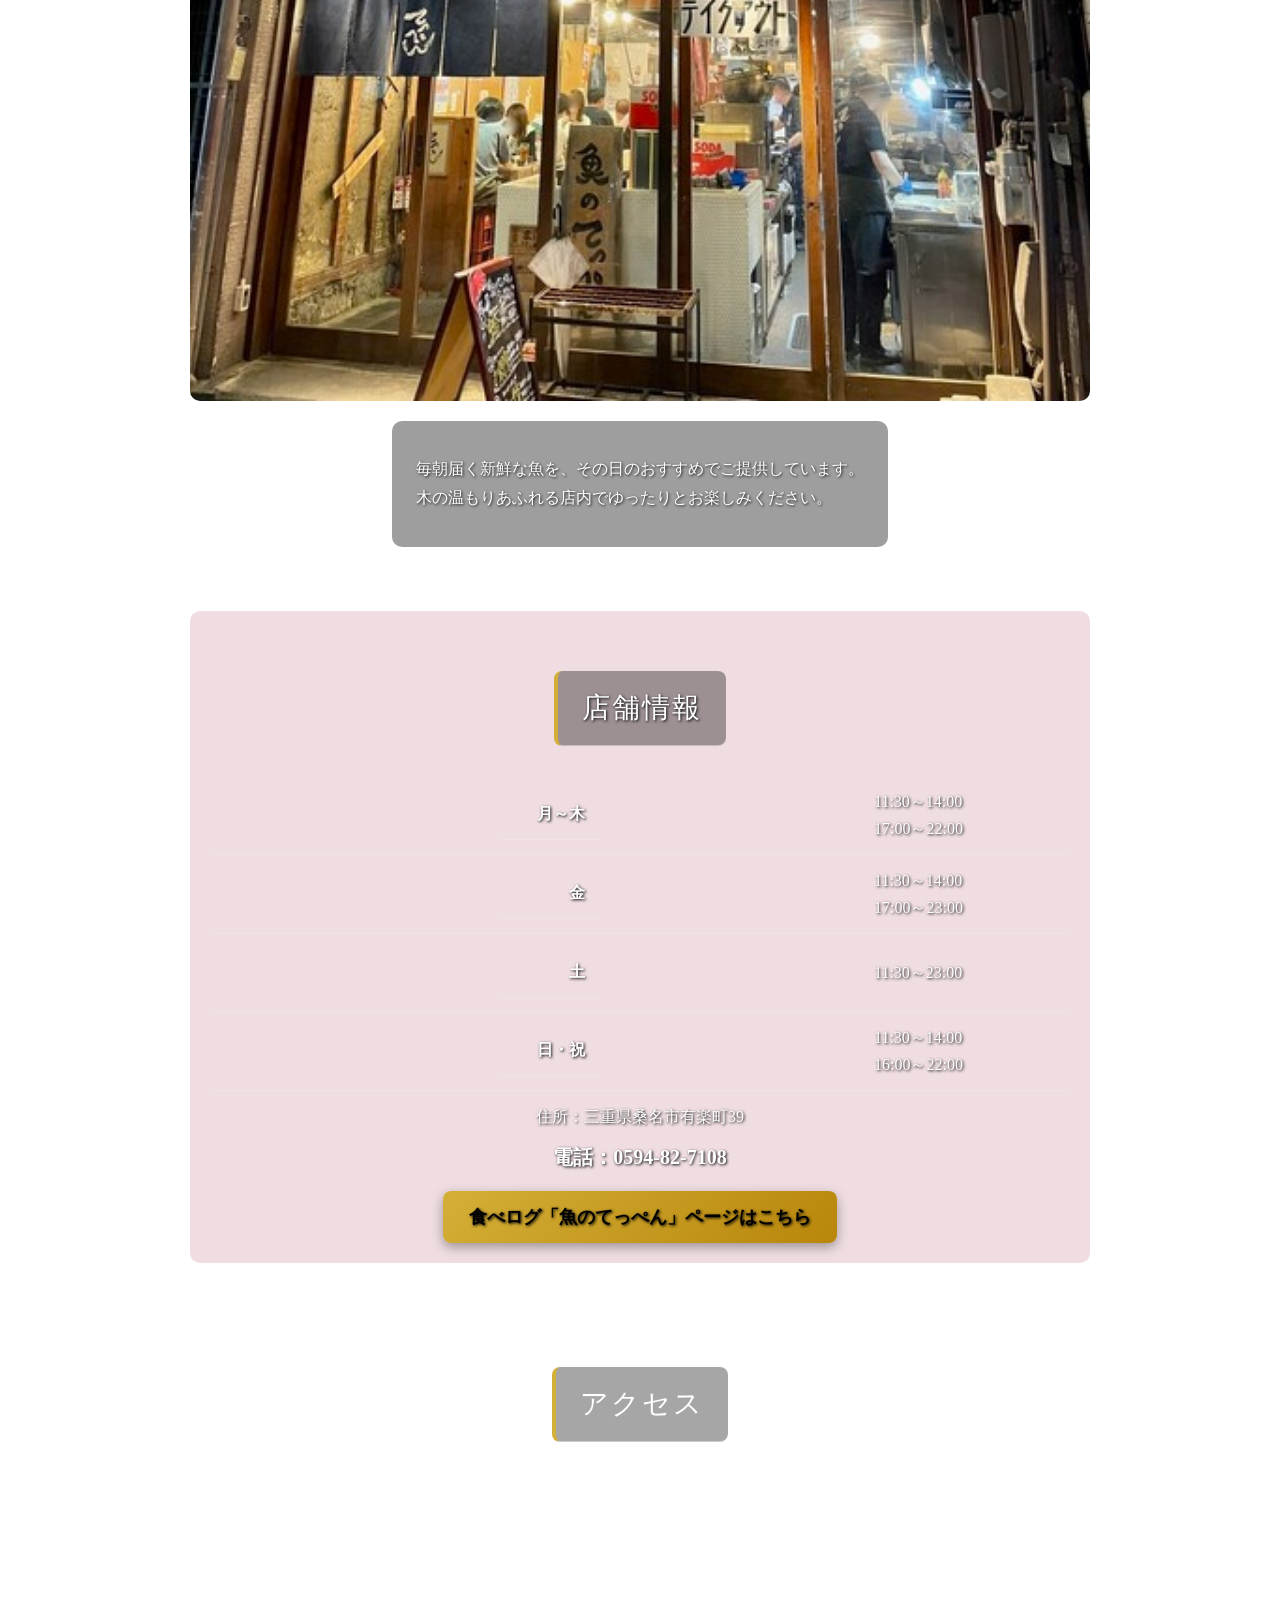
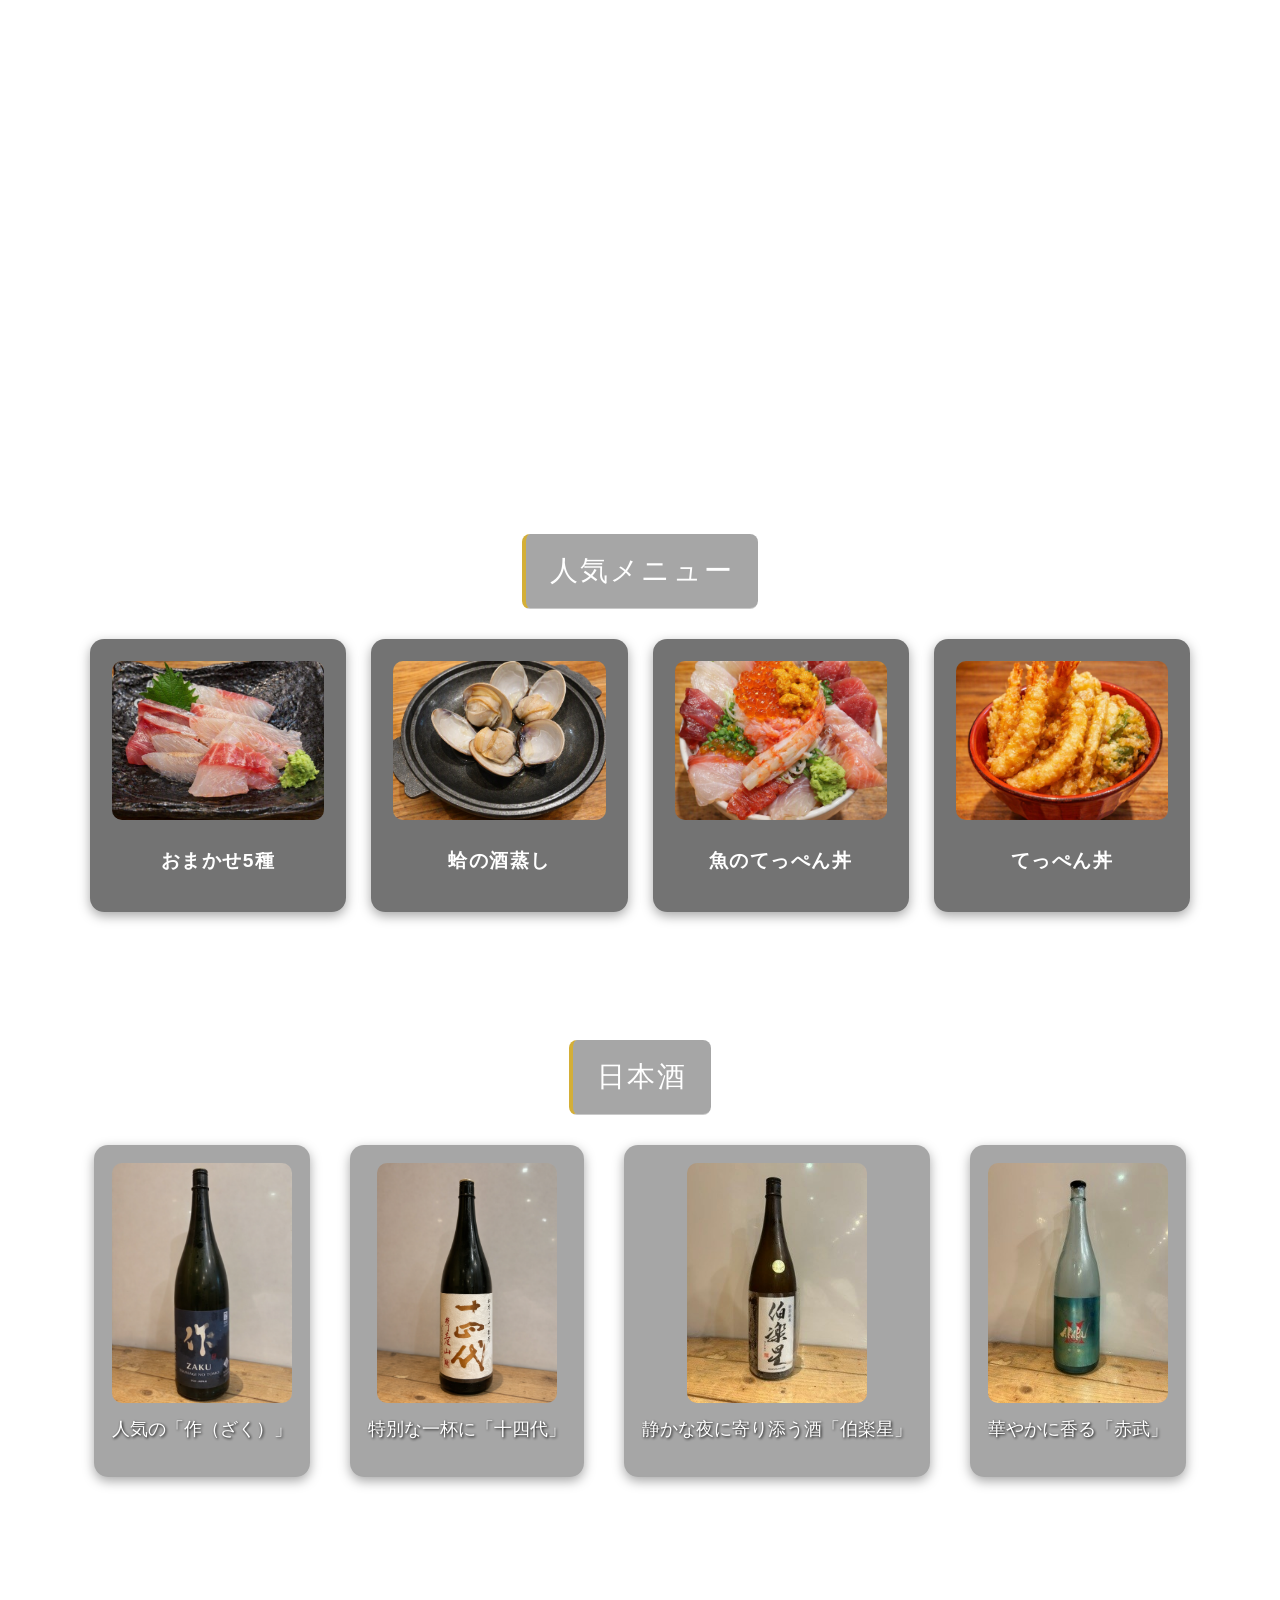
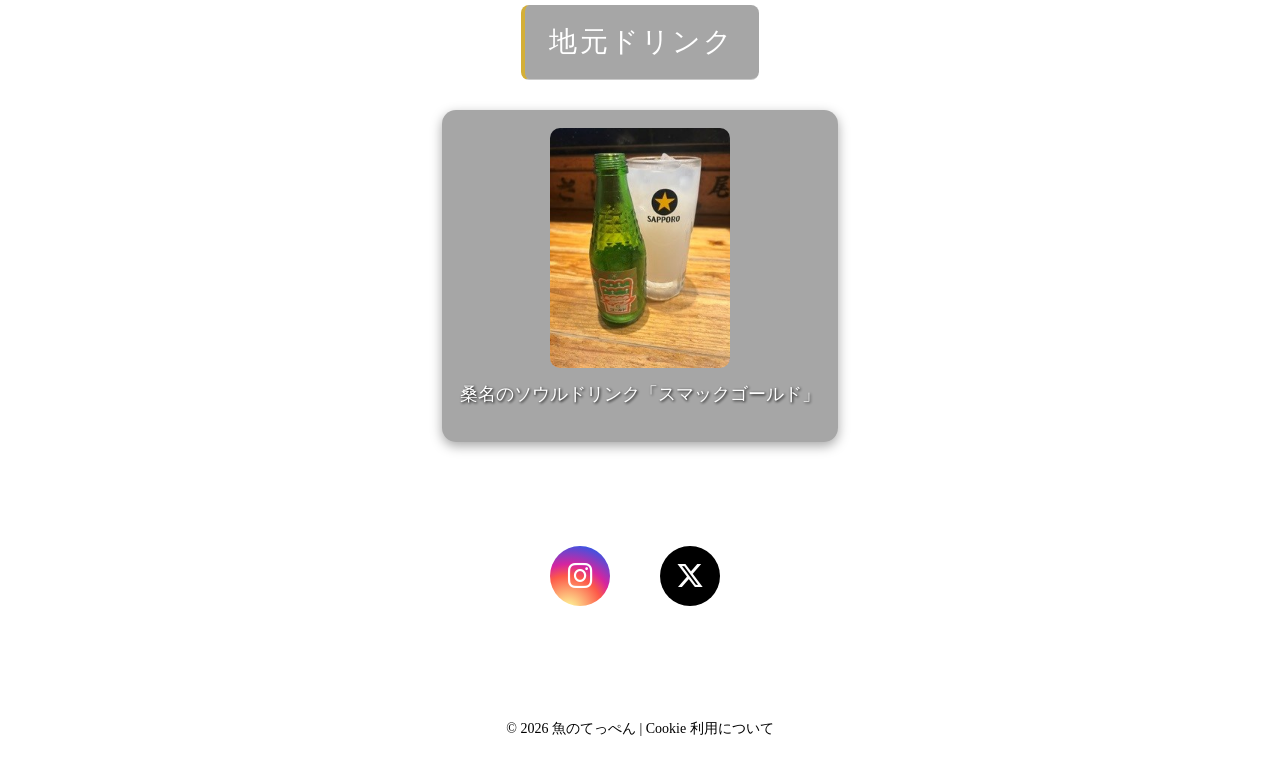
==== commit d5fefcca: "all" ====
--- a/home.html
+++ b/home.html
@@ -100,7 +100,7 @@
             <span>日・祝</span>
             <span>11:30～14:00<br>16:00～22:00</span>
         </div>
-    </dd>
+
         <p>住所：三重県桑名市有楽町39</p>
         <p class="tel-block">
             電話：<a href="tel:0594-82-7108">0594-82-7108</a>
@@ -166,7 +166,7 @@
 
         <div class="drink-item">
             <img src="伯楽星.jpg" alt="伯楽星">
-            <p class="drink-catch">特別な一杯に「十四代」</p>
+            <p class="drink-catch">静かな夜に寄り添う酒「伯楽星」</p>
         </div>
 
         <div class="drink-item">
--- a/home.css
+++ b/home.css
@@ -90,7 +90,7 @@
 }
 
 /* ============================
-④ 店舗情報
+   ④ 店舗情報
 ============================ */
 
 .main-title {
@@ -124,13 +124,6 @@
     text-shadow: 1px 1px 3px black;
 }
 
-/* 店舗情報のh1だけ解除
-   ※現在のHTMLではh2なので基本的には不要 */
-.store-info h1 {
-    color: #2A2A2A;
-    text-shadow: none;
-}
-
 a[href^="tel"] {
     color: inherit;
     text-decoration: none;
@@ -143,26 +136,17 @@
 }
 
 /* ============================
-   営業時間
+   ⑤  営業時間
 ============================ */
 .business-hours {
     width: 100%;
     text-align: center;
-}
-
-.hours-row {
-    display: flex;
-    justify-content: center;
-    align-items: flex-start;
-    margin-bottom: 12px;
-    line-height: 1.7;
 }
 
 .hours-row span:first-child {
     width: 70px;
     text-align: right;
     font-weight: bold;
-    margin-right: 15px;
     padding: 12px 16px;
     margin: 0 auto;
     border-bottom: 1px solid rgba(255,255,255,0.12);
@@ -181,10 +165,6 @@
     margin: 0 auto;
     border-bottom: 1px solid rgba(255,255,255,0.12);
     line-height: 1.7;
-}
-
-.hours-row:last-child {
-    border-bottom: none;
 }
 
 .hours-row:last-child {
@@ -215,7 +195,7 @@
 }
 
 /* ============================
-   ⑤ Googleマップ
+   ⑥ Googleマップ
 ============================ */
 .map-wrap {
   text-align: center;
@@ -233,7 +213,7 @@
 }
 
 /* ============================
-   ⑥ 人気メニュー（HOME専用）
+   ⑦ 人気メニュー（HOME専用）
 ============================ */
 .pickup-menu {
   text-align: center;
@@ -272,7 +252,7 @@
 }
 
 /* ============================
-   ⑦ 日本酒（HOME専用）
+   ⑧ 日本酒（HOME専用）
 ============================ */
 .sake-section {
   text-align: center;
@@ -281,13 +261,13 @@
 
 /* 日本酒カードの画像サイズを統一 */
 .drink-item img {
-    width: 100%;
-    height: 240px;   /* ← 好きな高さに揃える（240〜260が綺麗） */
-    object-fit: cover;  /* ← これが決定打！ */
-}
-
-/* ============================
-   ⑧ 地元ドリンク（HOME専用）
+  width: 100%;
+  height: 240px;   /* ← 好きな高さに揃える（240〜260が綺麗） */
+  object-fit: cover;  /* ← これが決定打！ */
+}
+
+/* ============================
+    ⑨ 地元ドリンク（HOME専用）
 ============================ */
 .local-drinks {
   text-align: center;
@@ -321,7 +301,7 @@
 }
 
 /* ============================
-   ⑨ PC版（1024px以上）
+   ⑩ PC版（1024px以上）
 ============================ */
 @media screen and (min-width: 1024px) {
 
@@ -344,10 +324,9 @@
 }
 
 /* =========================================================
-   ⑩　HOME PC版レイアウト調整
+   ⑪　HOME PC版レイアウト調整
    1025px以上：ロゴ・キャッチコピー・歓迎メッセージを整理
 ========================================================= */
-@media screen and (min-width: 1025px) {
 
     /* -----------------------------------------
        ⑩-(1)ロゴ全体
@@ -370,7 +349,7 @@
 
 
     /* -----------------------------------------
-       ⑩-(2)左：ロゴ画像
+       ⑪-(2)左：ロゴ画像
     ----------------------------------------- */
     .logo-img-wrap {
         width: 120px;
@@ -384,7 +363,7 @@
     }
 
     /* -----------------------------------------
-       ⑩-(3)中左：キャッチコピー
+       ⑪-(3)中左：キャッチコピー
     ----------------------------------------- */
     .logo-text {
         font-size: clamp(1.7rem, 2.3vw, 2.3rem);
@@ -398,7 +377,7 @@
     }
 
     /* -----------------------------------------
-       ⑩-(4)中右：「魚のてっぺんへようこそ」
+       ⑪-(4)中右：「魚のてっぺんへようこそ」
     ----------------------------------------- */
     .main-title-wrap {
         display: block;
@@ -438,7 +417,7 @@
     }
 
     /* -----------------------------------------
-       ⑩-(5)右：魚
+       ⑪-(5)右：魚
     ----------------------------------------- */
     .fish-wrap {
         display: flex;
@@ -458,10 +437,9 @@
         object-fit: contain;
     }
 }
-}
-
-/* ============================
-⑩ スマホ用（768px以下）
+
+/* ============================
+   ⑫ スマホ用（1024px以下）
 ============================ */
 @media screen and (max-width: 1024px) {
 
@@ -516,7 +494,7 @@
 }
 
 /* ============================
-   店舗情報：スマホ用
+   ⑬  店舗情報：スマホ用
 ============================ */
 @media screen and (max-width: 768px) {
 
@@ -530,7 +508,7 @@
 }
 
 /* ============================
-スマホ版：店舗コンセプト
+    ⑭  スマホ版：店舗コンセプト
 ============================ */
 @media screen and (max-width: 600px) {
 
@@ -556,7 +534,7 @@
 }
 
 /* ============================
-⑪ スマホ用 日本酒メニューを2×2グリッドに
+   ⑮ スマホ用 日本酒メニューを2×2グリッドに
 ============================ */
 @media screen and (max-width: 768px) {
 
